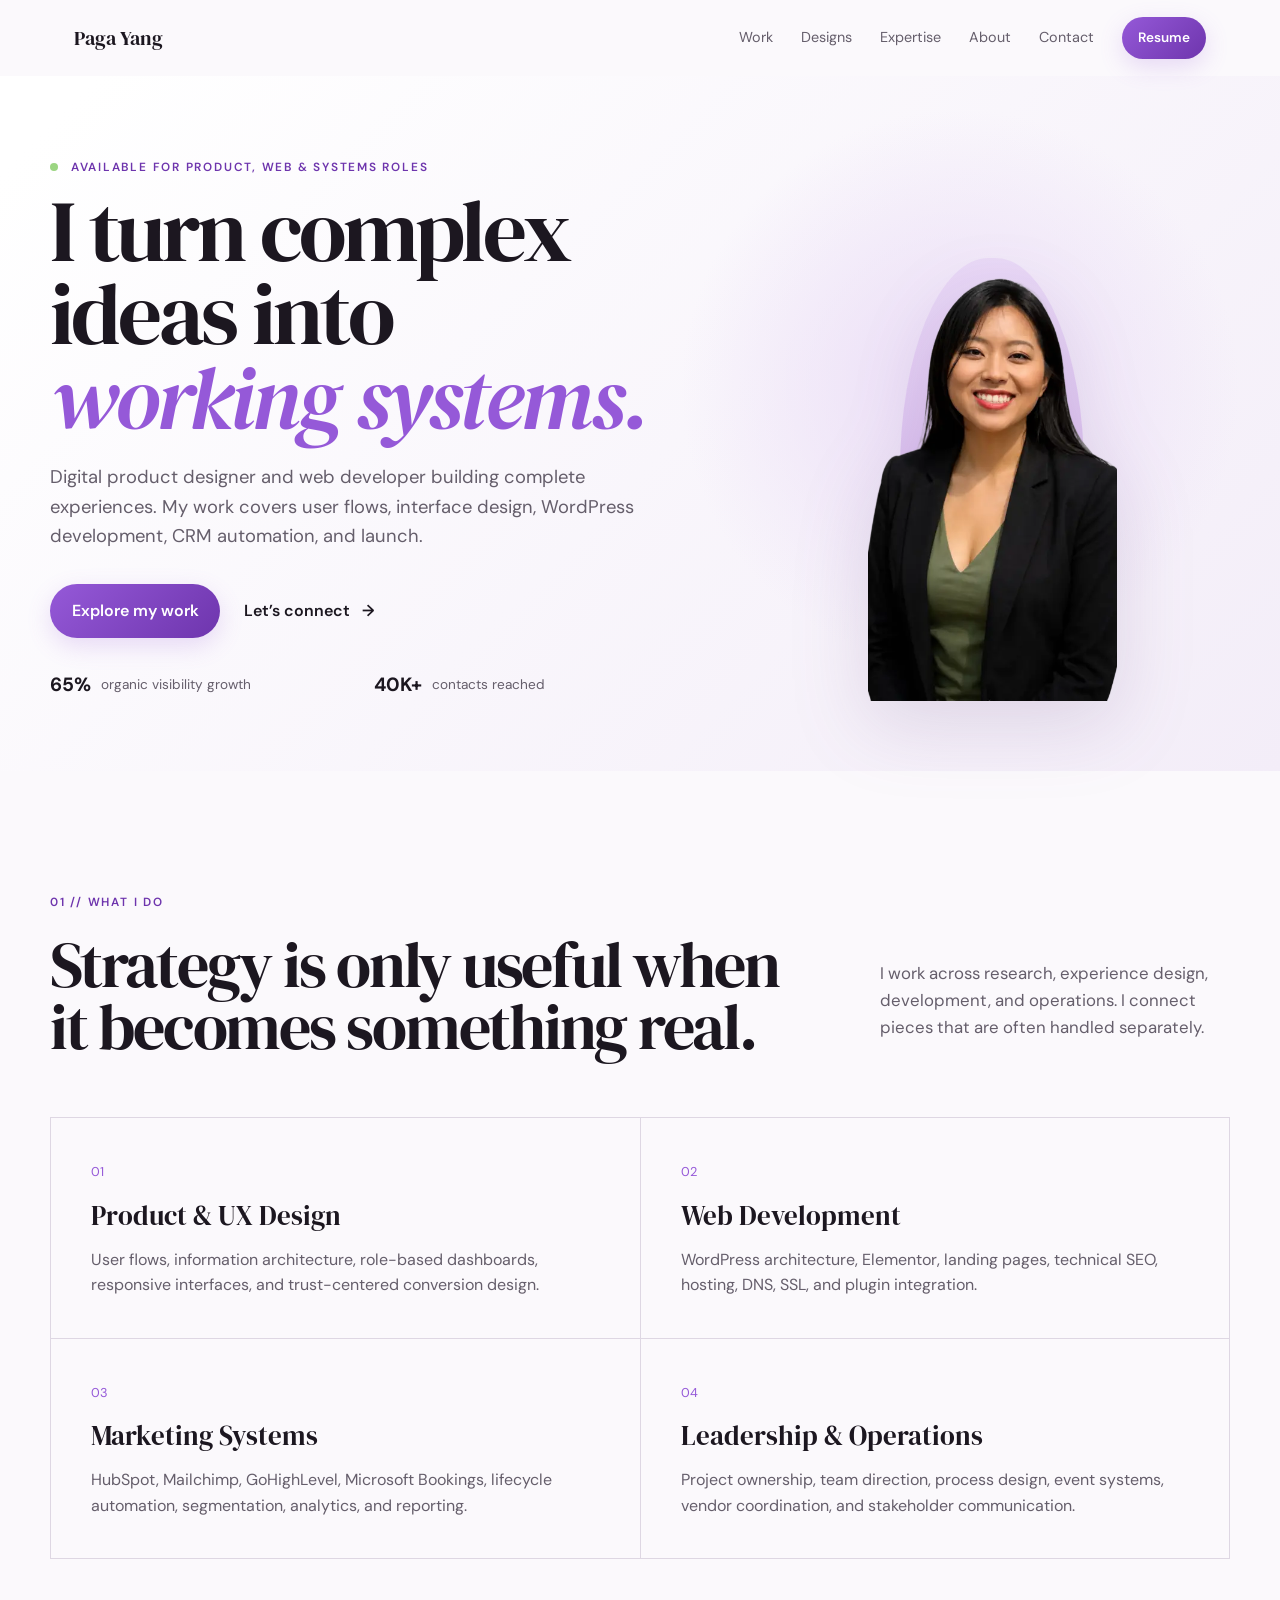
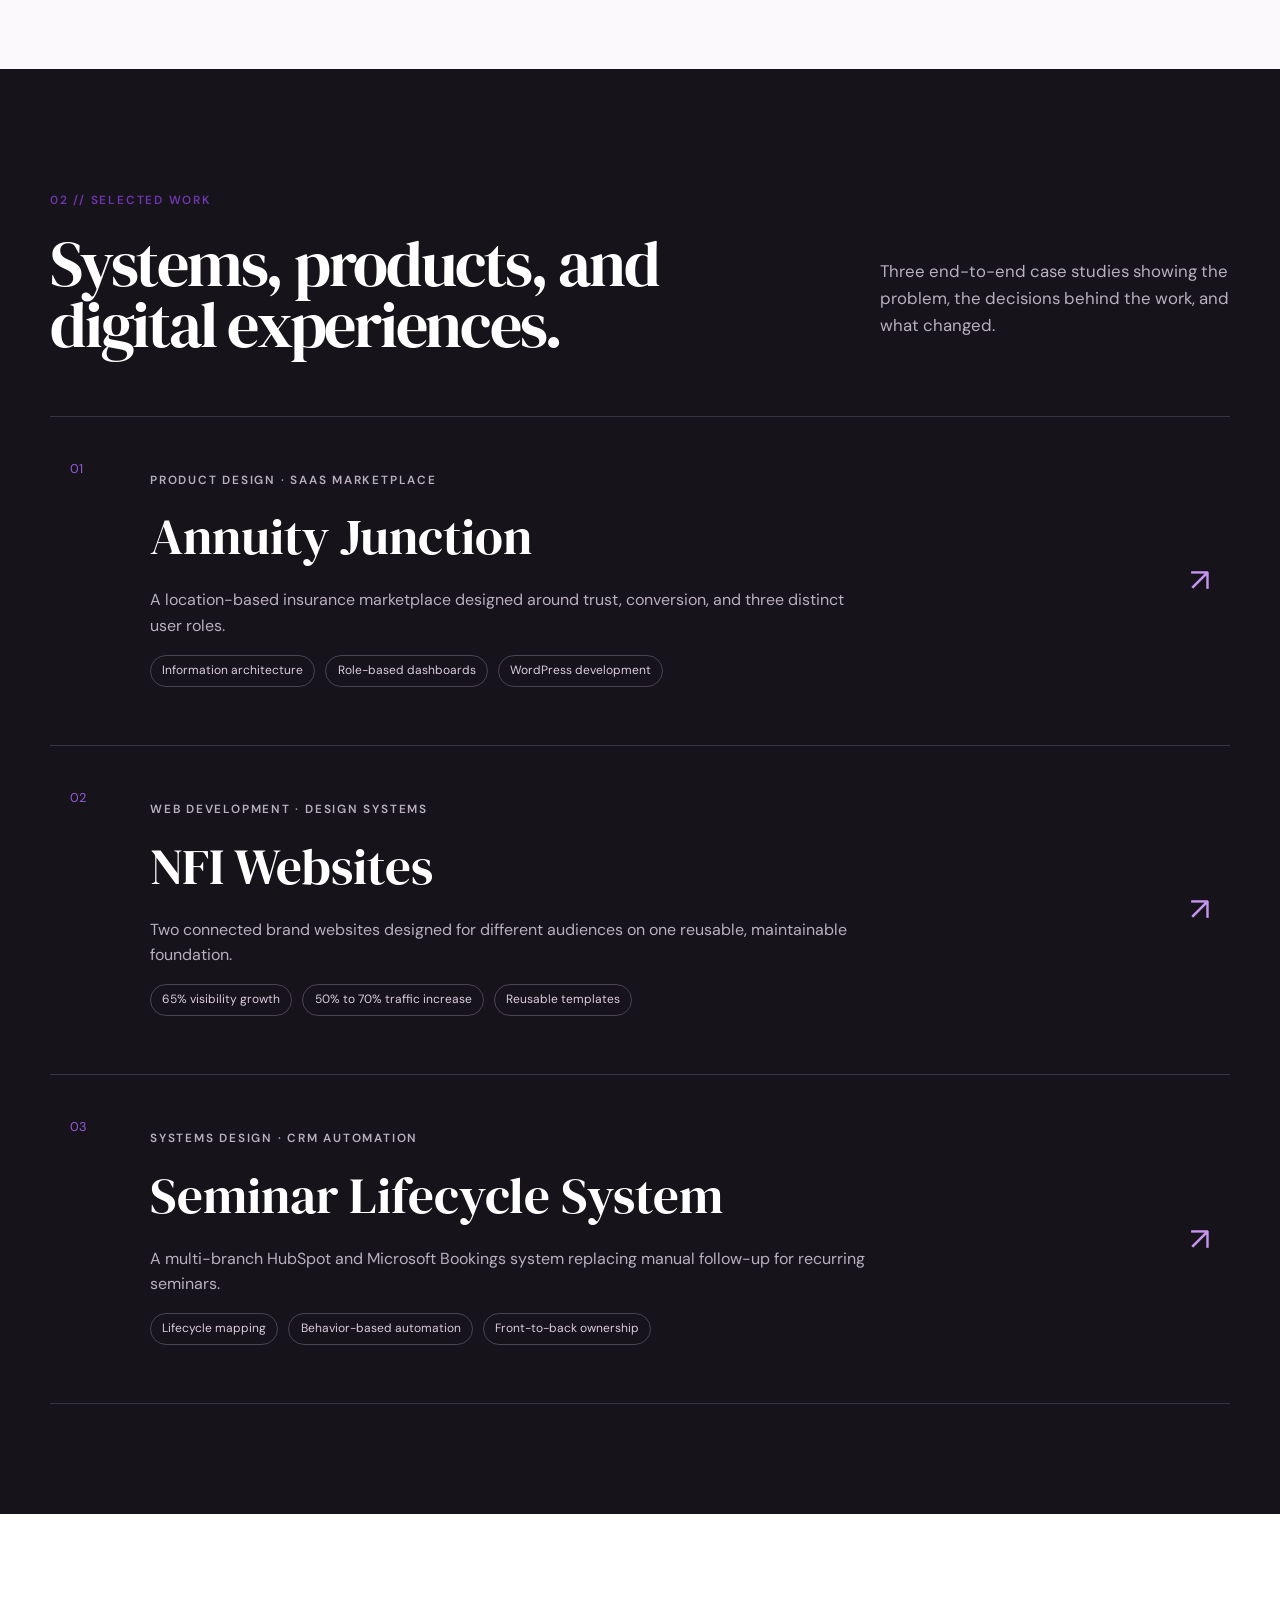
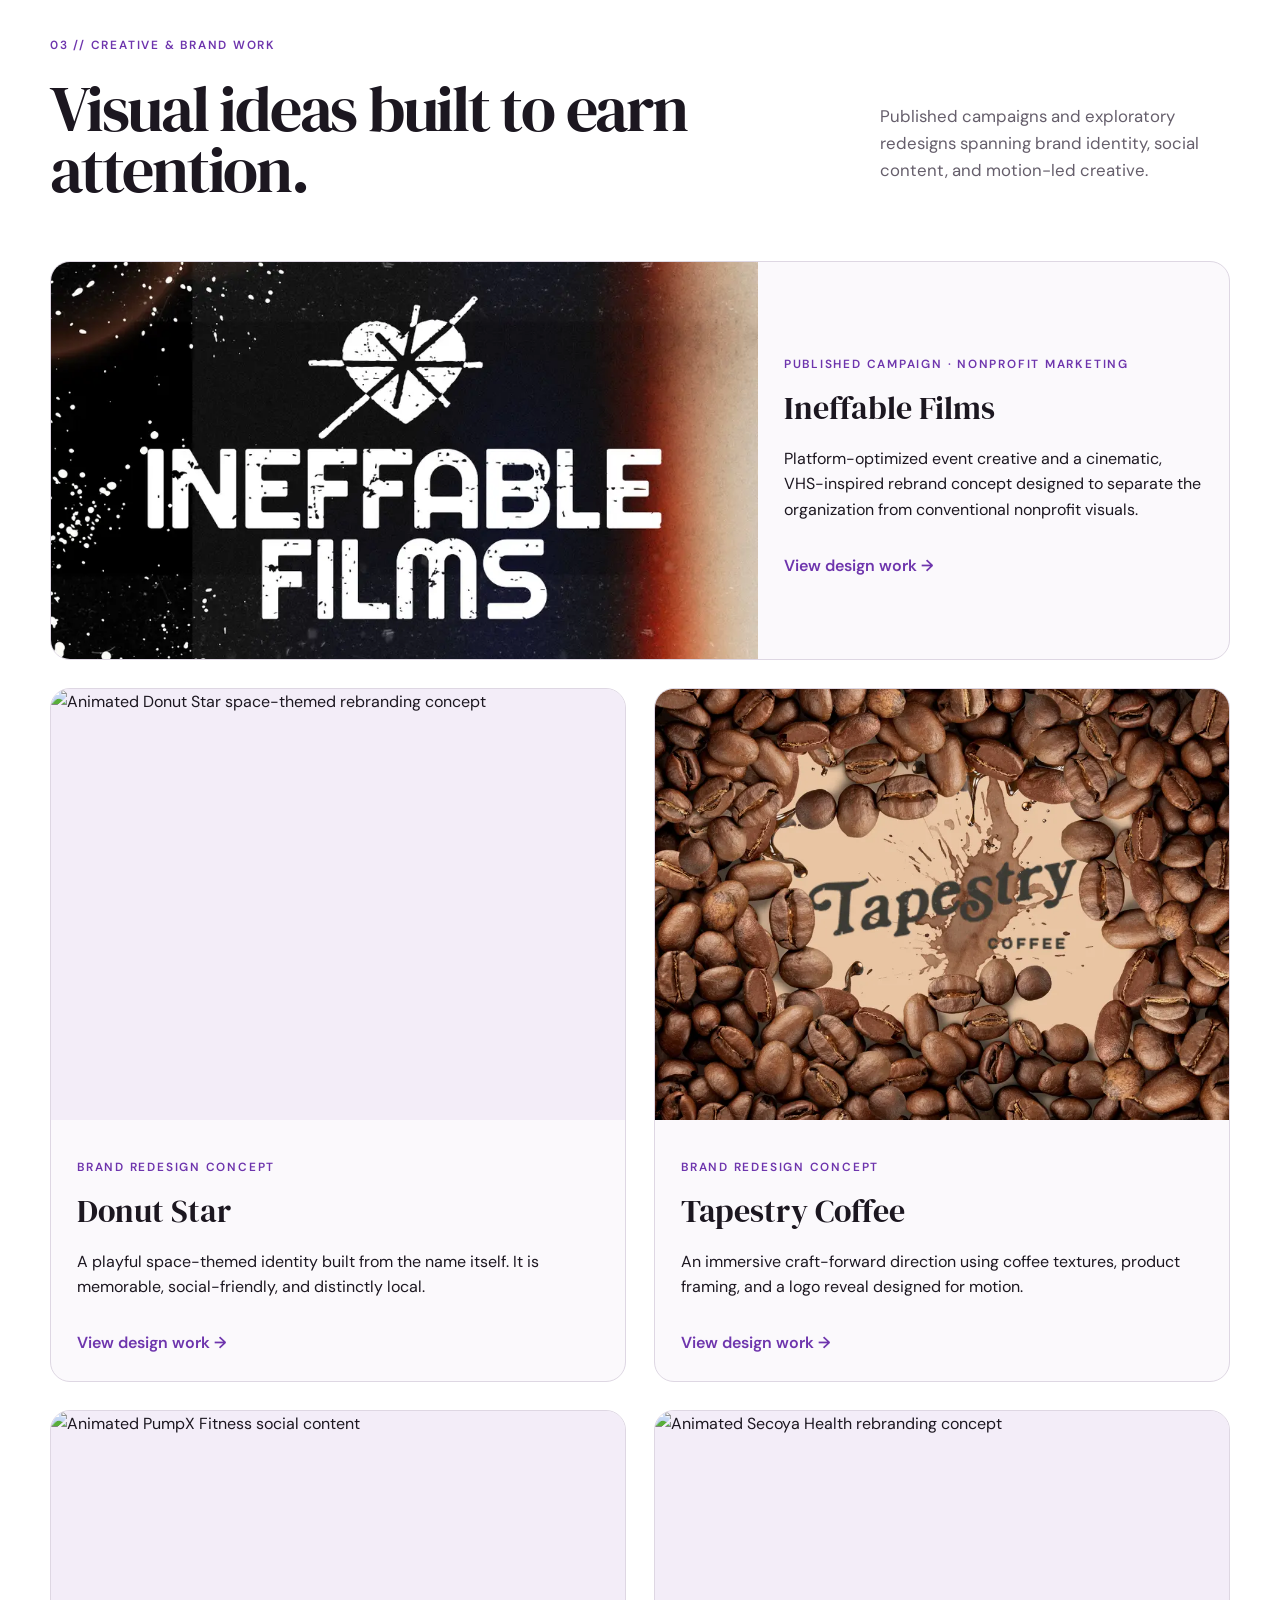
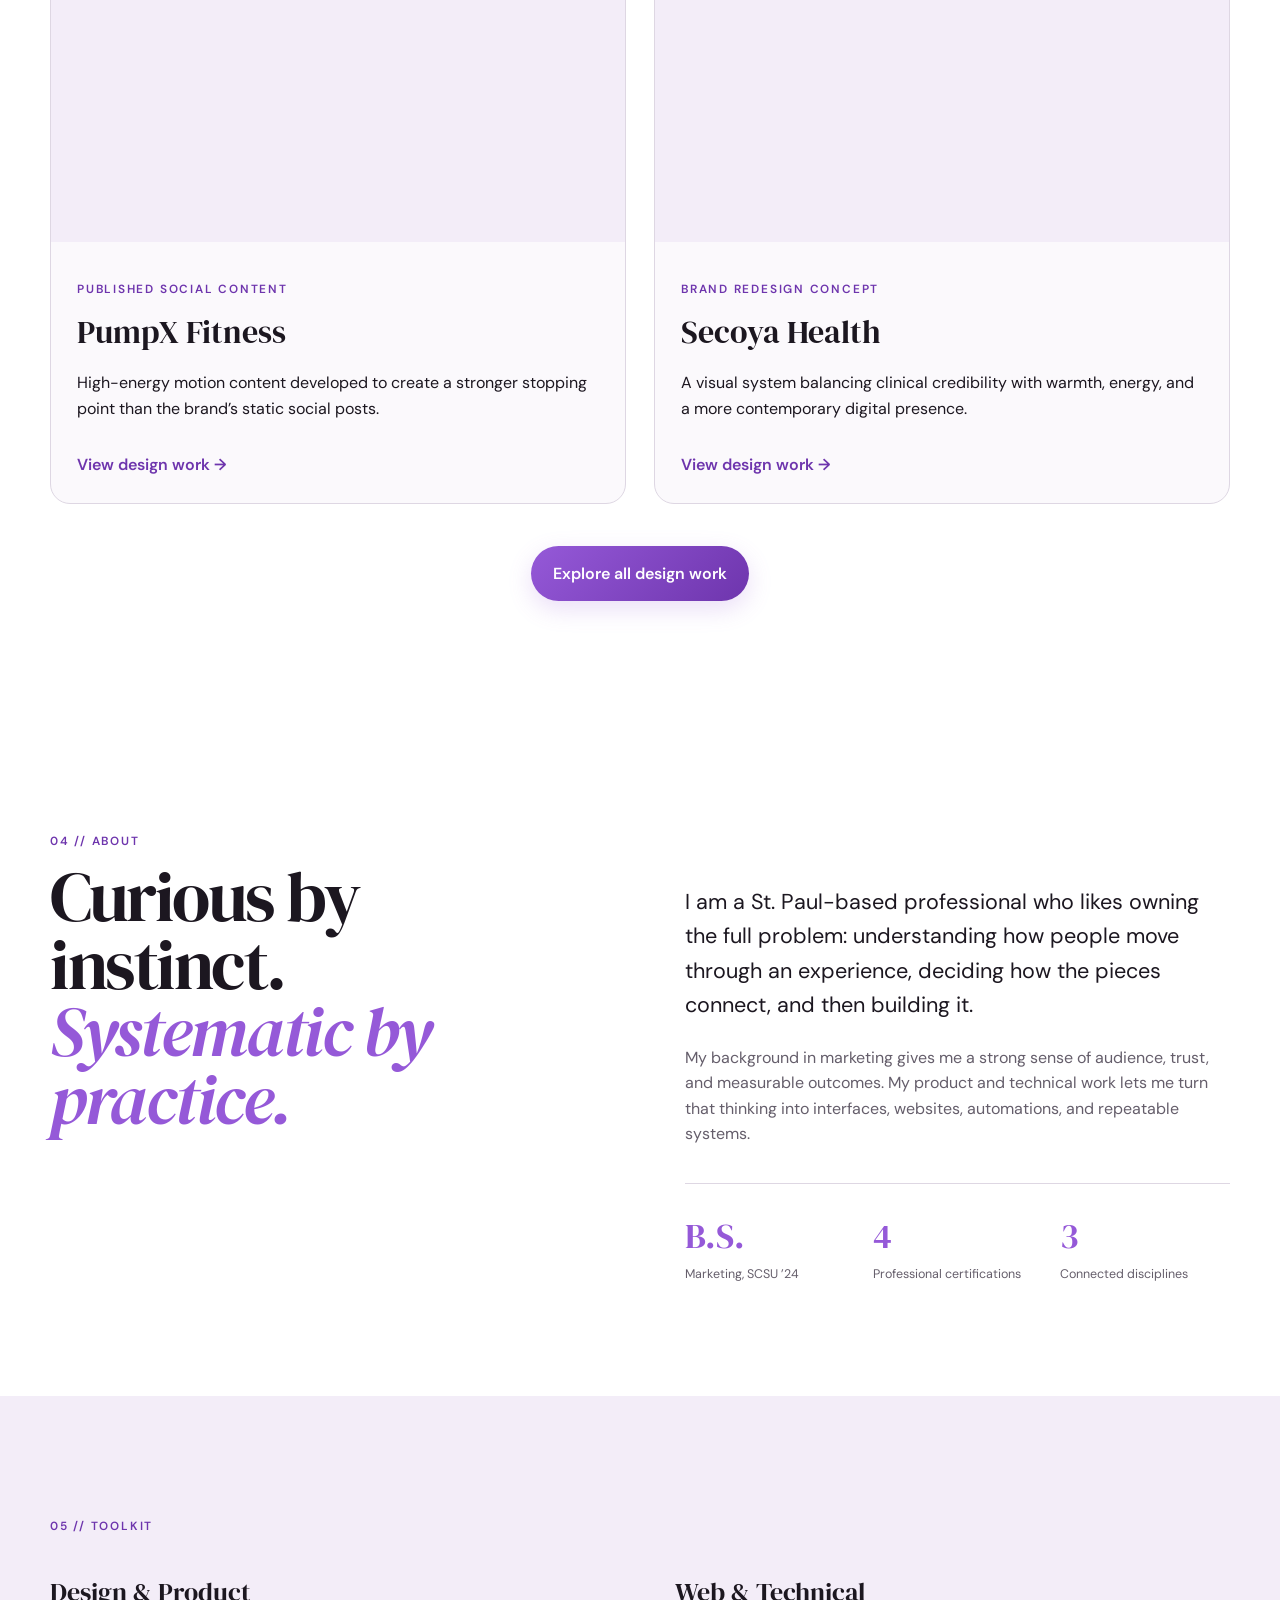
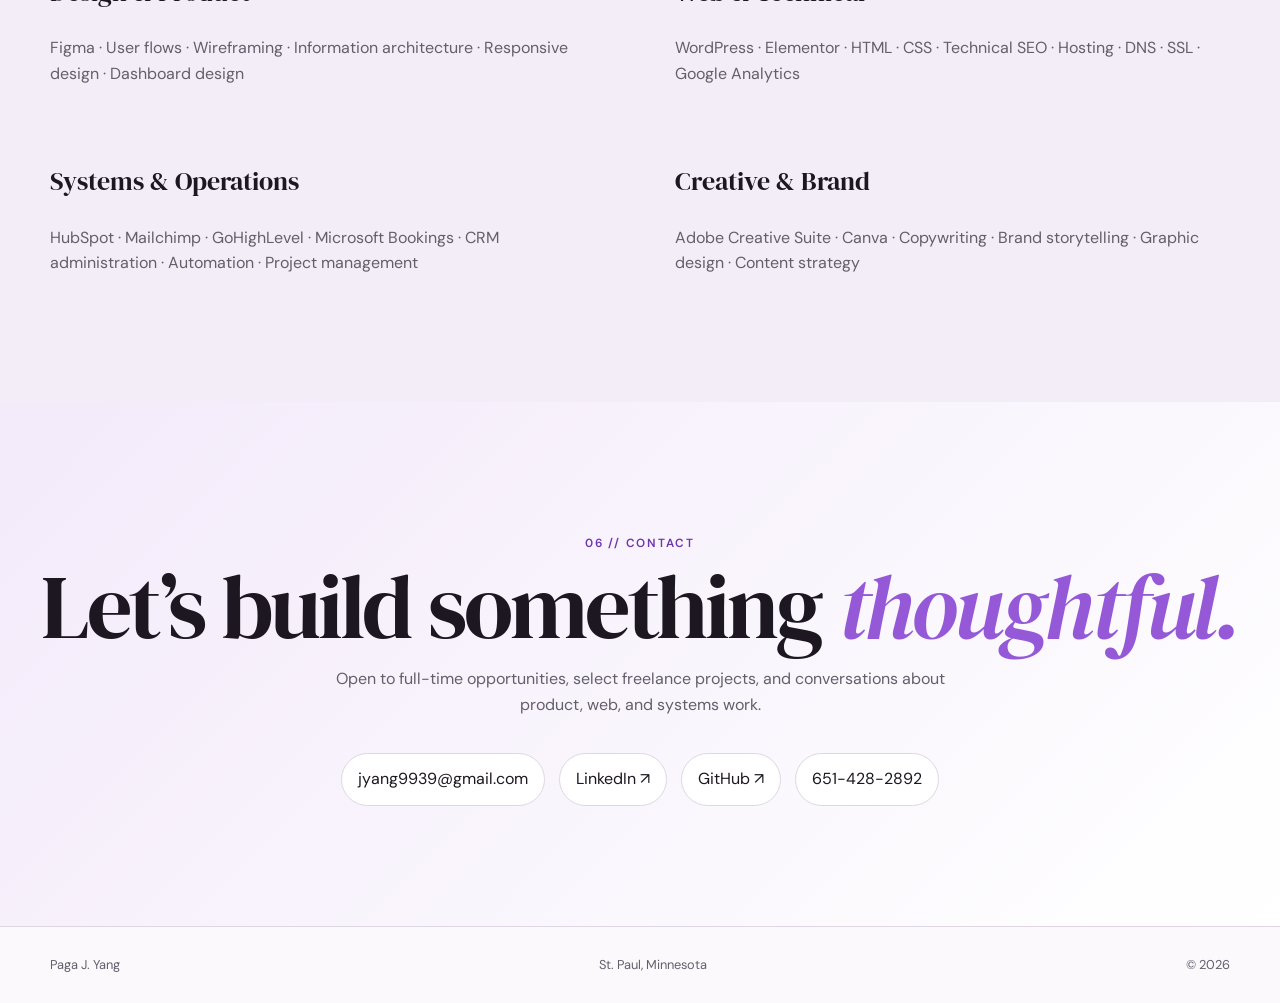
==== index.html @ 163960b2 "Add files via upload" ====
<!doctype html>
<html lang="en">
<head>
  <meta charset="utf-8">
  <meta name="viewport" content="width=device-width, initial-scale=1">
  <meta name="description" content="Paga Yang is a digital product designer and web developer building thoughtful interfaces, connected systems, and measurable digital experiences.">
  <title>Paga Yang | Digital Product Designer & Web Developer</title>
  <link rel="stylesheet" href="styles.css">
</head>
<body>
  <a class="skip-link" href="#main">Skip to content</a>
  <header class="site-header">
    <a class="wordmark" href="#top" aria-label="Paga Yang home">Paga Yang</a>
    <button class="menu-button" aria-expanded="false" aria-controls="site-nav">Menu</button>
    <nav id="site-nav" aria-label="Primary navigation">
      <a href="#work">Work</a><a href="designs.html">Designs</a><a href="#expertise">Expertise</a><a href="#about">About</a><a href="#contact">Contact</a>
    </nav>
    <a class="button button-small header-cta" href="assets/Paga_Yang_Resume.docx" download>Resume</a>
  </header>

  <main id="main">
    <section class="hero" id="top">
      <div class="hero-copy reveal">
        <p class="eyebrow"><span></span> Available for product, web & systems roles</p>
        <h1>I turn complex ideas into <em>working systems.</em></h1>
        <p class="hero-lede">Digital product designer and web developer building complete experiences. My work covers user flows, interface design, WordPress development, CRM automation, and launch.</p>
        <div class="actions"><a class="button" href="#work">Explore my work</a><a class="text-link" href="#contact">Let’s connect <span>→</span></a></div>
        <div class="metric-row"><strong>65%</strong><span>organic visibility growth</span><strong>40K+</strong><span>contacts reached</span></div>
      </div>
      <div class="portrait-wrap reveal">
        <div class="portrait-halo"></div>
        <img src="assets/paga-yang.webp" alt="Paga Yang" width="900" height="900">
      </div>
    </section>

    <section class="section intro" id="expertise">
      <p class="section-number">01 // What I do</p>
      <div class="section-heading"><h2>Strategy is only useful when it becomes something real.</h2><p>I work across research, experience design, development, and operations. I connect pieces that are often handled separately.</p></div>
      <div class="expertise-grid">
        <article><span>01</span><h3>Product & UX Design</h3><p>User flows, information architecture, role-based dashboards, responsive interfaces, and trust-centered conversion design.</p></article>
        <article><span>02</span><h3>Web Development</h3><p>WordPress architecture, Elementor, landing pages, technical SEO, hosting, DNS, SSL, and plugin integration.</p></article>
        <article><span>03</span><h3>Marketing Systems</h3><p>HubSpot, Mailchimp, GoHighLevel, Microsoft Bookings, lifecycle automation, segmentation, analytics, and reporting.</p></article>
        <article><span>04</span><h3>Leadership & Operations</h3><p>Project ownership, team direction, process design, event systems, vendor coordination, and stakeholder communication.</p></article>
      </div>
    </section>

    <section class="section work-section" id="work">
      <p class="section-number">02 // Selected work</p>
      <div class="section-heading"><h2>Systems, products, and digital experiences.</h2><p>Three end-to-end case studies showing the problem, the decisions behind the work, and what changed.</p></div>
      <div class="project-list">
        <a class="project-card featured" href="case-studies/annuity-junction.html">
          <div class="project-index">01</div><div><p class="kicker">Product design · SaaS marketplace</p><h3>Annuity Junction</h3><p>A location-based insurance marketplace designed around trust, conversion, and three distinct user roles.</p><ul><li>Information architecture</li><li>Role-based dashboards</li><li>WordPress development</li></ul></div><span class="project-arrow">↗</span>
        </a>
        <a class="project-card" href="case-studies/nfi-websites.html">
          <div class="project-index">02</div><div><p class="kicker">Web development · Design systems</p><h3>NFI Websites</h3><p>Two connected brand websites designed for different audiences on one reusable, maintainable foundation.</p><ul><li>65% visibility growth</li><li>50% to 70% traffic increase</li><li>Reusable templates</li></ul></div><span class="project-arrow">↗</span>
        </a>
        <a class="project-card" href="case-studies/seminar-automation.html">
          <div class="project-index">03</div><div><p class="kicker">Systems design · CRM automation</p><h3>Seminar Lifecycle System</h3><p>A multi-branch HubSpot and Microsoft Bookings system replacing manual follow-up for recurring seminars.</p><ul><li>Lifecycle mapping</li><li>Behavior-based automation</li><li>Front-to-back ownership</li></ul></div><span class="project-arrow">↗</span>
        </a>
      </div>
    </section>

    <section class="section creative-section" id="creative-work">
      <p class="section-number">03 // Creative & brand work</p>
      <div class="section-heading"><h2>Visual ideas built to earn attention.</h2><p>Published campaigns and exploratory redesigns spanning brand identity, social content, and motion-led creative.</p></div>
      <div class="creative-grid">
        <article class="creative-card creative-wide"><img src="assets/ineffable-films.webp" alt="Ineffable Films campaign design" loading="lazy"><div><p class="kicker">Published campaign · Nonprofit marketing</p><h3>Ineffable Films</h3><p>Platform-optimized event creative and a cinematic, VHS-inspired rebrand concept designed to separate the organization from conventional nonprofit visuals.</p><a class="card-link" href="designs.html#ineffable-films">View design work →</a></div></article>
        <article class="creative-card"><img src="assets/donut-star.gif" alt="Animated Donut Star space-themed rebranding concept" loading="lazy"><div><p class="kicker">Brand redesign concept</p><h3>Donut Star</h3><p>A playful space-themed identity built from the name itself. It is memorable, social-friendly, and distinctly local.</p><a class="card-link" href="designs.html#donut-star">View design work →</a></div></article>
        <article class="creative-card"><img src="assets/tapestry-coffee.webp" alt="Tapestry Coffee rebranding concept" loading="lazy"><div><p class="kicker">Brand redesign concept</p><h3>Tapestry Coffee</h3><p>An immersive craft-forward direction using coffee textures, product framing, and a logo reveal designed for motion.</p><a class="card-link" href="designs.html#tapestry-coffee">View design work →</a></div></article>
        <article class="creative-card"><img src="assets/pumpx.gif" alt="Animated PumpX Fitness social content" loading="lazy"><div><p class="kicker">Published social content</p><h3>PumpX Fitness</h3><p>High-energy motion content developed to create a stronger stopping point than the brand’s static social posts.</p><a class="card-link" href="designs.html#pumpx">View design work →</a></div></article>
        <article class="creative-card"><img src="assets/secoya-health.gif" alt="Animated Secoya Health rebranding concept" loading="lazy"><div><p class="kicker">Brand redesign concept</p><h3>Secoya Health</h3><p>A visual system balancing clinical credibility with warmth, energy, and a more contemporary digital presence.</p><a class="card-link" href="designs.html#secoya-health">View design work →</a></div></article>
      </div>
      <div class="section-action"><a class="button" href="designs.html">Explore all design work</a></div>
    </section>

    <section class="section about" id="about">
      <p class="section-number">04 // About</p>
      <div class="about-grid"><h2>Curious by instinct.<br><em>Systematic by practice.</em></h2><div><p class="large-copy">I am a St. Paul-based professional who likes owning the full problem: understanding how people move through an experience, deciding how the pieces connect, and then building it.</p><p>My background in marketing gives me a strong sense of audience, trust, and measurable outcomes. My product and technical work lets me turn that thinking into interfaces, websites, automations, and repeatable systems.</p><div class="stats"><div><strong>B.S.</strong><span>Marketing, SCSU ’24</span></div><div><strong>4</strong><span>Professional certifications</span></div><div><strong>3</strong><span>Connected disciplines</span></div></div></div></div>
    </section>

    <section class="section capabilities">
      <p class="section-number">05 // Toolkit</p>
      <div class="skill-columns">
        <div><h3>Design & Product</h3><p>Figma · User flows · Wireframing · Information architecture · Responsive design · Dashboard design</p></div>
        <div><h3>Web & Technical</h3><p>WordPress · Elementor · HTML · CSS · Technical SEO · Hosting · DNS · SSL · Google Analytics</p></div>
        <div><h3>Systems & Operations</h3><p>HubSpot · Mailchimp · GoHighLevel · Microsoft Bookings · CRM administration · Automation · Project management</p></div>
        <div><h3>Creative & Brand</h3><p>Adobe Creative Suite · Canva · Copywriting · Brand storytelling · Graphic design · Content strategy</p></div>
      </div>
    </section>

    <section class="contact" id="contact">
      <p class="section-number">06 // Contact</p>
      <h2>Let’s build something <em>thoughtful.</em></h2>
      <p>Open to full-time opportunities, select freelance projects, and conversations about product, web, and systems work.</p>
      <div class="contact-links"><a href="mailto:jyang9939@gmail.com">jyang9939@gmail.com</a><a href="https://linkedin.com/in/paga-yang" target="_blank" rel="noreferrer">LinkedIn ↗</a><a href="https://github.com/bobobbie" target="_blank" rel="noreferrer">GitHub ↗</a><a href="tel:6514282892">651-428-2892</a></div>
    </section>
  </main>
  <footer><span>Paga J. Yang</span><span>St. Paul, Minnesota</span><span>© <span id="year"></span></span></footer>
  <script src="script.js"></script>
</body>
</html>
---- styles.css ----
@import url('https://fonts.googleapis.com/css2?family=DM+Sans:wght@400;500;600&family=DM+Serif+Display:ital@0;1&display=swap');
:root{--ink:#1c1720;--muted:#655e6b;--paper:#fbf9fc;--lav:#f3edf8;--purple:#9559d8;--deep:#6e35ad;--line:#ded7e3;--white:#fff;--max:1180px}
*{box-sizing:border-box}html{scroll-behavior:smooth}body{margin:0;background:var(--paper);color:var(--ink);font-family:"DM Sans",sans-serif;line-height:1.6}a{color:inherit}img{max-width:100%;display:block}.skip-link{position:absolute;left:-9999px}.skip-link:focus{left:1rem;top:1rem;z-index:20;background:#fff;padding:.75rem}.site-header{height:76px;max-width:var(--max);margin:auto;padding:0 24px;display:flex;align-items:center;gap:28px}.wordmark{font-family:"DM Serif Display",serif;font-size:1.25rem;text-decoration:none;margin-right:auto}.site-header nav{display:flex;gap:28px}.site-header nav a{text-decoration:none;font-size:.9rem;color:var(--muted)}.site-header nav a:hover{color:var(--purple)}.menu-button{display:none;background:none;border:1px solid var(--line);padding:.55rem .75rem;border-radius:999px}.button{display:inline-flex;align-items:center;justify-content:center;background:linear-gradient(135deg,var(--purple),var(--deep));color:#fff;padding:.9rem 1.35rem;border-radius:999px;text-decoration:none;font-weight:600;box-shadow:0 8px 24px #9559d833}.button-small{padding:.65rem 1rem;font-size:.85rem}.hero{min-height:690px;background:radial-gradient(circle at 75% 45%,#eadcf6 0,transparent 27%),linear-gradient(135deg,#fff 5%,var(--lav));display:grid;grid-template-columns:1.15fr .85fr;align-items:center;gap:60px;padding:70px max(24px,calc((100vw - var(--max))/2))}.eyebrow,.section-number,.kicker{text-transform:uppercase;letter-spacing:.15em;font-size:.74rem;font-weight:600;color:var(--deep)}.eyebrow span{display:inline-block;width:8px;height:8px;background:#9bd582;border-radius:50%;margin-right:8px}.hero h1,.section h2,.contact h2{font:400 clamp(3.4rem,6.8vw,6.8rem)/.96 "DM Serif Display",serif;letter-spacing:-.035em;margin:.5rem 0 1.5rem}.hero h1 em,.about h2 em,.contact h2 em{color:var(--purple);font-weight:400}.hero-lede{font-size:1.15rem;max-width:660px;color:var(--muted)}.actions{display:flex;align-items:center;gap:24px;margin:2rem 0}.text-link{text-decoration:none;font-weight:600}.text-link span{margin-left:.5rem}.metric-row{display:grid;grid-template-columns:auto 1fr auto 1fr;align-items:center;gap:10px;color:var(--muted);font-size:.85rem}.metric-row strong{font-size:1.2rem;color:var(--ink)}.portrait-wrap{position:relative;align-self:end;display:flex;justify-content:center;max-width:460px;margin:0 auto}.portrait-wrap img{position:relative;z-index:2;max-height:540px;width:auto;object-fit:contain;filter:drop-shadow(0 22px 38px #5d3c7628)}.portrait-halo{position:absolute;width:74%;height:82%;bottom:0;border-radius:48% 48% 18px 18px;background:linear-gradient(#e9d9f6,#cda9ea)}.section{padding:110px max(24px,calc((100vw - var(--max))/2))}.section-heading{display:grid;grid-template-columns:1.5fr .7fr;gap:80px;align-items:end;margin-bottom:60px}.section-heading h2{font-size:clamp(2.8rem,5vw,5rem);margin:.7rem 0 0}.section-heading p{color:var(--muted);font-size:1.05rem}.expertise-grid{display:grid;grid-template-columns:repeat(2,1fr);gap:1px;background:var(--line);border:1px solid var(--line)}.expertise-grid article{background:var(--paper);padding:40px}.expertise-grid article span,.project-index{color:var(--purple);font-size:.8rem}.expertise-grid h3{font:400 1.7rem "DM Serif Display",serif;margin:.8rem 0}.expertise-grid p{color:var(--muted);margin:0}.work-section{background:#17131a;color:#fff}.work-section .section-heading p,.work-section .project-card p{color:#b8b0bd}.project-list{border-top:1px solid #3a333e}.project-card{display:grid;grid-template-columns:55px 1fr 60px;gap:25px;padding:42px 20px;border-bottom:1px solid #3a333e;text-decoration:none;transition:.25s}.project-card:hover{background:#251e29;transform:translateX(6px)}.project-card h3{font:400 clamp(2rem,4vw,3.8rem) "DM Serif Display",serif;margin:.3rem 0}.project-card p{max-width:720px}.project-card ul{display:flex;gap:10px;flex-wrap:wrap;list-style:none;padding:0}.project-card li{border:1px solid #4b424f;border-radius:99px;padding:.35rem .7rem;font-size:.75rem;color:#d8cedd}.project-arrow{font-size:2rem;align-self:center;justify-self:end;color:#c595f1}.about{background:#fff}.about-grid{display:grid;grid-template-columns:1fr 1fr;gap:90px}.about h2{font-size:clamp(3rem,5.5vw,5.3rem);margin:0}.large-copy{font-size:1.35rem;color:var(--ink)}.about-grid>div>p:not(.large-copy){color:var(--muted)}.stats{display:grid;grid-template-columns:repeat(3,1fr);border-top:1px solid var(--line);margin-top:36px;padding-top:28px;gap:18px}.stats strong{display:block;font:400 2.2rem "DM Serif Display",serif;color:var(--purple)}.stats span{font-size:.78rem;color:var(--muted)}.capabilities{background:var(--lav)}.skill-columns{display:grid;grid-template-columns:repeat(2,1fr);gap:35px 70px}.skill-columns h3{font:400 1.6rem "DM Serif Display",serif}.skill-columns p{color:var(--muted)}.contact{text-align:center;padding:120px 24px;background:linear-gradient(135deg,#f3eafa,#fff)}.contact h2{font-size:clamp(3.2rem,7vw,6.5rem);margin:.5rem auto 1rem}.contact>p:not(.section-number){max-width:620px;margin:0 auto;color:var(--muted)}.contact-links{display:flex;flex-wrap:wrap;justify-content:center;gap:14px;margin-top:35px}.contact-links a{border:1px solid var(--line);background:#fff;border-radius:99px;padding:.8rem 1rem;text-decoration:none}.contact-links a:hover{border-color:var(--purple);color:var(--deep)}footer{display:flex;justify-content:space-between;padding:28px max(24px,calc((100vw - var(--max))/2));font-size:.8rem;color:var(--muted);border-top:1px solid var(--line)}
.case-header{padding:24px max(24px,calc((100vw - 900px)/2));border-bottom:1px solid var(--line)}.back-link{text-decoration:none;color:var(--deep);font-weight:600}.case-hero{padding:90px max(24px,calc((100vw - 900px)/2)) 70px;background:linear-gradient(135deg,#fff,var(--lav))}.case-hero h1{font:400 clamp(3.5rem,8vw,7rem)/.96 "DM Serif Display",serif;margin:1rem 0}.case-summary{font-size:1.3rem;color:var(--muted);max-width:780px}.case-meta{display:flex;flex-wrap:wrap;gap:10px;margin-top:30px}.case-meta span{background:#fff;border:1px solid var(--line);border-radius:99px;padding:.45rem .8rem;font-size:.8rem}.case-body{max-width:900px;margin:auto;padding:80px 24px}.case-body section{display:grid;grid-template-columns:220px 1fr;gap:50px;padding:50px 0;border-bottom:1px solid var(--line)}.case-body h2{font:400 2rem "DM Serif Display",serif;margin:0}.case-body h3{font:400 1.5rem "DM Serif Display",serif}.case-body p{margin-top:0;color:#4d4651}.case-callout{background:#1d1720;color:#fff;padding:40px;border-radius:18px;margin:40px 0}.case-callout strong{font:400 2rem "DM Serif Display",serif;color:#d7aaf7}.next-case{display:flex;justify-content:space-between;align-items:center;text-decoration:none;padding:45px max(24px,calc((100vw - 900px)/2));background:var(--lav)}.next-case strong{font:400 1.8rem "DM Serif Display",serif}
.live-sites{display:flex;align-items:center;flex-wrap:wrap;gap:22px;margin-top:32px}.live-site-link{font-weight:600;color:var(--deep);text-decoration:none}.live-site-link:hover{text-decoration:underline}
.workflow-figure{margin:50px 0;border:1px solid var(--line);border-radius:18px;overflow:hidden;background:#090909}.workflow-figure a{display:block}.workflow-figure img{width:100%;max-height:760px;object-fit:contain;margin:auto}.workflow-figure figcaption{background:#fff;padding:20px 24px;color:var(--muted);font-size:.92rem}.workflow-figure figcaption strong{color:var(--ink)}.workflow-featured img{max-height:none}.workflow-gallery{display:grid;grid-template-columns:1.4fr .6fr;gap:28px;align-items:start}.workflow-gallery .workflow-figure{margin:20px 0}.workflow-narrow img{max-height:760px;width:auto}
.creative-section{background:#fff}.creative-grid{display:grid;grid-template-columns:repeat(2,1fr);gap:28px}.creative-card{overflow:hidden;border:1px solid var(--line);border-radius:20px;background:var(--paper);transition:transform .25s,box-shadow .25s}.creative-card:hover{transform:translateY(-5px);box-shadow:0 20px 45px #44334f17}.creative-card img{width:100%;aspect-ratio:4/3;object-fit:cover;background:var(--lav)}.creative-card>div{padding:26px}.creative-card h3{font:400 2rem "DM Serif Display",serif;margin:.35rem 0}.creative-card p:last-child{color:var(--muted);margin-bottom:0}.creative-wide{grid-column:1/-1;display:grid;grid-template-columns:1.2fr .8fr;align-items:center}.creative-wide img{height:100%;aspect-ratio:16/9}
.card-link{display:inline-block;margin-top:14px;color:var(--deep);font-weight:600;text-decoration:none}.card-link:hover{text-decoration:underline}.section-action{text-align:center;margin-top:42px}
.design-hero{padding:100px max(24px,calc((100vw - var(--max))/2));background:linear-gradient(135deg,#fff,var(--lav))}.design-hero h1{font:400 clamp(4.5rem,10vw,9rem)/.9 "DM Serif Display",serif;margin:.7rem 0 1.3rem}.design-hero>p:last-child{max-width:650px;font-size:1.2rem;color:var(--muted)}.design-showcase{max-width:var(--max);margin:auto;padding:100px 24px;display:grid;grid-template-columns:1.1fr .9fr;gap:80px;align-items:center;border-bottom:1px solid var(--line);scroll-margin-top:30px}.design-reverse .design-visual{order:2}.design-visual{background:var(--lav);border-radius:22px;overflow:hidden}.design-visual img{width:100%;max-height:720px;object-fit:contain}.design-copy h2{font:400 clamp(3rem,5vw,5rem)/1 "DM Serif Display",serif;margin:.5rem 0 1.5rem}.design-copy>p:not(.kicker){color:var(--muted);font-size:1.05rem}.design-copy ul{display:flex;flex-wrap:wrap;gap:8px;list-style:none;padding:0;margin-top:24px}.design-copy li{border:1px solid var(--line);border-radius:99px;padding:.4rem .75rem;font-size:.78rem}.design-cta{text-align:center;padding:110px 24px;background:var(--lav)}.design-cta h2{font:400 clamp(2.8rem,6vw,5.5rem)/1 "DM Serif Display",serif;max-width:900px;margin:1rem auto 2rem}
.reveal{animation:rise .7s ease both}@keyframes rise{from{opacity:0;transform:translateY(18px)}to{opacity:1;transform:none}}@media(prefers-reduced-motion:reduce){html{scroll-behavior:auto}.reveal{animation:none}}
@media(max-width:800px){.site-header{height:auto;min-height:68px;flex-wrap:wrap;padding:14px 20px}.menu-button{display:block}.site-header nav{display:none;order:4;width:100%;flex-direction:column;gap:0}.site-header nav.open{display:flex}.site-header nav a{padding:.7rem 0;border-top:1px solid var(--line)}.header-cta{display:none}.hero{grid-template-columns:1fr;padding-top:60px}.hero h1{font-size:3.7rem}.portrait-wrap{max-height:420px}.portrait-wrap img{max-height:420px}.section-heading,.about-grid,.case-body section,.design-showcase{grid-template-columns:1fr;gap:20px}.design-showcase{padding-top:70px;padding-bottom:70px}.design-reverse .design-visual{order:0}.expertise-grid,.skill-columns,.creative-grid,.workflow-gallery{grid-template-columns:1fr}.creative-wide{grid-column:auto;display:block}.section{padding-top:80px;padding-bottom:80px}.project-card{grid-template-columns:35px 1fr}.project-arrow{display:none}.metric-row{grid-template-columns:auto 1fr}.stats{grid-template-columns:1fr}.case-hero{padding-top:60px}.contact-links{flex-direction:column;align-items:stretch;max-width:420px;margin-left:auto;margin-right:auto}footer{flex-direction:column;gap:6px}}
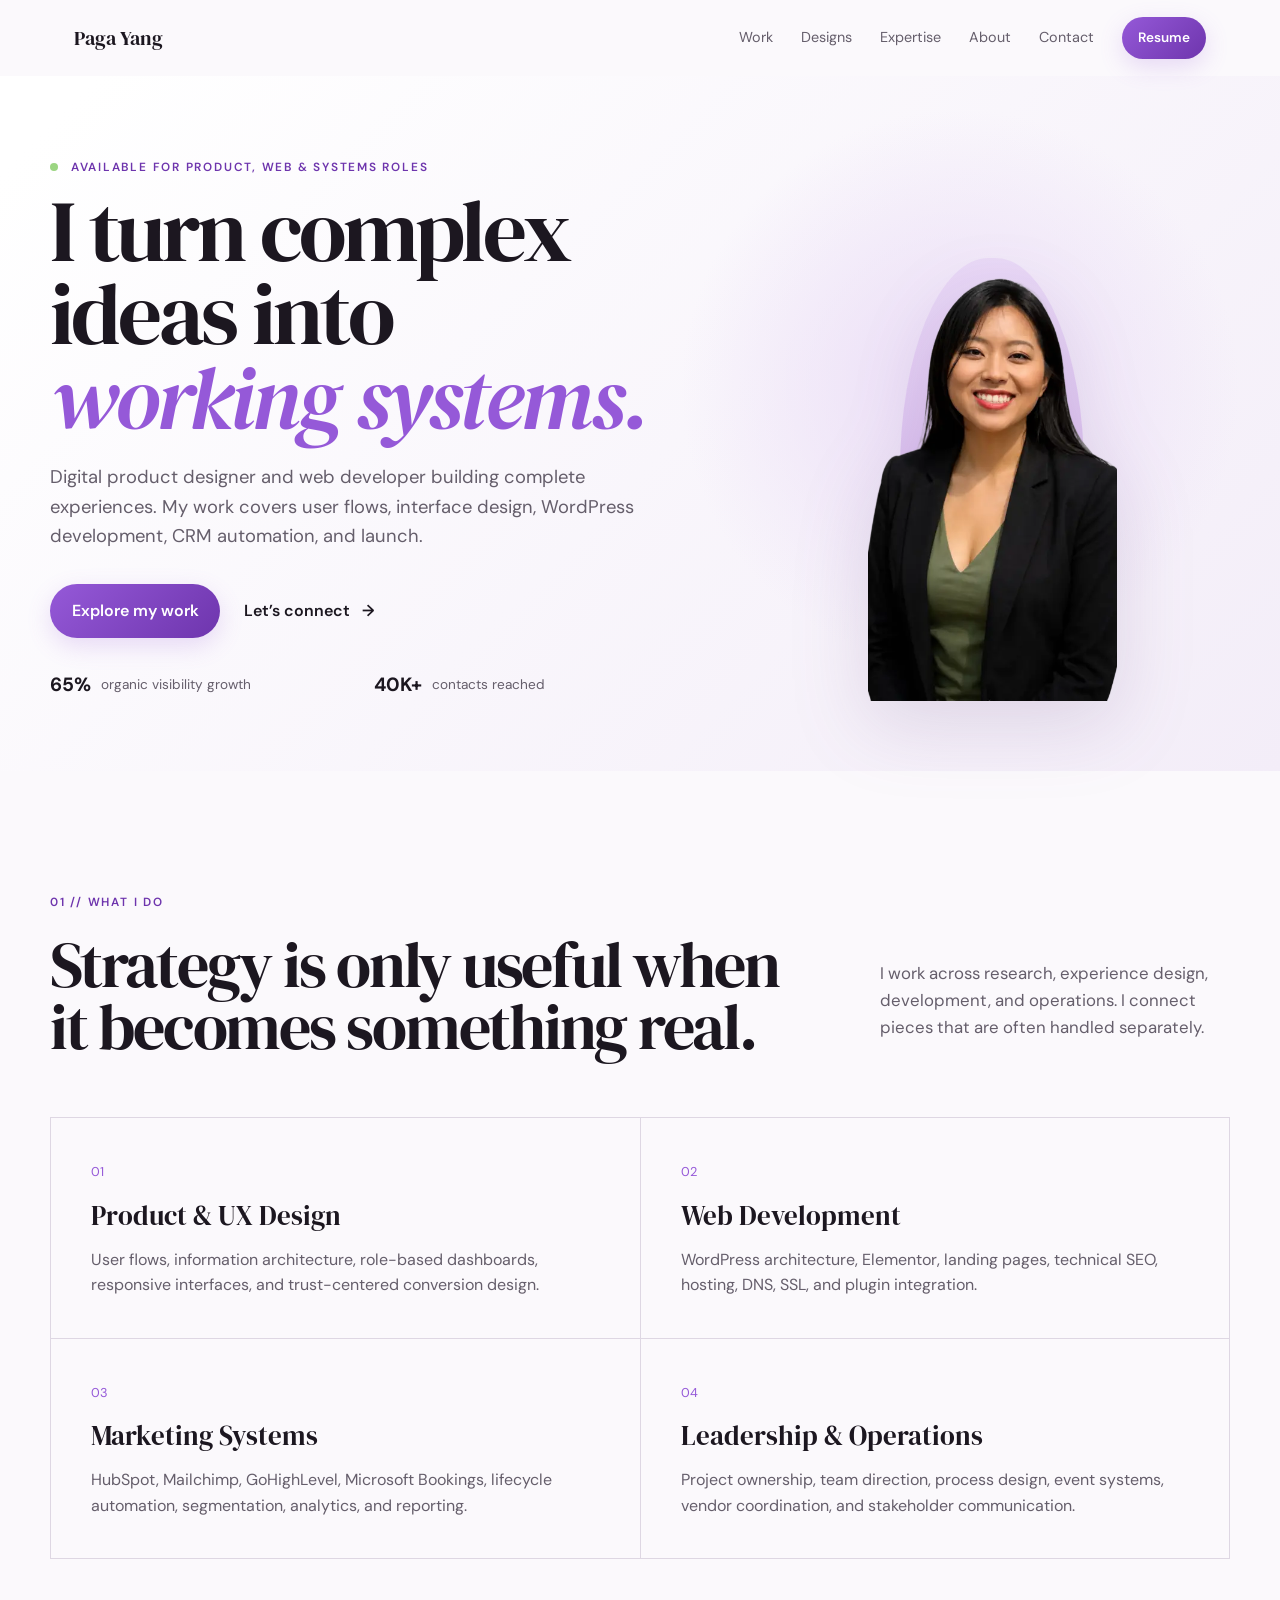
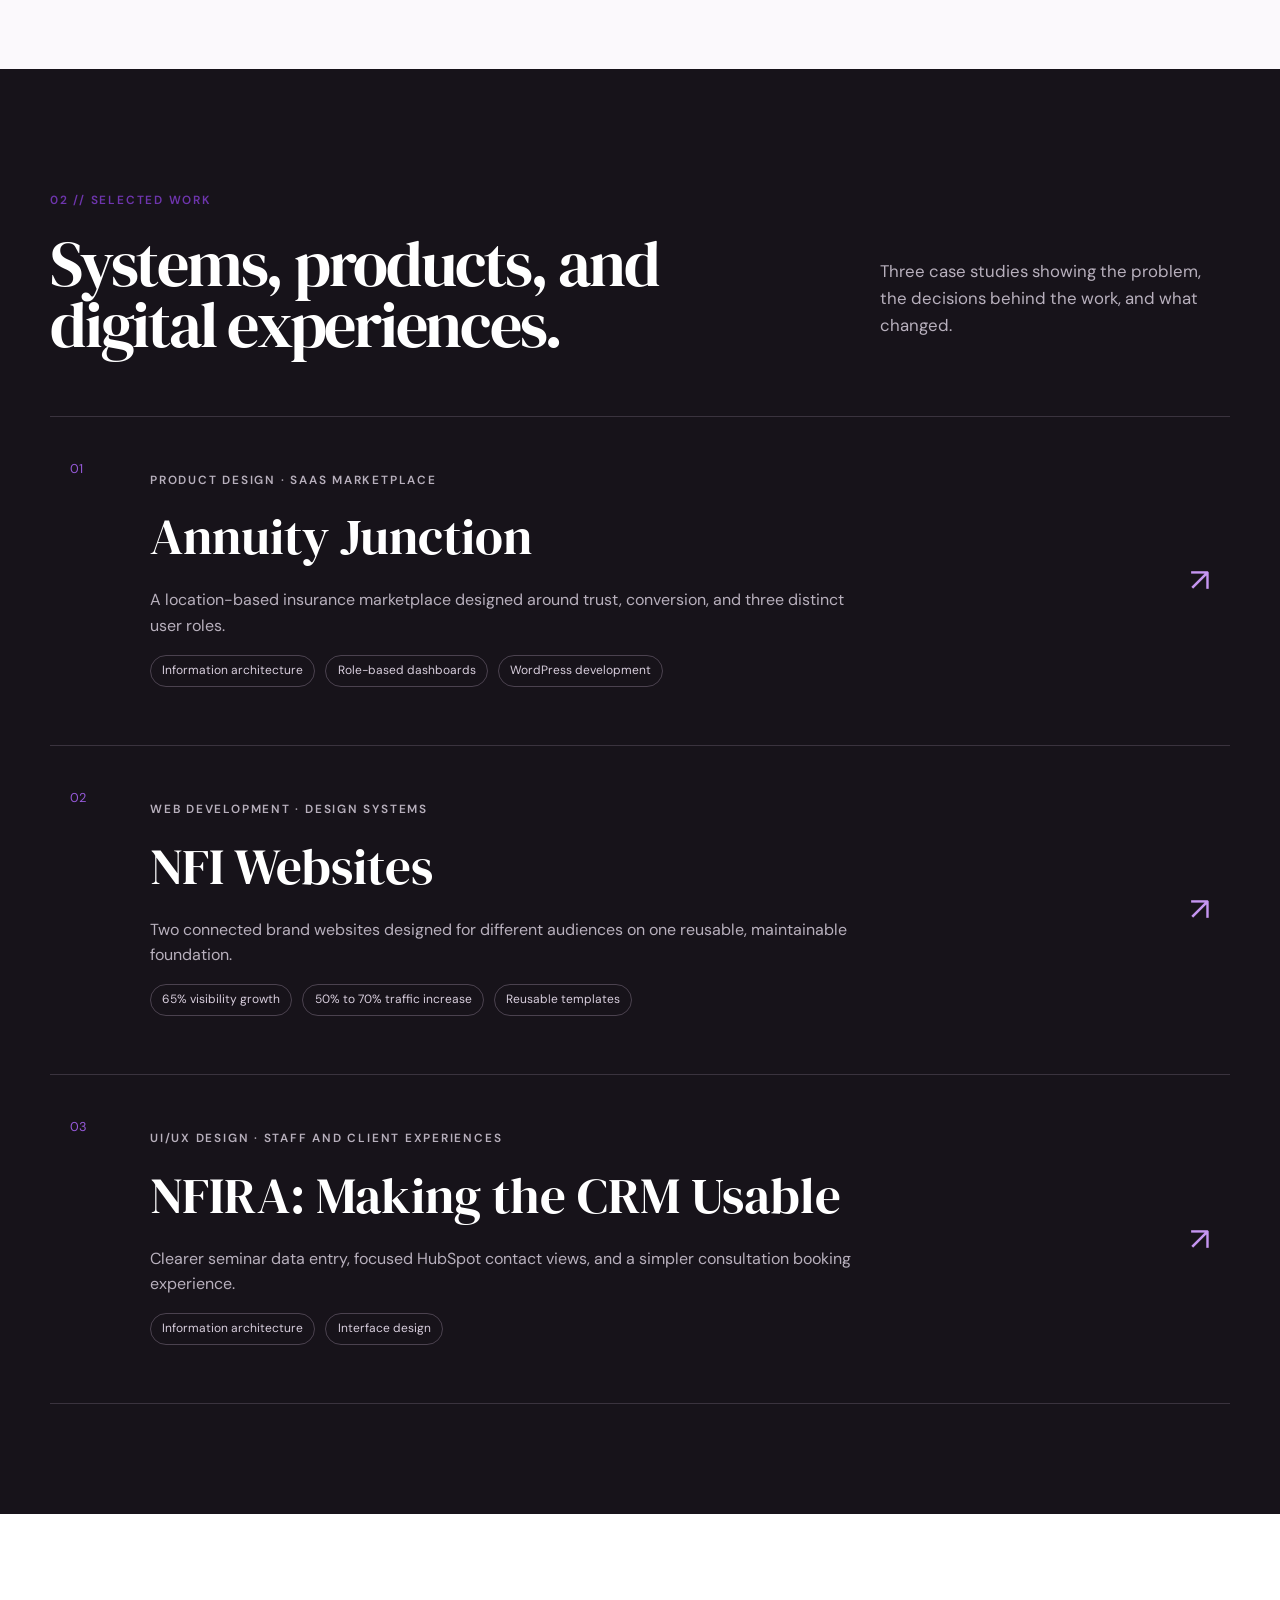
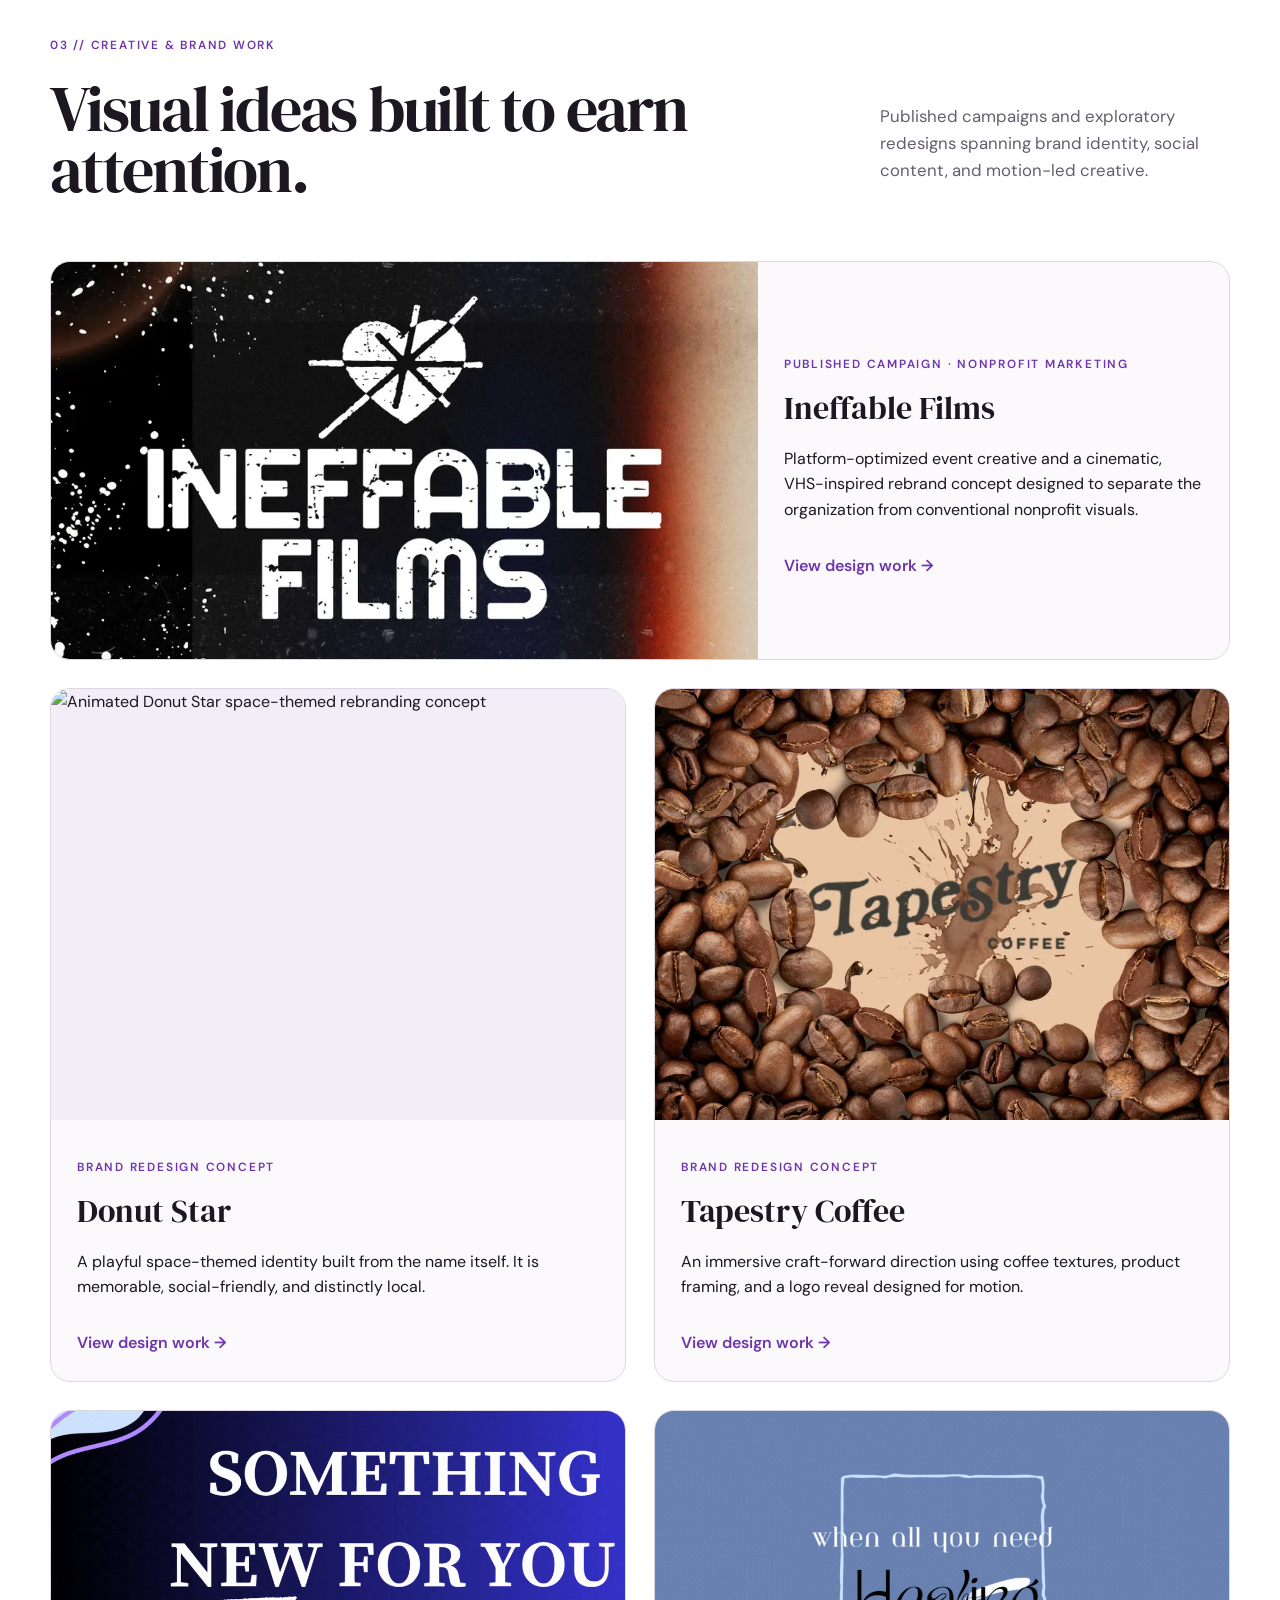
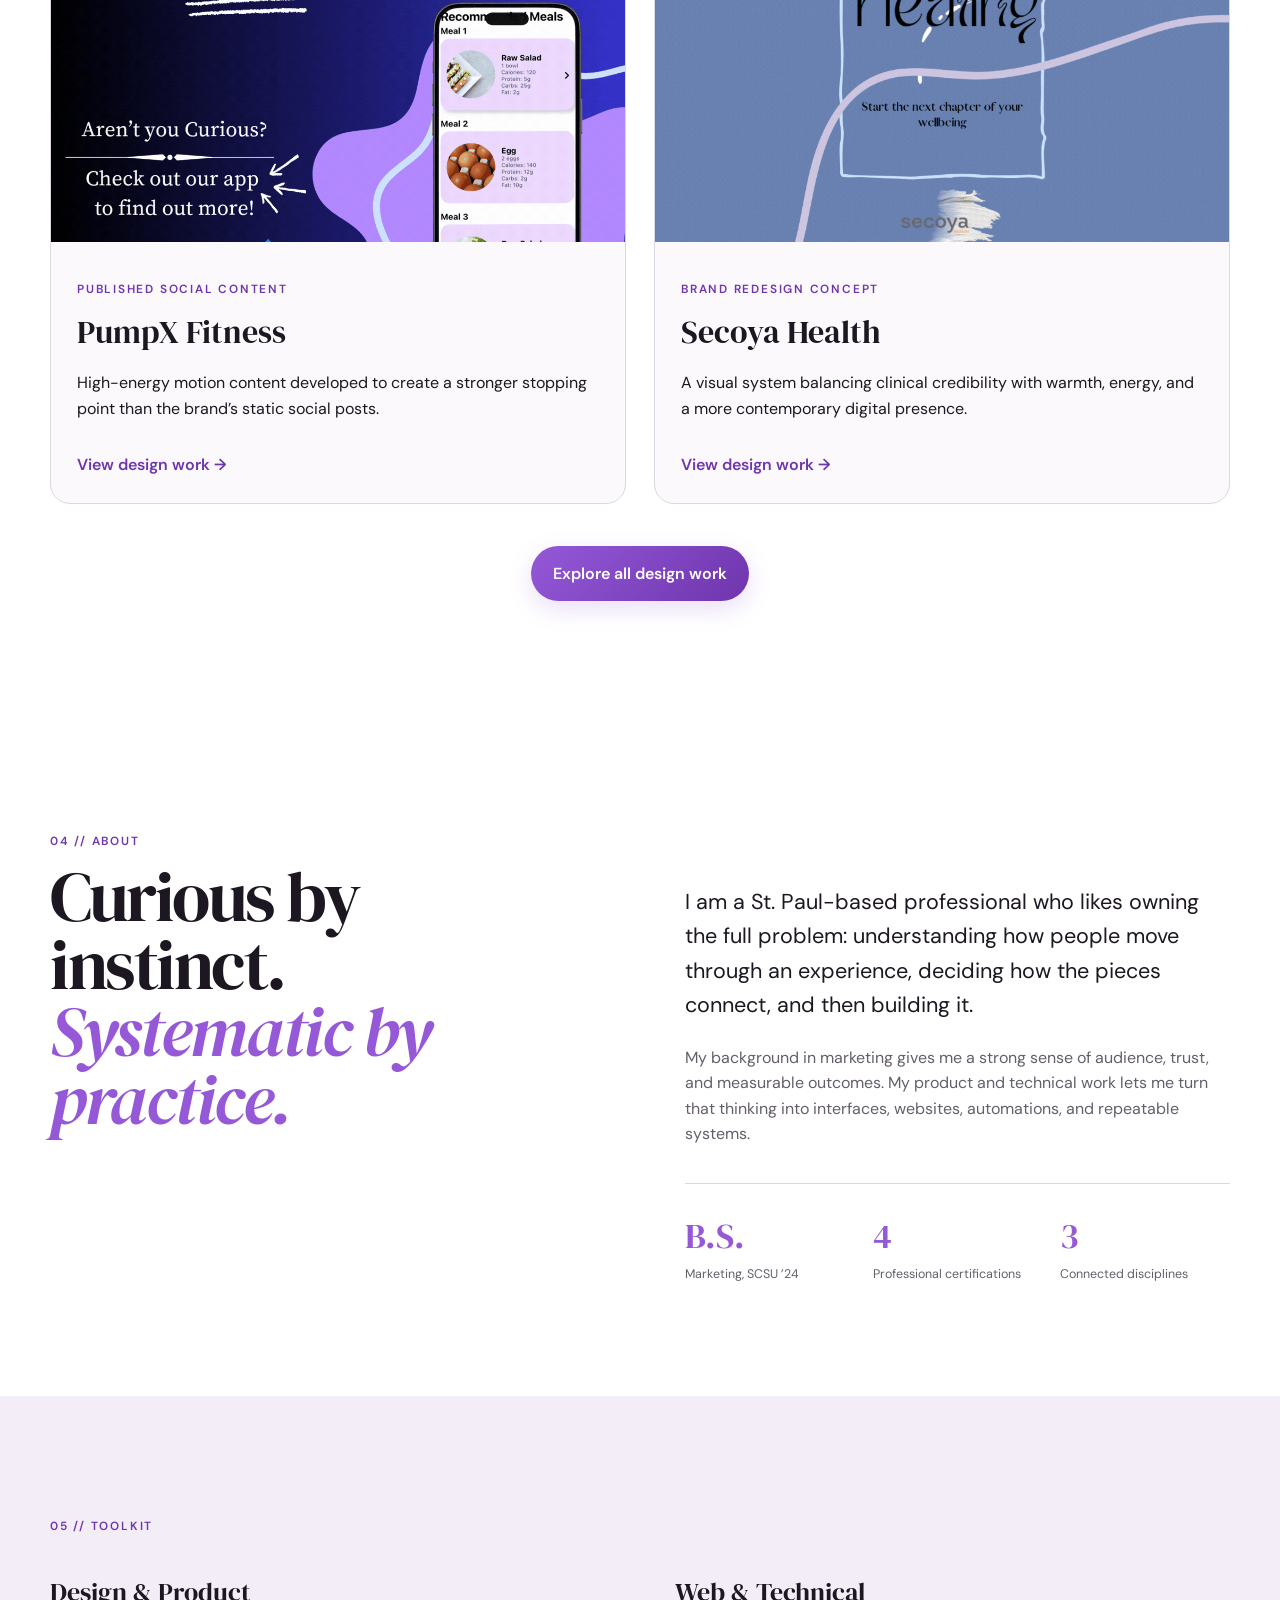
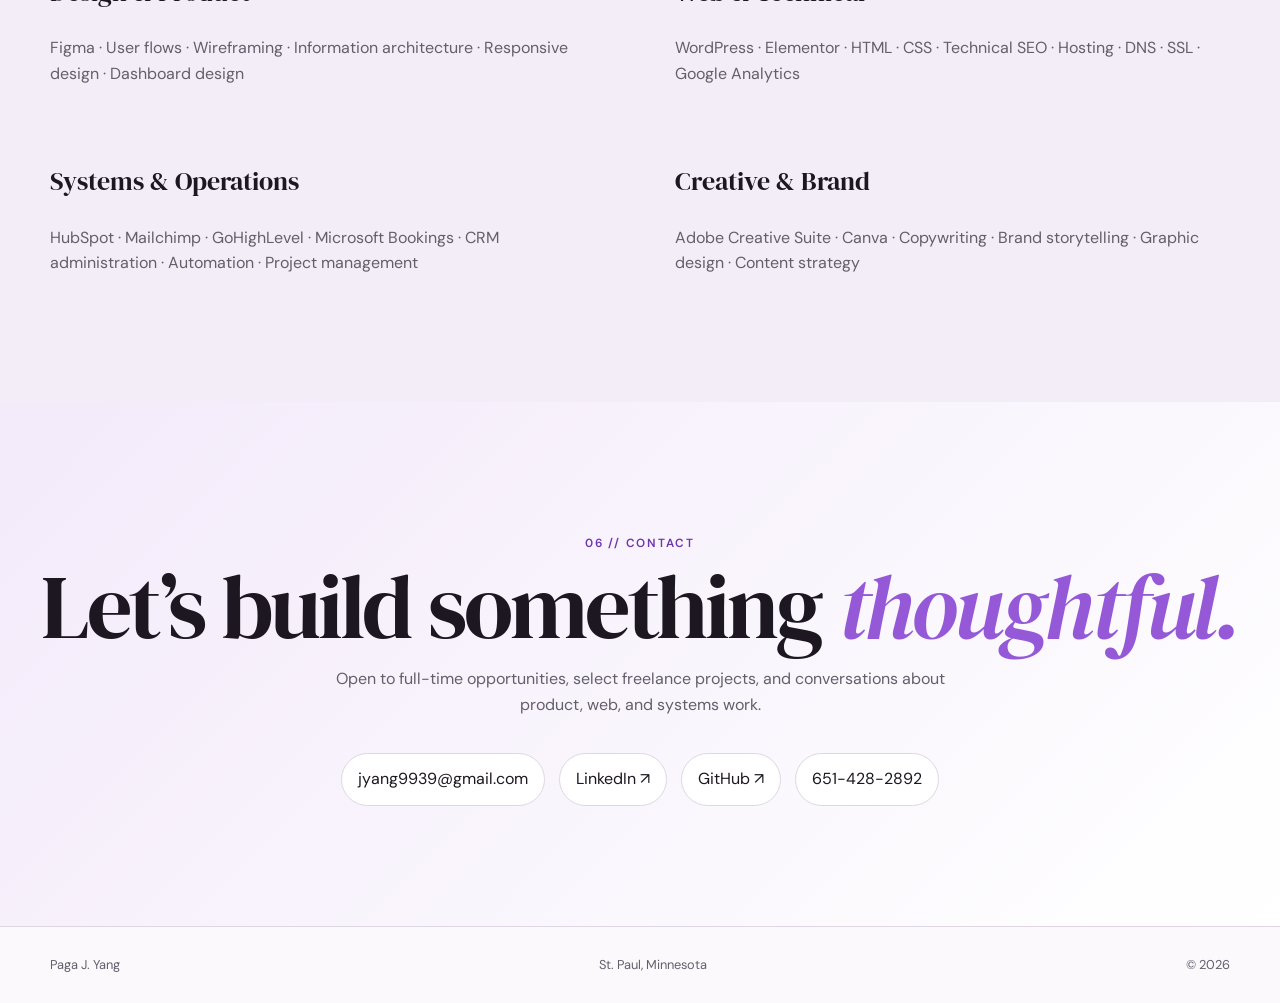
==== commit 2077a1a4: "Add files via upload" ====
--- a/index.html
+++ b/index.html
@@ -46,7 +46,7 @@
 
     <section class="section work-section" id="work">
       <p class="section-number">02 // Selected work</p>
-      <div class="section-heading"><h2>Systems, products, and digital experiences.</h2><p>Three end-to-end case studies showing the problem, the decisions behind the work, and what changed.</p></div>
+      <div class="section-heading"><h2>Systems, products, and digital experiences.</h2><p>Three case studies showing the problem, the decisions behind the work, and what changed.</p></div>
       <div class="project-list">
         <a class="project-card featured" href="case-studies/annuity-junction.html">
           <div class="project-index">01</div><div><p class="kicker">Product design · SaaS marketplace</p><h3>Annuity Junction</h3><p>A location-based insurance marketplace designed around trust, conversion, and three distinct user roles.</p><ul><li>Information architecture</li><li>Role-based dashboards</li><li>WordPress development</li></ul></div><span class="project-arrow">↗</span>
@@ -54,8 +54,8 @@
         <a class="project-card" href="case-studies/nfi-websites.html">
           <div class="project-index">02</div><div><p class="kicker">Web development · Design systems</p><h3>NFI Websites</h3><p>Two connected brand websites designed for different audiences on one reusable, maintainable foundation.</p><ul><li>65% visibility growth</li><li>50% to 70% traffic increase</li><li>Reusable templates</li></ul></div><span class="project-arrow">↗</span>
         </a>
-        <a class="project-card" href="case-studies/seminar-automation.html">
-          <div class="project-index">03</div><div><p class="kicker">Systems design · CRM automation</p><h3>Seminar Lifecycle System</h3><p>A multi-branch HubSpot and Microsoft Bookings system replacing manual follow-up for recurring seminars.</p><ul><li>Lifecycle mapping</li><li>Behavior-based automation</li><li>Front-to-back ownership</li></ul></div><span class="project-arrow">↗</span>
+        <a class="project-card" href="case-studies/nfira-ui-ux.html">
+          <div class="project-index">03</div><div><p class="kicker">UI/UX design · Staff and client experiences</p><h3>NFIRA: Making the CRM Usable</h3><p>Clearer seminar data entry, focused HubSpot contact views, and a simpler consultation booking experience.</p><ul><li>Information architecture</li><li>Interface design</li></ul></div><span class="project-arrow">↗</span>
         </a>
       </div>
     </section>
--- a/styles.css
+++ b/styles.css
@@ -9,3 +9,6 @@
 .design-hero{padding:100px max(24px,calc((100vw - var(--max))/2));background:linear-gradient(135deg,#fff,var(--lav))}.design-hero h1{font:400 clamp(4.5rem,10vw,9rem)/.9 "DM Serif Display",serif;margin:.7rem 0 1.3rem}.design-hero>p:last-child{max-width:650px;font-size:1.2rem;color:var(--muted)}.design-showcase{max-width:var(--max);margin:auto;padding:100px 24px;display:grid;grid-template-columns:1.1fr .9fr;gap:80px;align-items:center;border-bottom:1px solid var(--line);scroll-margin-top:30px}.design-reverse .design-visual{order:2}.design-visual{background:var(--lav);border-radius:22px;overflow:hidden}.design-visual img{width:100%;max-height:720px;object-fit:contain}.design-copy h2{font:400 clamp(3rem,5vw,5rem)/1 "DM Serif Display",serif;margin:.5rem 0 1.5rem}.design-copy>p:not(.kicker){color:var(--muted);font-size:1.05rem}.design-copy ul{display:flex;flex-wrap:wrap;gap:8px;list-style:none;padding:0;margin-top:24px}.design-copy li{border:1px solid var(--line);border-radius:99px;padding:.4rem .75rem;font-size:.78rem}.design-cta{text-align:center;padding:110px 24px;background:var(--lav)}.design-cta h2{font:400 clamp(2.8rem,6vw,5.5rem)/1 "DM Serif Display",serif;max-width:900px;margin:1rem auto 2rem}
 .reveal{animation:rise .7s ease both}@keyframes rise{from{opacity:0;transform:translateY(18px)}to{opacity:1;transform:none}}@media(prefers-reduced-motion:reduce){html{scroll-behavior:auto}.reveal{animation:none}}
 @media(max-width:800px){.site-header{height:auto;min-height:68px;flex-wrap:wrap;padding:14px 20px}.menu-button{display:block}.site-header nav{display:none;order:4;width:100%;flex-direction:column;gap:0}.site-header nav.open{display:flex}.site-header nav a{padding:.7rem 0;border-top:1px solid var(--line)}.header-cta{display:none}.hero{grid-template-columns:1fr;padding-top:60px}.hero h1{font-size:3.7rem}.portrait-wrap{max-height:420px}.portrait-wrap img{max-height:420px}.section-heading,.about-grid,.case-body section,.design-showcase{grid-template-columns:1fr;gap:20px}.design-showcase{padding-top:70px;padding-bottom:70px}.design-reverse .design-visual{order:0}.expertise-grid,.skill-columns,.creative-grid,.workflow-gallery{grid-template-columns:1fr}.creative-wide{grid-column:auto;display:block}.section{padding-top:80px;padding-bottom:80px}.project-card{grid-template-columns:35px 1fr}.project-arrow{display:none}.metric-row{grid-template-columns:auto 1fr}.stats{grid-template-columns:1fr}.case-hero{padding-top:60px}.contact-links{flex-direction:column;align-items:stretch;max-width:420px;margin-left:auto;margin-right:auto}footer{flex-direction:column;gap:6px}}
+
+/* NFIRA UI/UX case study */
+.ui-context,.ui-note{color:var(--muted);font-size:.9rem}.ui-context{margin-top:20px}.ui-note{padding-bottom:24px;border-bottom:1px solid var(--line)}.ui-figure{margin:36px 0;border:1px solid var(--line);border-radius:16px;overflow:hidden;background:#fff}.ui-figure a{display:block;padding:16px;background:var(--lav)}.ui-figure img{width:100%;height:auto;object-fit:contain}.ui-figure figcaption{padding:16px 20px;font-size:.88rem;color:var(--muted)}.ui-gallery{display:grid;grid-template-columns:repeat(2,minmax(0,1fr));gap:24px;align-items:start}.ui-gallery .ui-figure{margin:24px 0}.ui-phone{max-width:420px;margin-left:auto;margin-right:auto}.ui-case .case-callout strong{font-size:1.7rem}.ui-case a:focus-visible{outline:3px solid var(--deep);outline-offset:4px}@media(max-width:600px){.ui-gallery{grid-template-columns:1fr;gap:0}.ui-case .case-callout{padding:28px}.ui-figure a{padding:8px}}
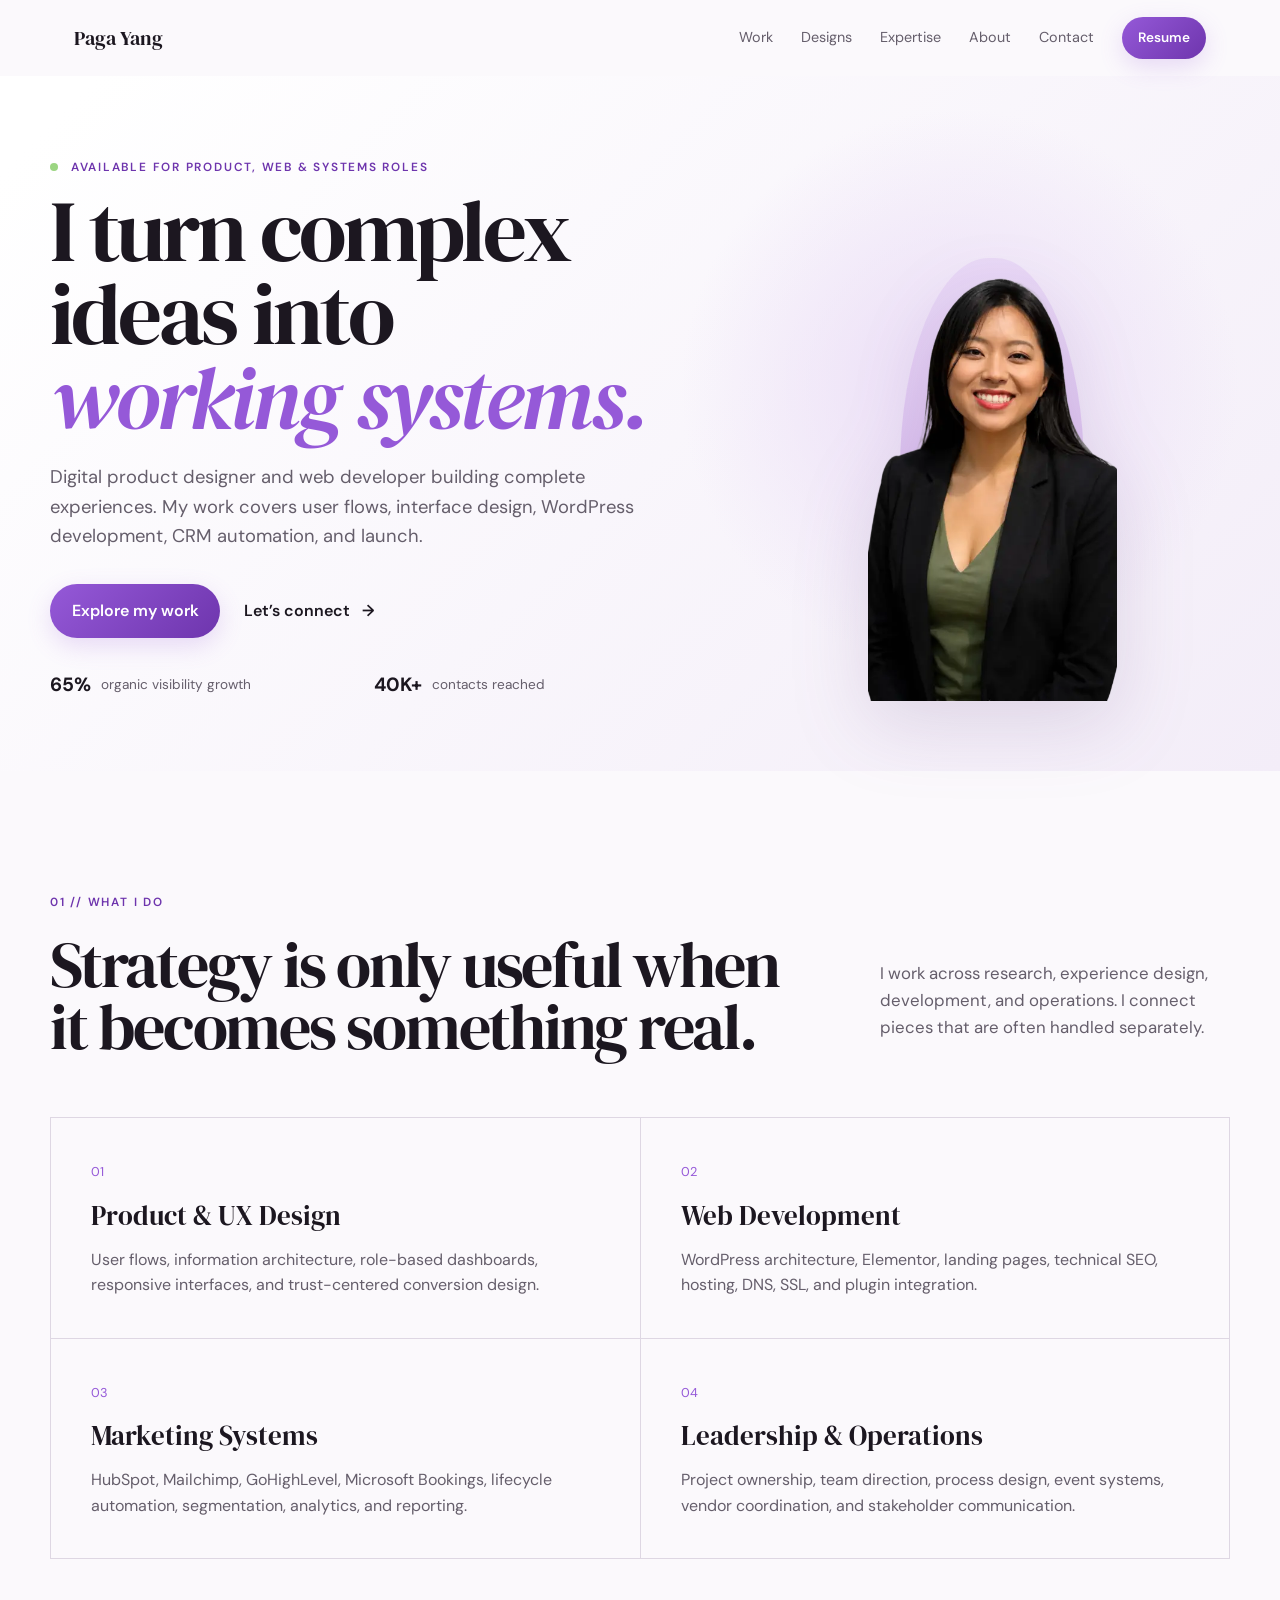
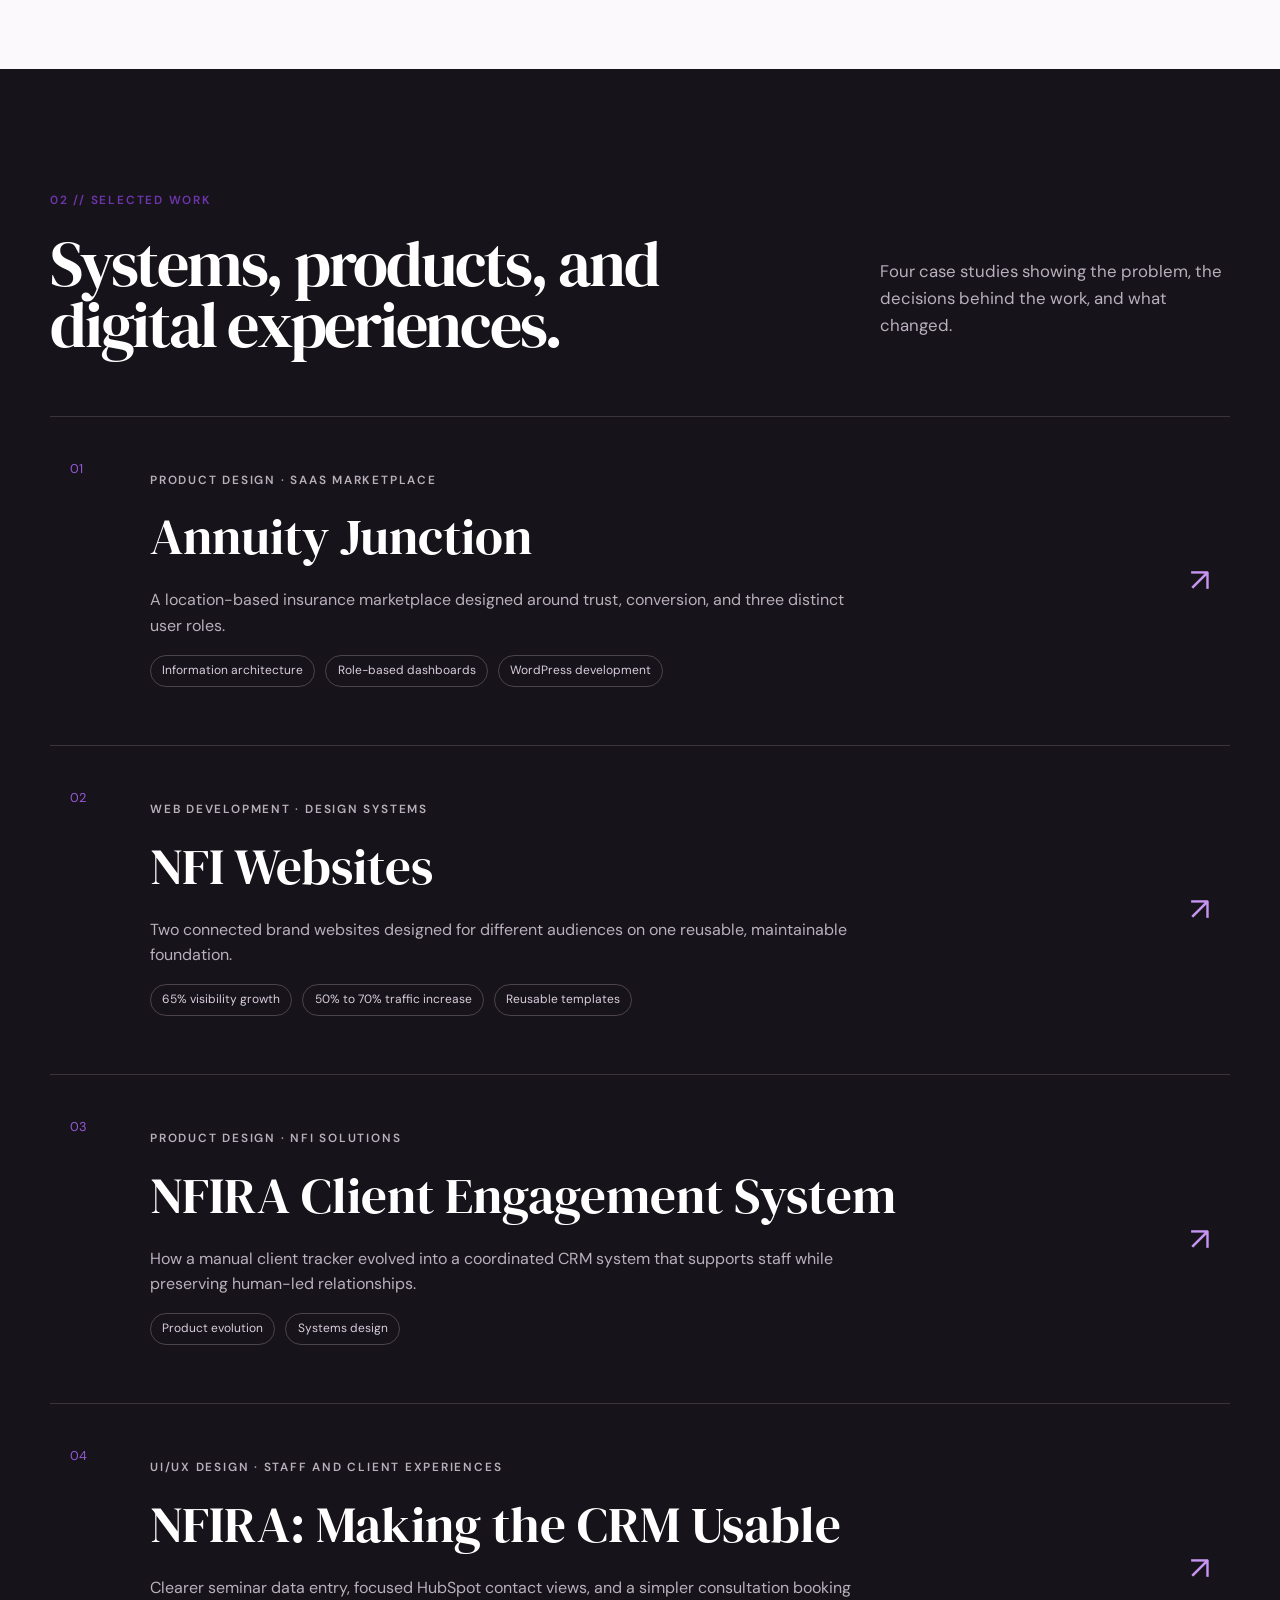
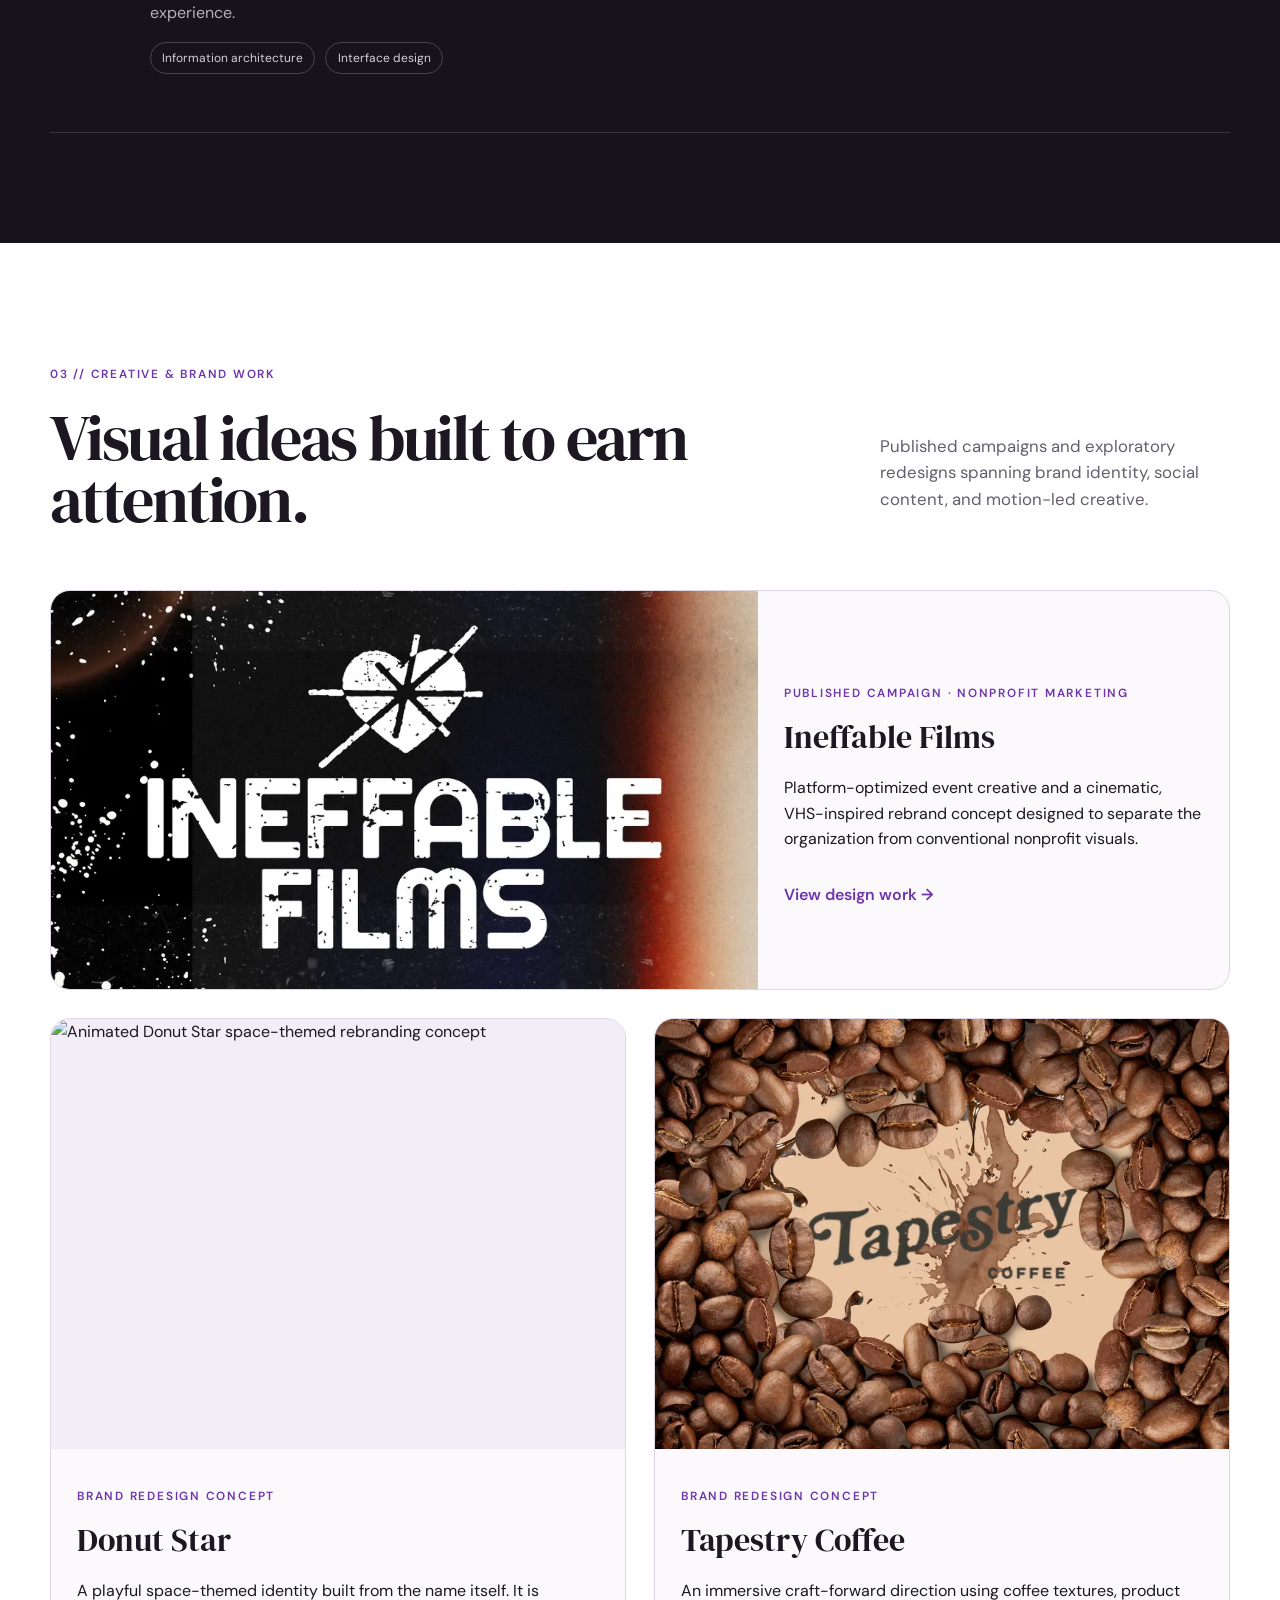
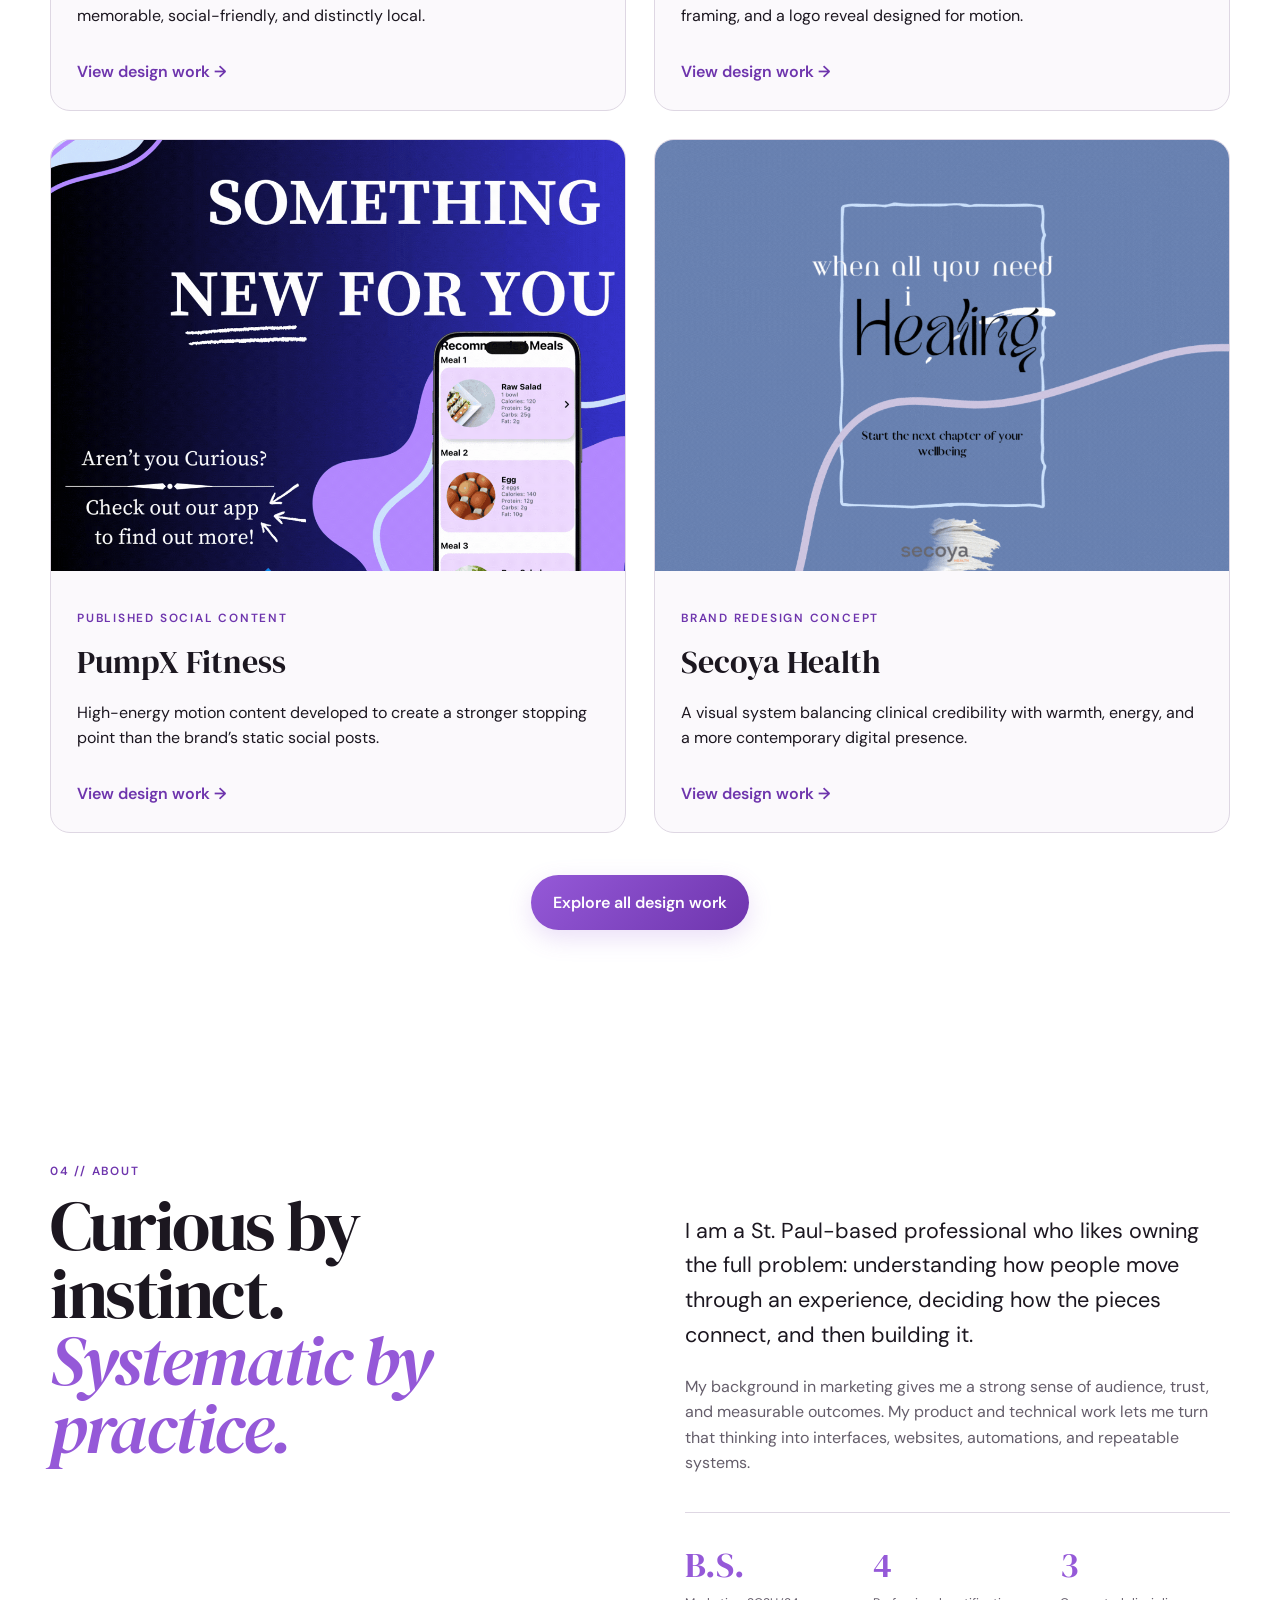
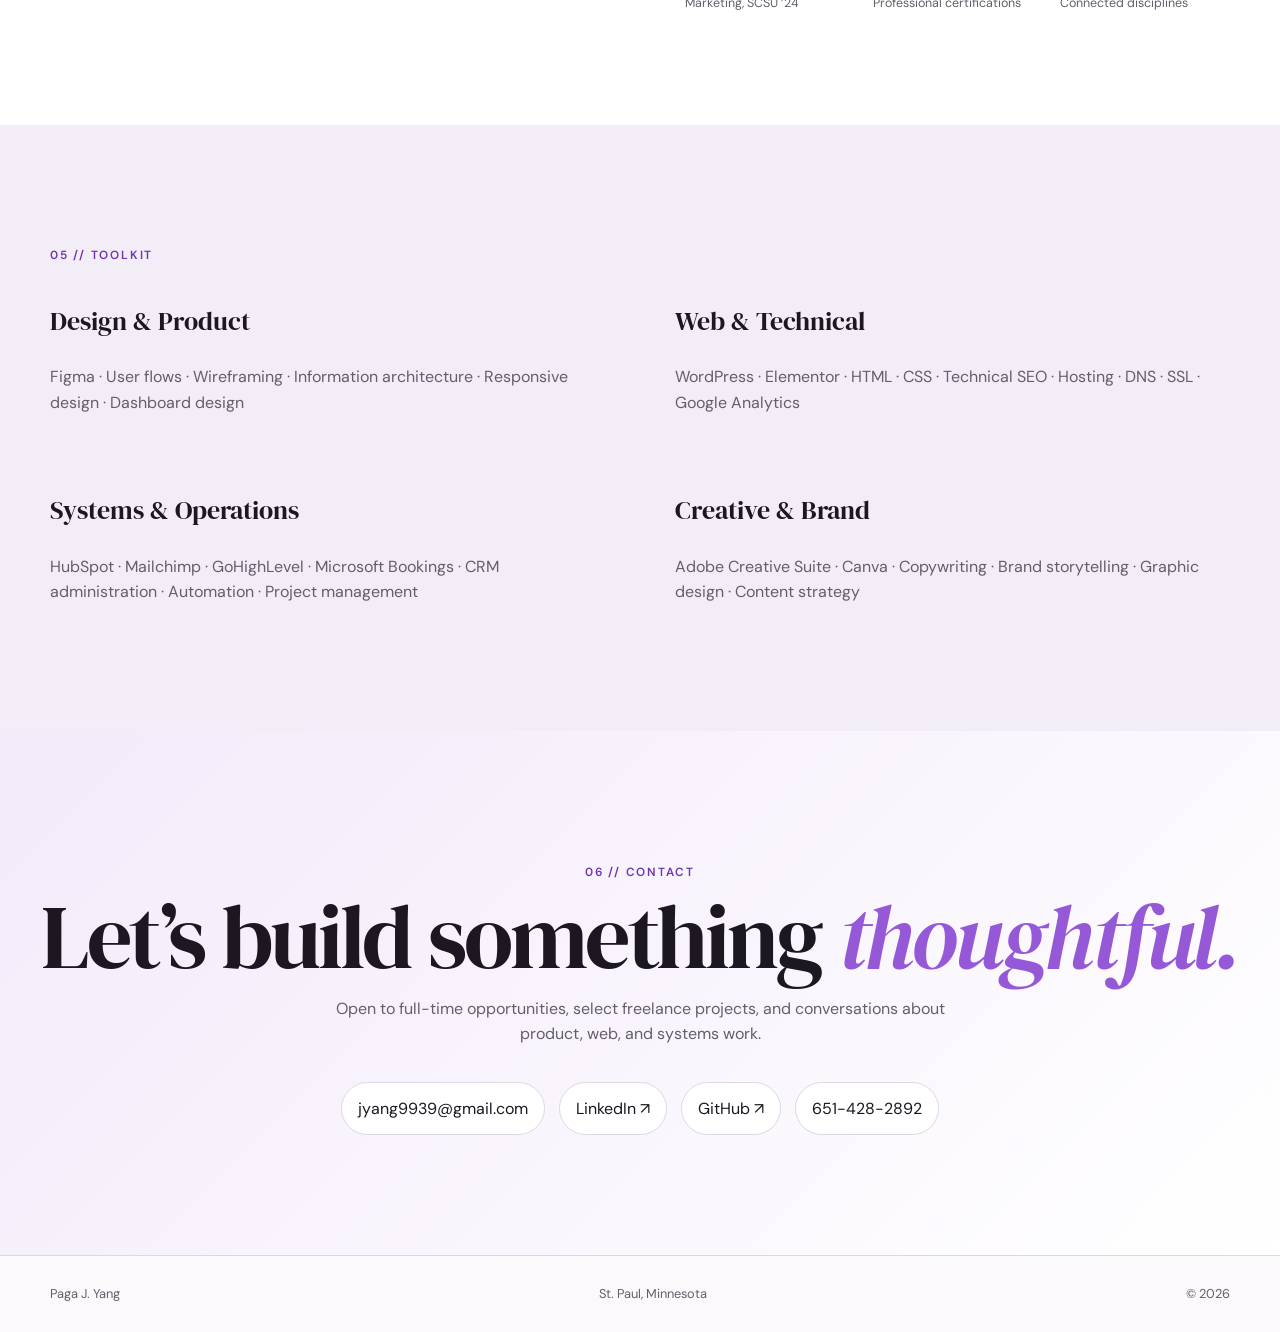
==== commit bd4ef873: "Add files via upload" ====
--- a/index.html
+++ b/index.html
@@ -46,7 +46,7 @@
 
     <section class="section work-section" id="work">
       <p class="section-number">02 // Selected work</p>
-      <div class="section-heading"><h2>Systems, products, and digital experiences.</h2><p>Three case studies showing the problem, the decisions behind the work, and what changed.</p></div>
+      <div class="section-heading"><h2>Systems, products, and digital experiences.</h2><p>Four case studies showing the problem, the decisions behind the work, and what changed.</p></div>
       <div class="project-list">
         <a class="project-card featured" href="case-studies/annuity-junction.html">
           <div class="project-index">01</div><div><p class="kicker">Product design · SaaS marketplace</p><h3>Annuity Junction</h3><p>A location-based insurance marketplace designed around trust, conversion, and three distinct user roles.</p><ul><li>Information architecture</li><li>Role-based dashboards</li><li>WordPress development</li></ul></div><span class="project-arrow">↗</span>
@@ -54,8 +54,9 @@
         <a class="project-card" href="case-studies/nfi-websites.html">
           <div class="project-index">02</div><div><p class="kicker">Web development · Design systems</p><h3>NFI Websites</h3><p>Two connected brand websites designed for different audiences on one reusable, maintainable foundation.</p><ul><li>65% visibility growth</li><li>50% to 70% traffic increase</li><li>Reusable templates</li></ul></div><span class="project-arrow">↗</span>
         </a>
+        <a class="project-card" href="case-studies/nfira-product-design.html"><div class="project-index">03</div><div><p class="kicker">Product design · NFI Solutions</p><h3>NFIRA Client Engagement System</h3><p>How a manual client tracker evolved into a coordinated CRM system that supports staff while preserving human-led relationships.</p><ul><li>Product evolution</li><li>Systems design</li></ul></div><span class="project-arrow">↗</span></a>
         <a class="project-card" href="case-studies/nfira-ui-ux.html">
-          <div class="project-index">03</div><div><p class="kicker">UI/UX design · Staff and client experiences</p><h3>NFIRA: Making the CRM Usable</h3><p>Clearer seminar data entry, focused HubSpot contact views, and a simpler consultation booking experience.</p><ul><li>Information architecture</li><li>Interface design</li></ul></div><span class="project-arrow">↗</span>
+          <div class="project-index">04</div><div><p class="kicker">UI/UX design · Staff and client experiences</p><h3>NFIRA: Making the CRM Usable</h3><p>Clearer seminar data entry, focused HubSpot contact views, and a simpler consultation booking experience.</p><ul><li>Information architecture</li><li>Interface design</li></ul></div><span class="project-arrow">↗</span>
         </a>
       </div>
     </section>
--- a/styles.css
+++ b/styles.css
@@ -12,3 +12,5 @@
 
 /* NFIRA UI/UX case study */
 .ui-context,.ui-note{color:var(--muted);font-size:.9rem}.ui-context{margin-top:20px}.ui-note{padding-bottom:24px;border-bottom:1px solid var(--line)}.ui-figure{margin:36px 0;border:1px solid var(--line);border-radius:16px;overflow:hidden;background:#fff}.ui-figure a{display:block;padding:16px;background:var(--lav)}.ui-figure img{width:100%;height:auto;object-fit:contain}.ui-figure figcaption{padding:16px 20px;font-size:.88rem;color:var(--muted)}.ui-gallery{display:grid;grid-template-columns:repeat(2,minmax(0,1fr));gap:24px;align-items:start}.ui-gallery .ui-figure{margin:24px 0}.ui-phone{max-width:420px;margin-left:auto;margin-right:auto}.ui-case .case-callout strong{font-size:1.7rem}.ui-case a:focus-visible{outline:3px solid var(--deep);outline-offset:4px}@media(max-width:600px){.ui-gallery{grid-template-columns:1fr;gap:0}.ui-case .case-callout{padding:28px}.ui-figure a{padding:8px}}
+
+.product-detail{margin:28px 0;padding:18px;border:1px solid var(--line);border-radius:14px}.product-detail summary{cursor:pointer;color:var(--deep);font-weight:600}.product-detail summary:focus-visible{outline:3px solid var(--deep);outline-offset:4px}
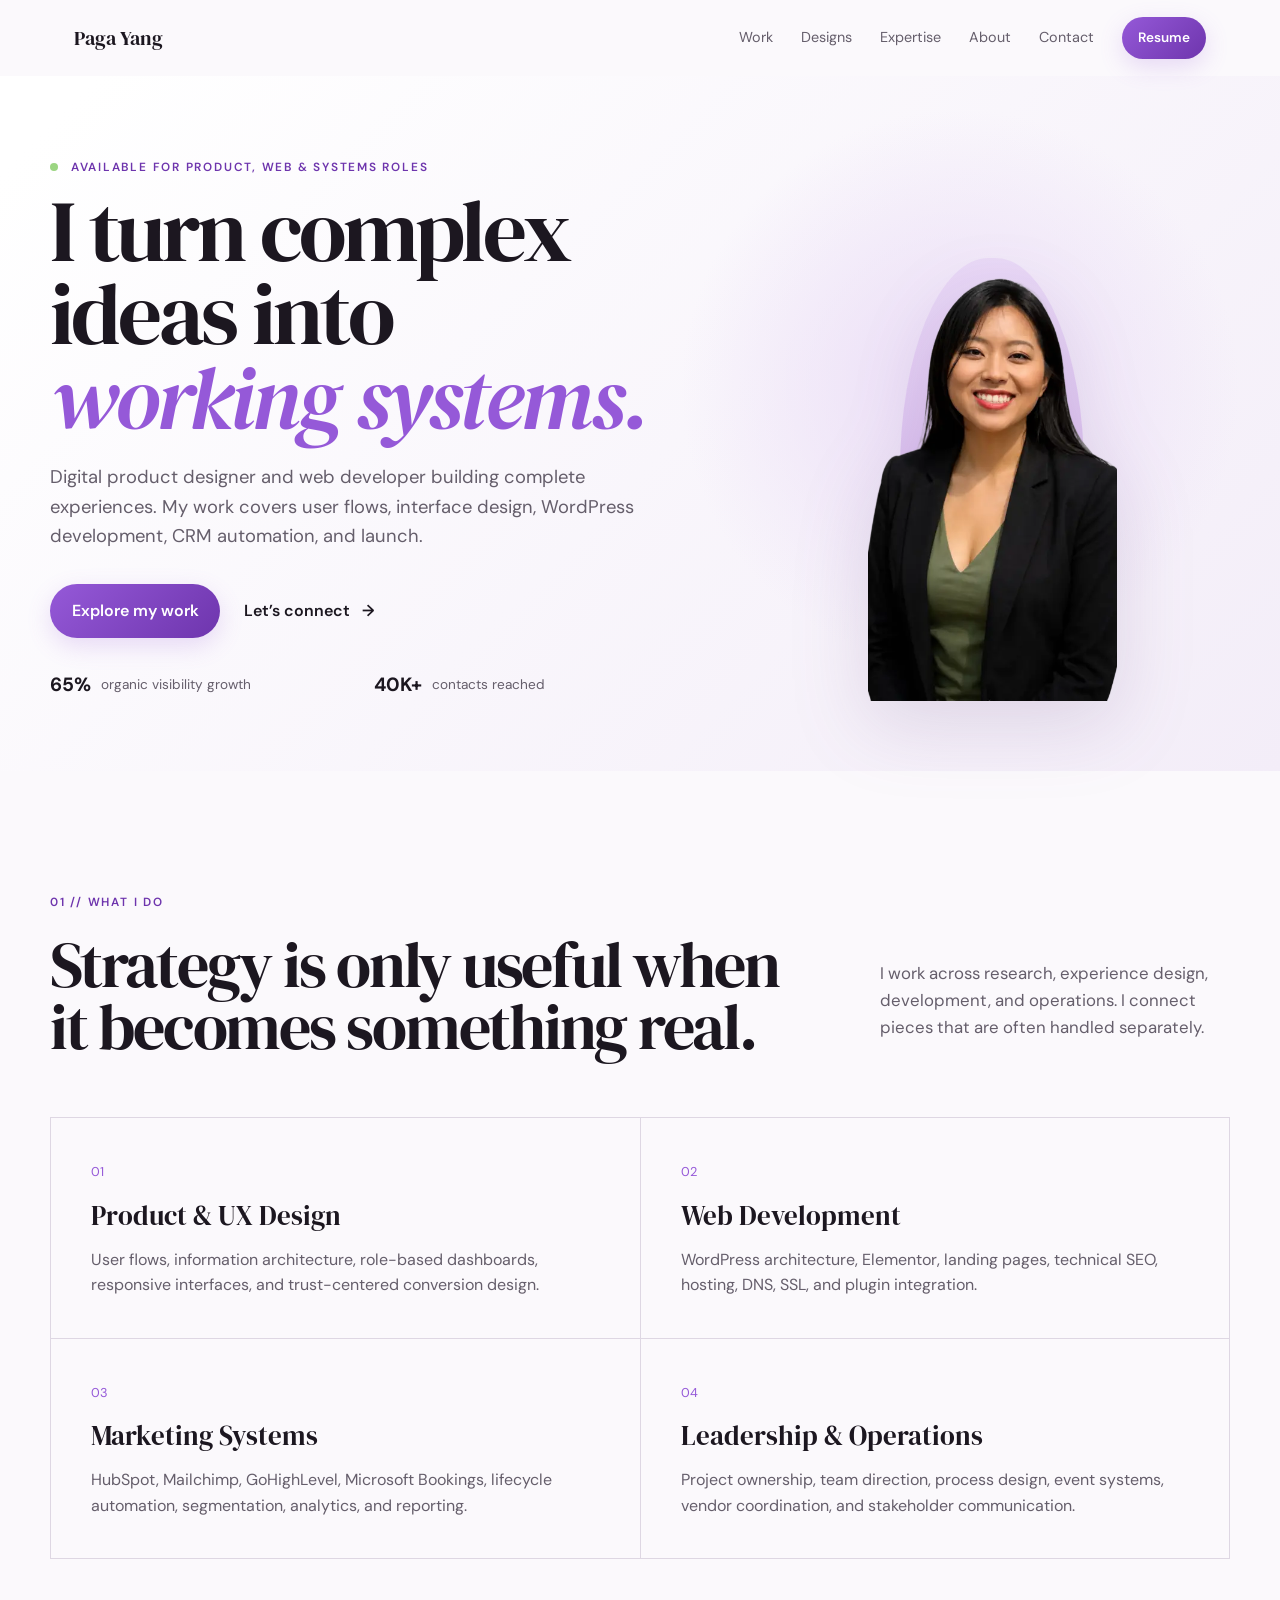
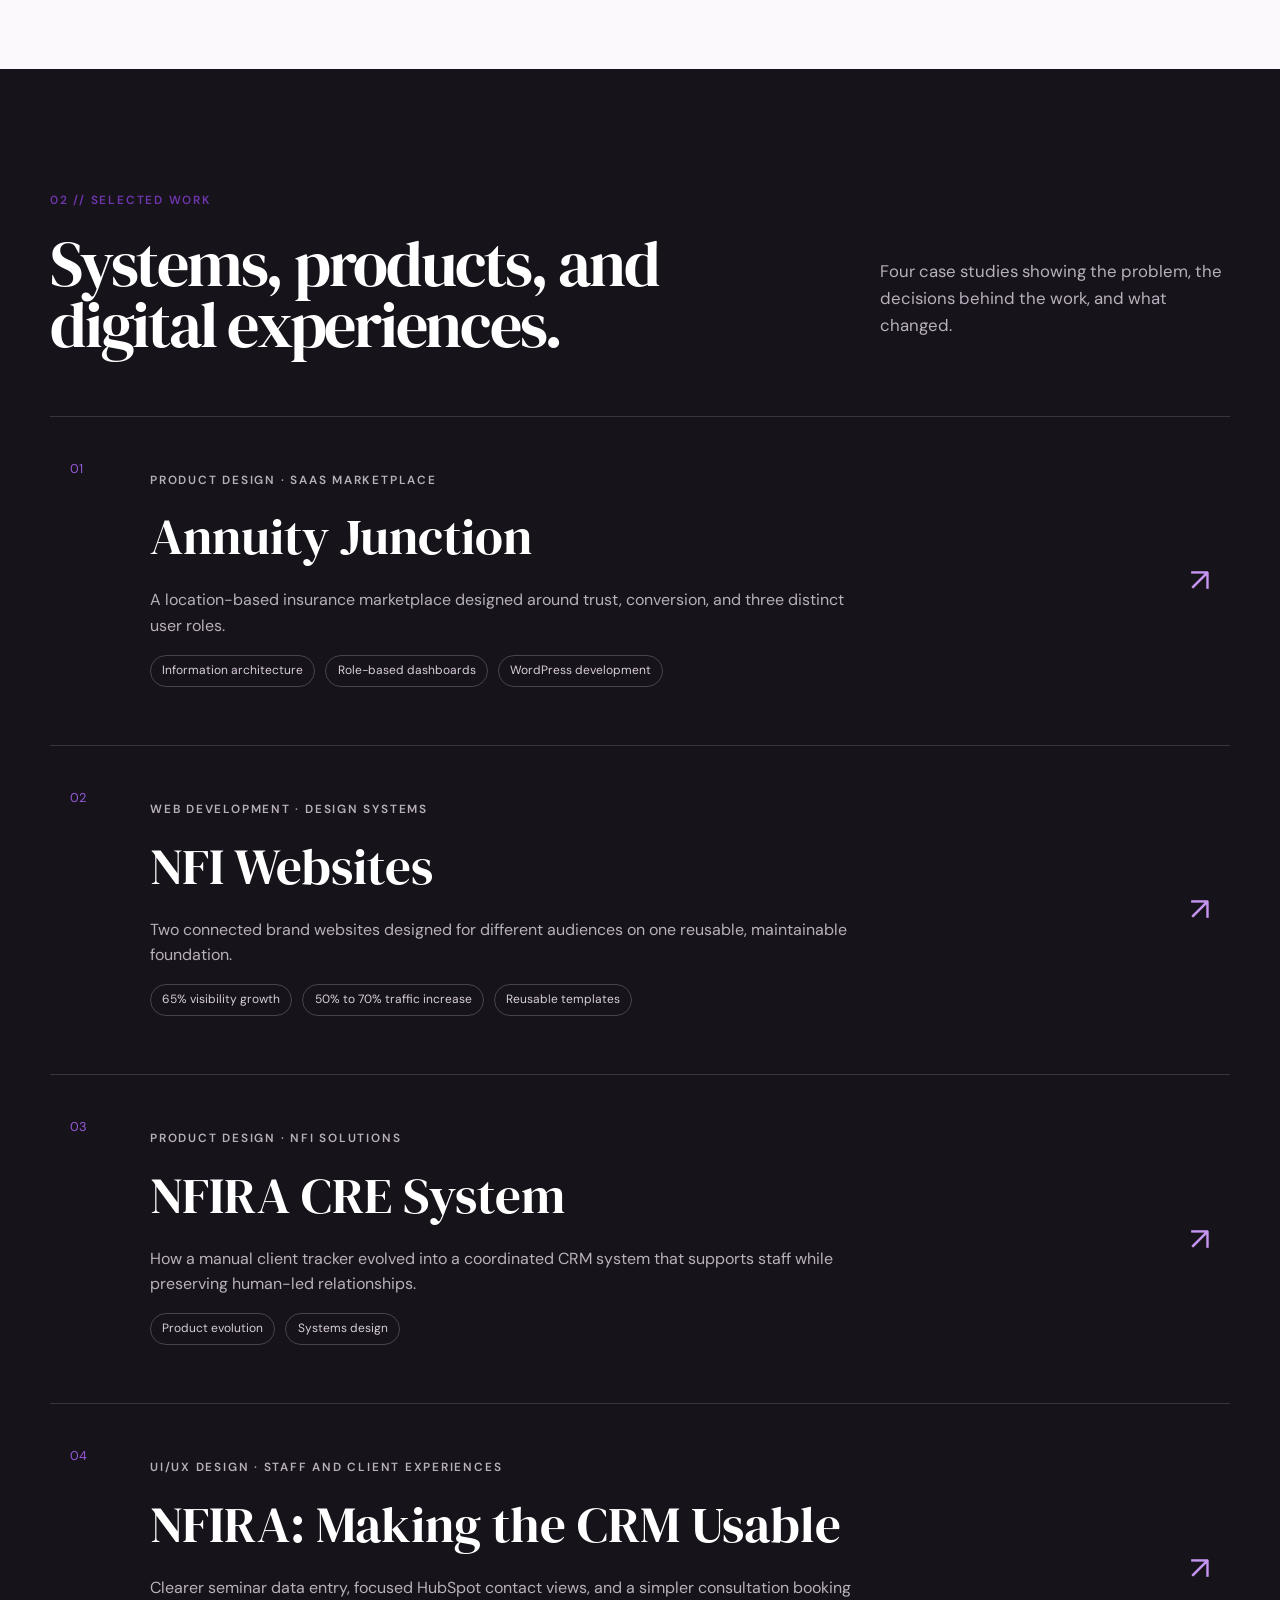
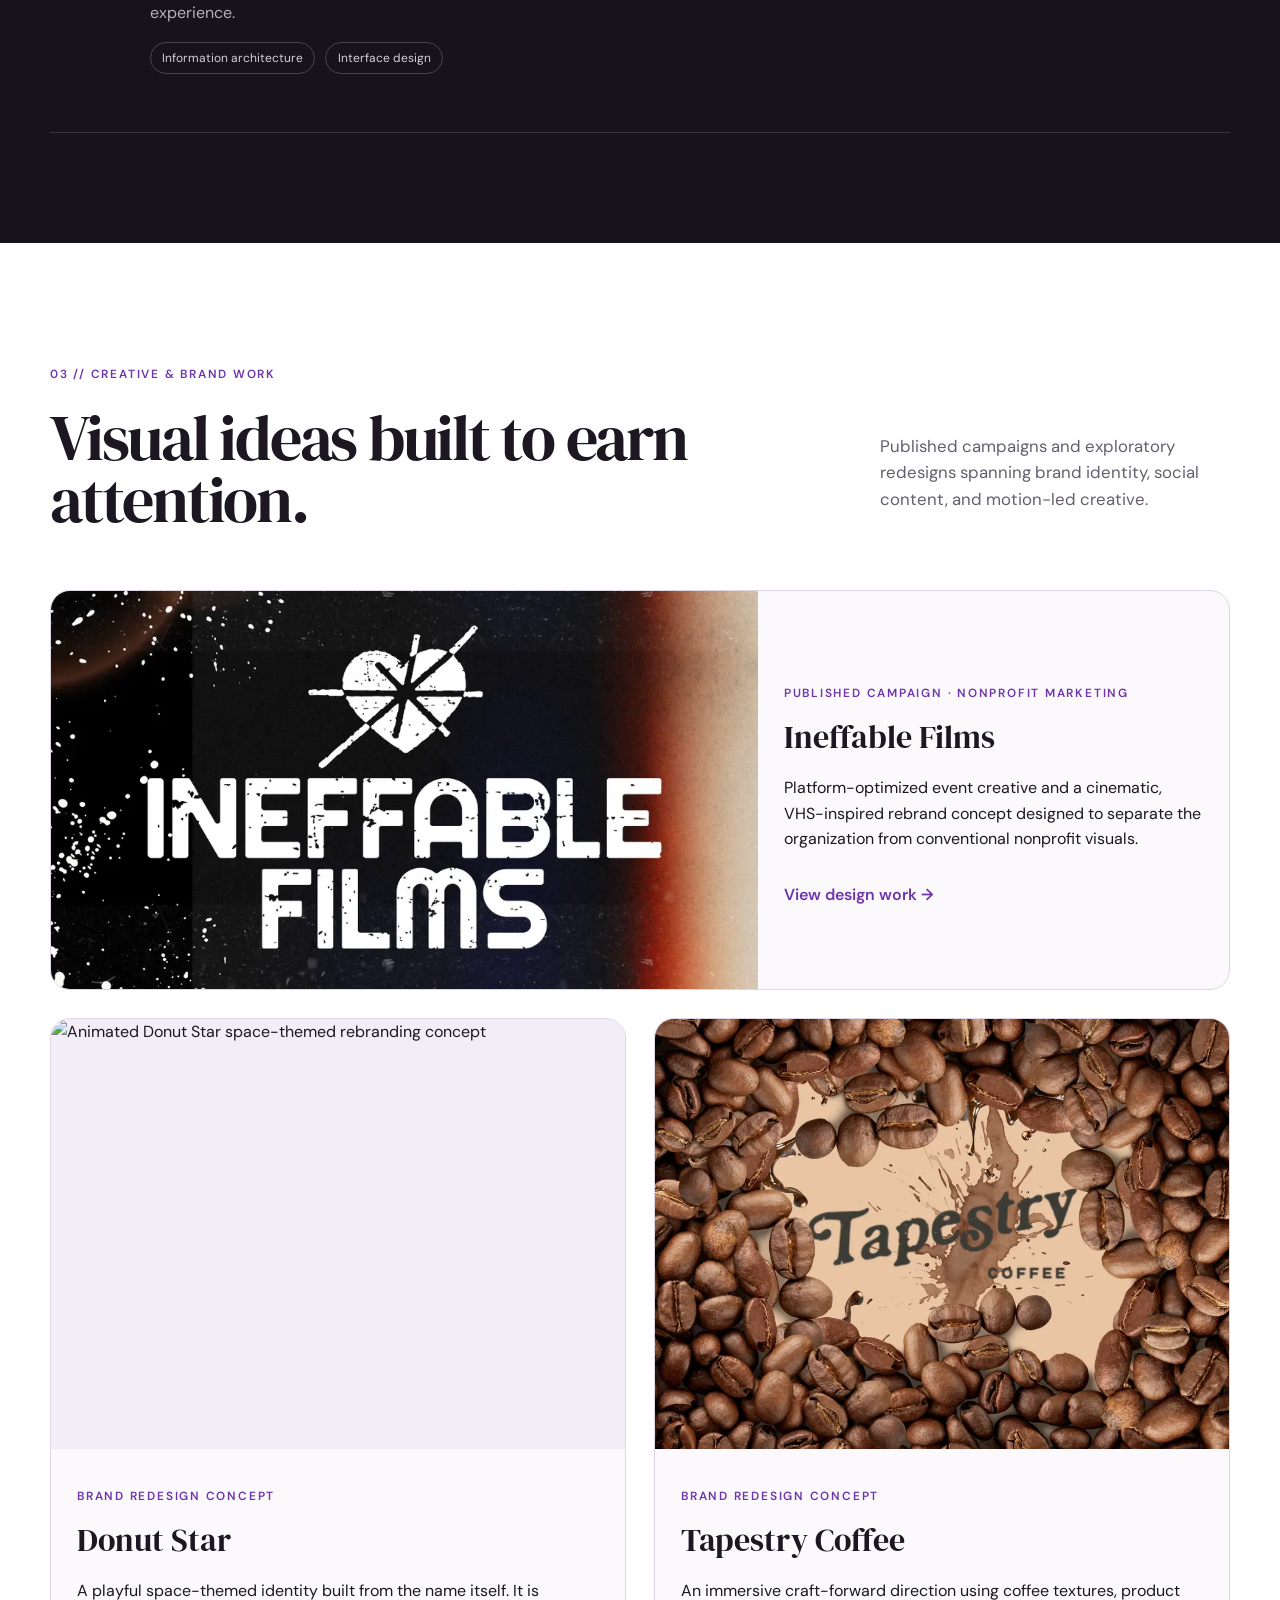
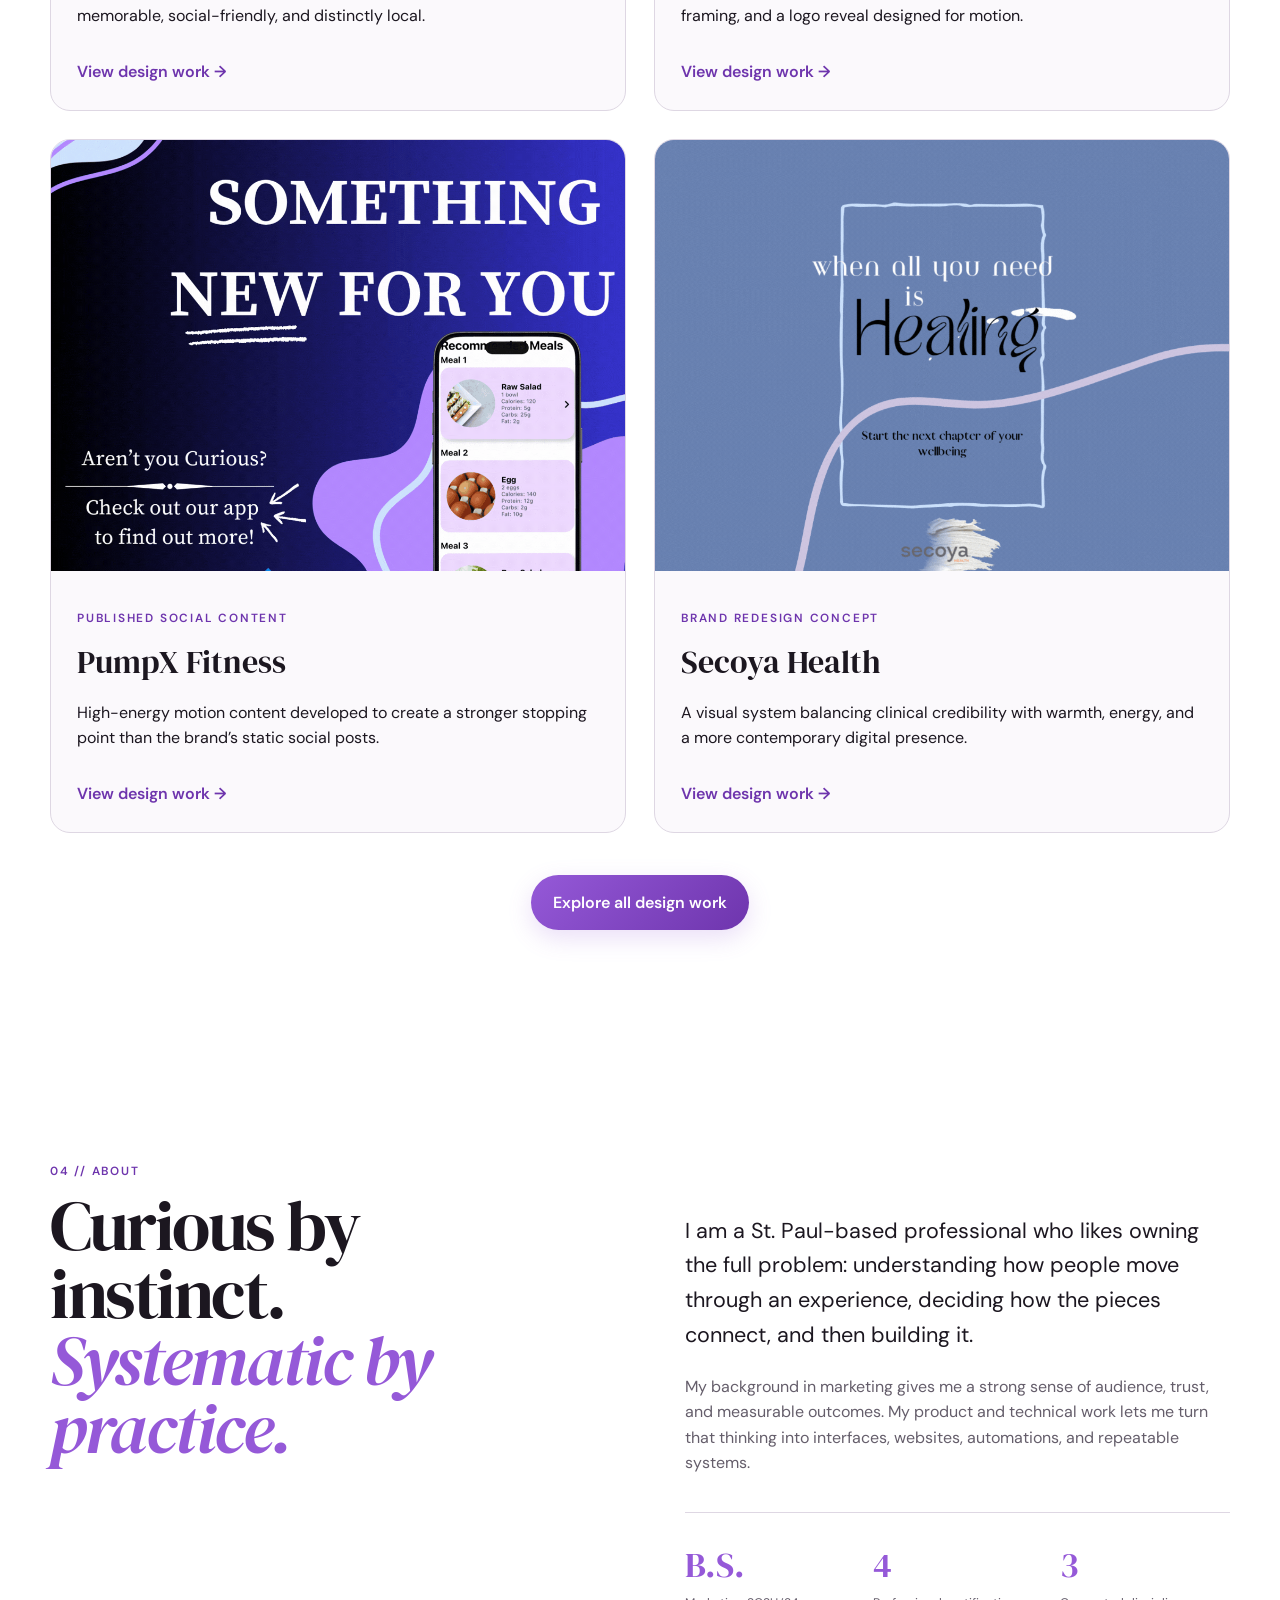
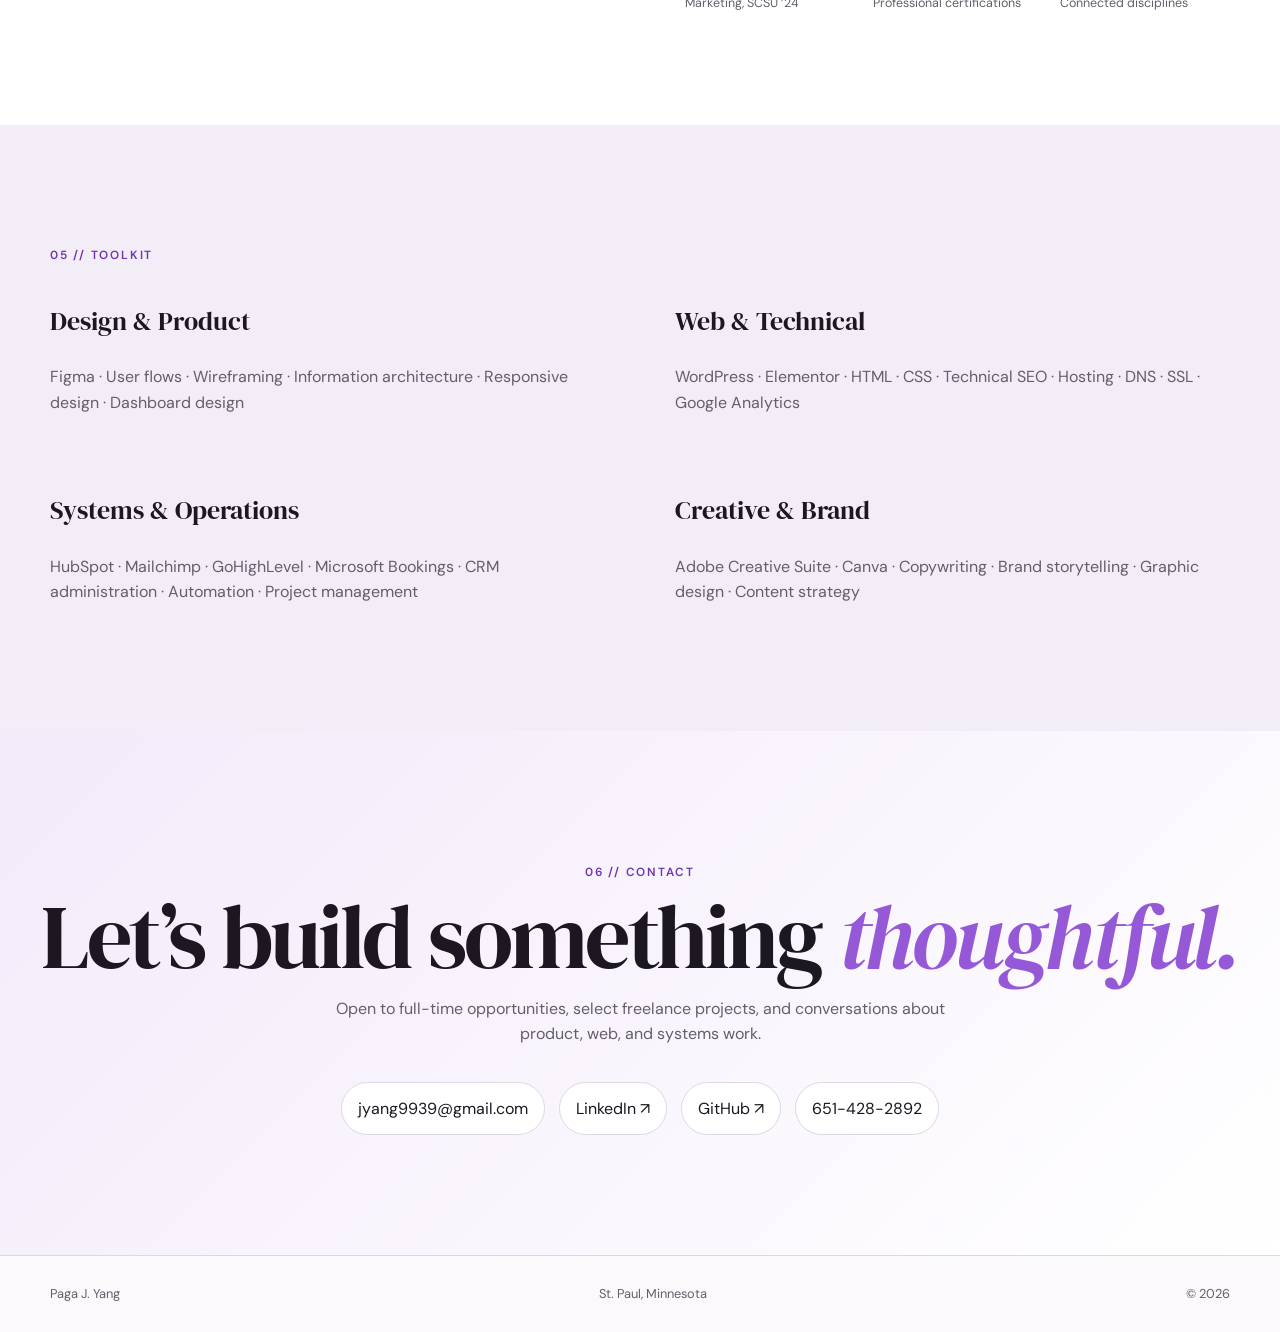
==== commit c9d18ef5: "Add files via upload" ====
--- a/index.html
+++ b/index.html
@@ -54,7 +54,7 @@
         <a class="project-card" href="case-studies/nfi-websites.html">
           <div class="project-index">02</div><div><p class="kicker">Web development · Design systems</p><h3>NFI Websites</h3><p>Two connected brand websites designed for different audiences on one reusable, maintainable foundation.</p><ul><li>65% visibility growth</li><li>50% to 70% traffic increase</li><li>Reusable templates</li></ul></div><span class="project-arrow">↗</span>
         </a>
-        <a class="project-card" href="case-studies/nfira-product-design.html"><div class="project-index">03</div><div><p class="kicker">Product design · NFI Solutions</p><h3>NFIRA Client Engagement System</h3><p>How a manual client tracker evolved into a coordinated CRM system that supports staff while preserving human-led relationships.</p><ul><li>Product evolution</li><li>Systems design</li></ul></div><span class="project-arrow">↗</span></a>
+        <a class="project-card" href="case-studies/nfira-product-design.html"><div class="project-index">03</div><div><p class="kicker">Product design · NFI Solutions</p><h3>NFIRA CRE System</h3><p>How a manual client tracker evolved into a coordinated CRM system that supports staff while preserving human-led relationships.</p><ul><li>Product evolution</li><li>Systems design</li></ul></div><span class="project-arrow">↗</span></a>
         <a class="project-card" href="case-studies/nfira-ui-ux.html">
           <div class="project-index">04</div><div><p class="kicker">UI/UX design · Staff and client experiences</p><h3>NFIRA: Making the CRM Usable</h3><p>Clearer seminar data entry, focused HubSpot contact views, and a simpler consultation booking experience.</p><ul><li>Information architecture</li><li>Interface design</li></ul></div><span class="project-arrow">↗</span>
         </a>
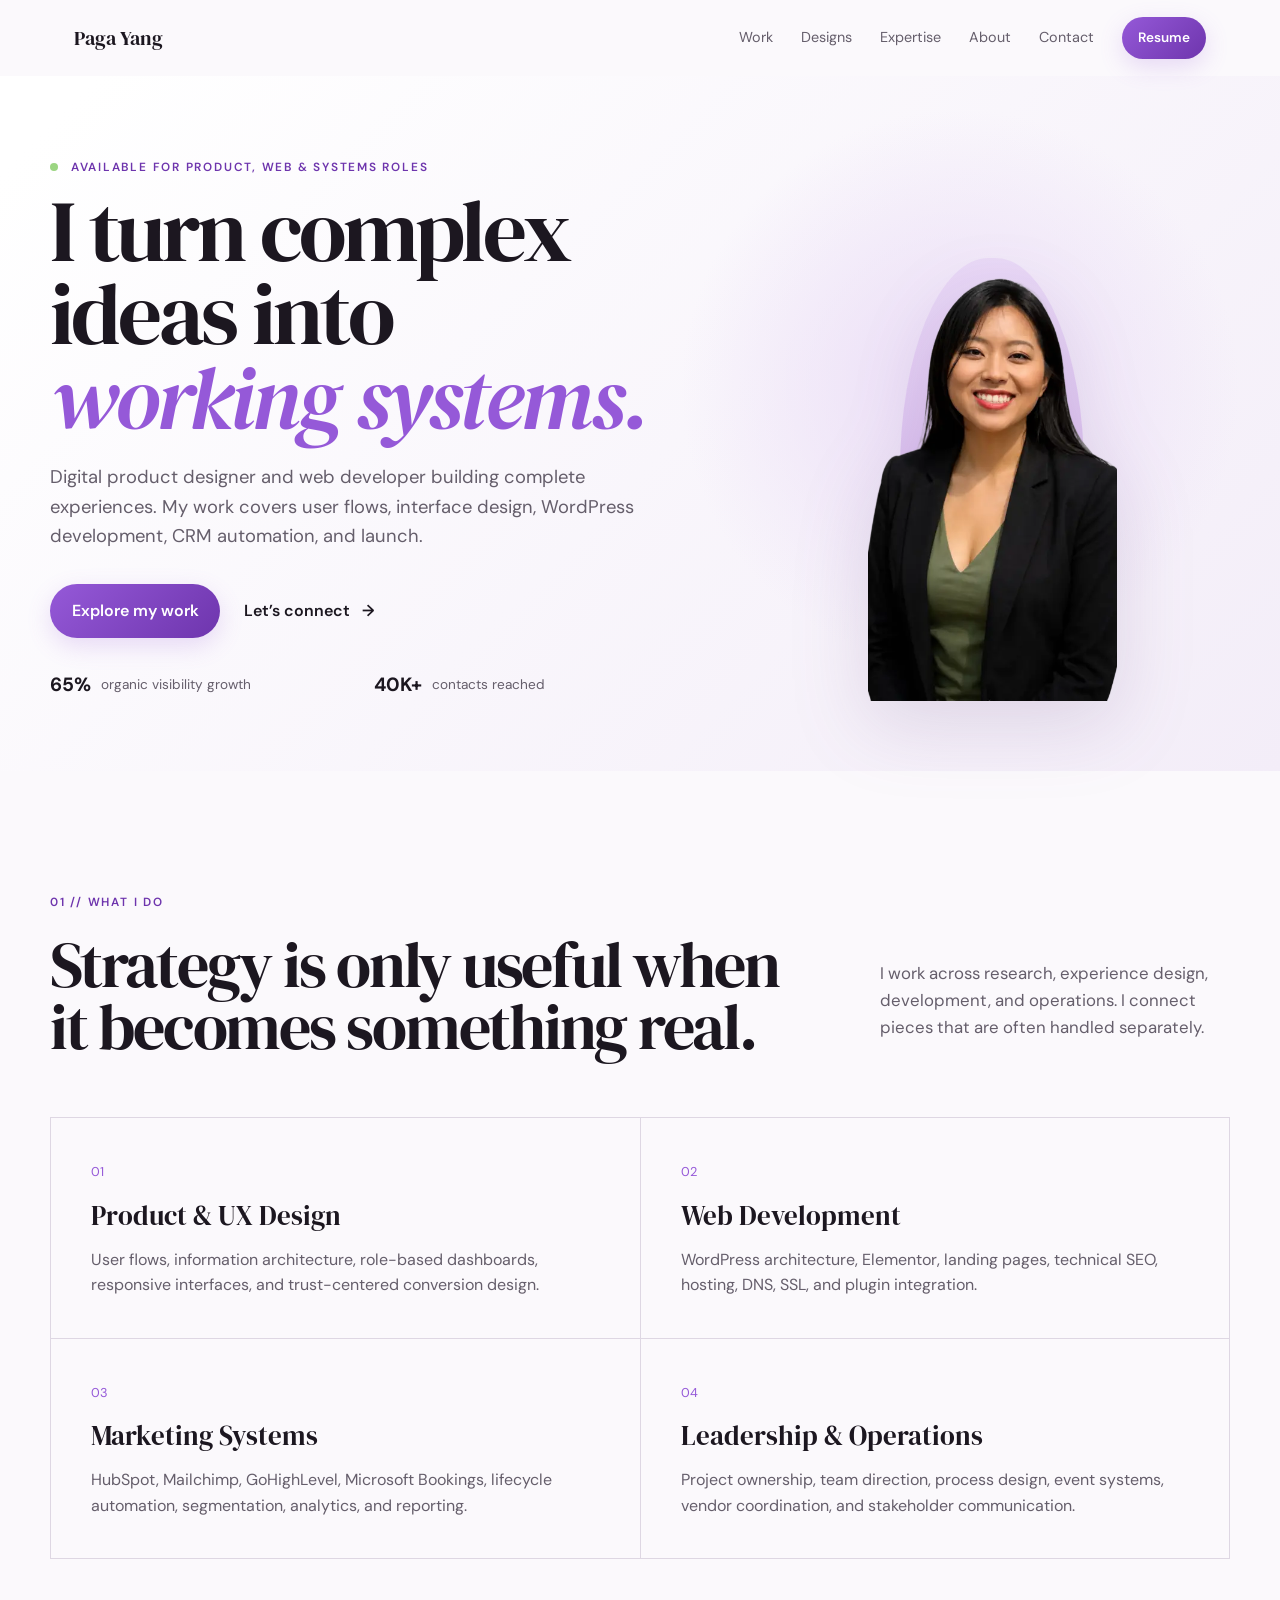
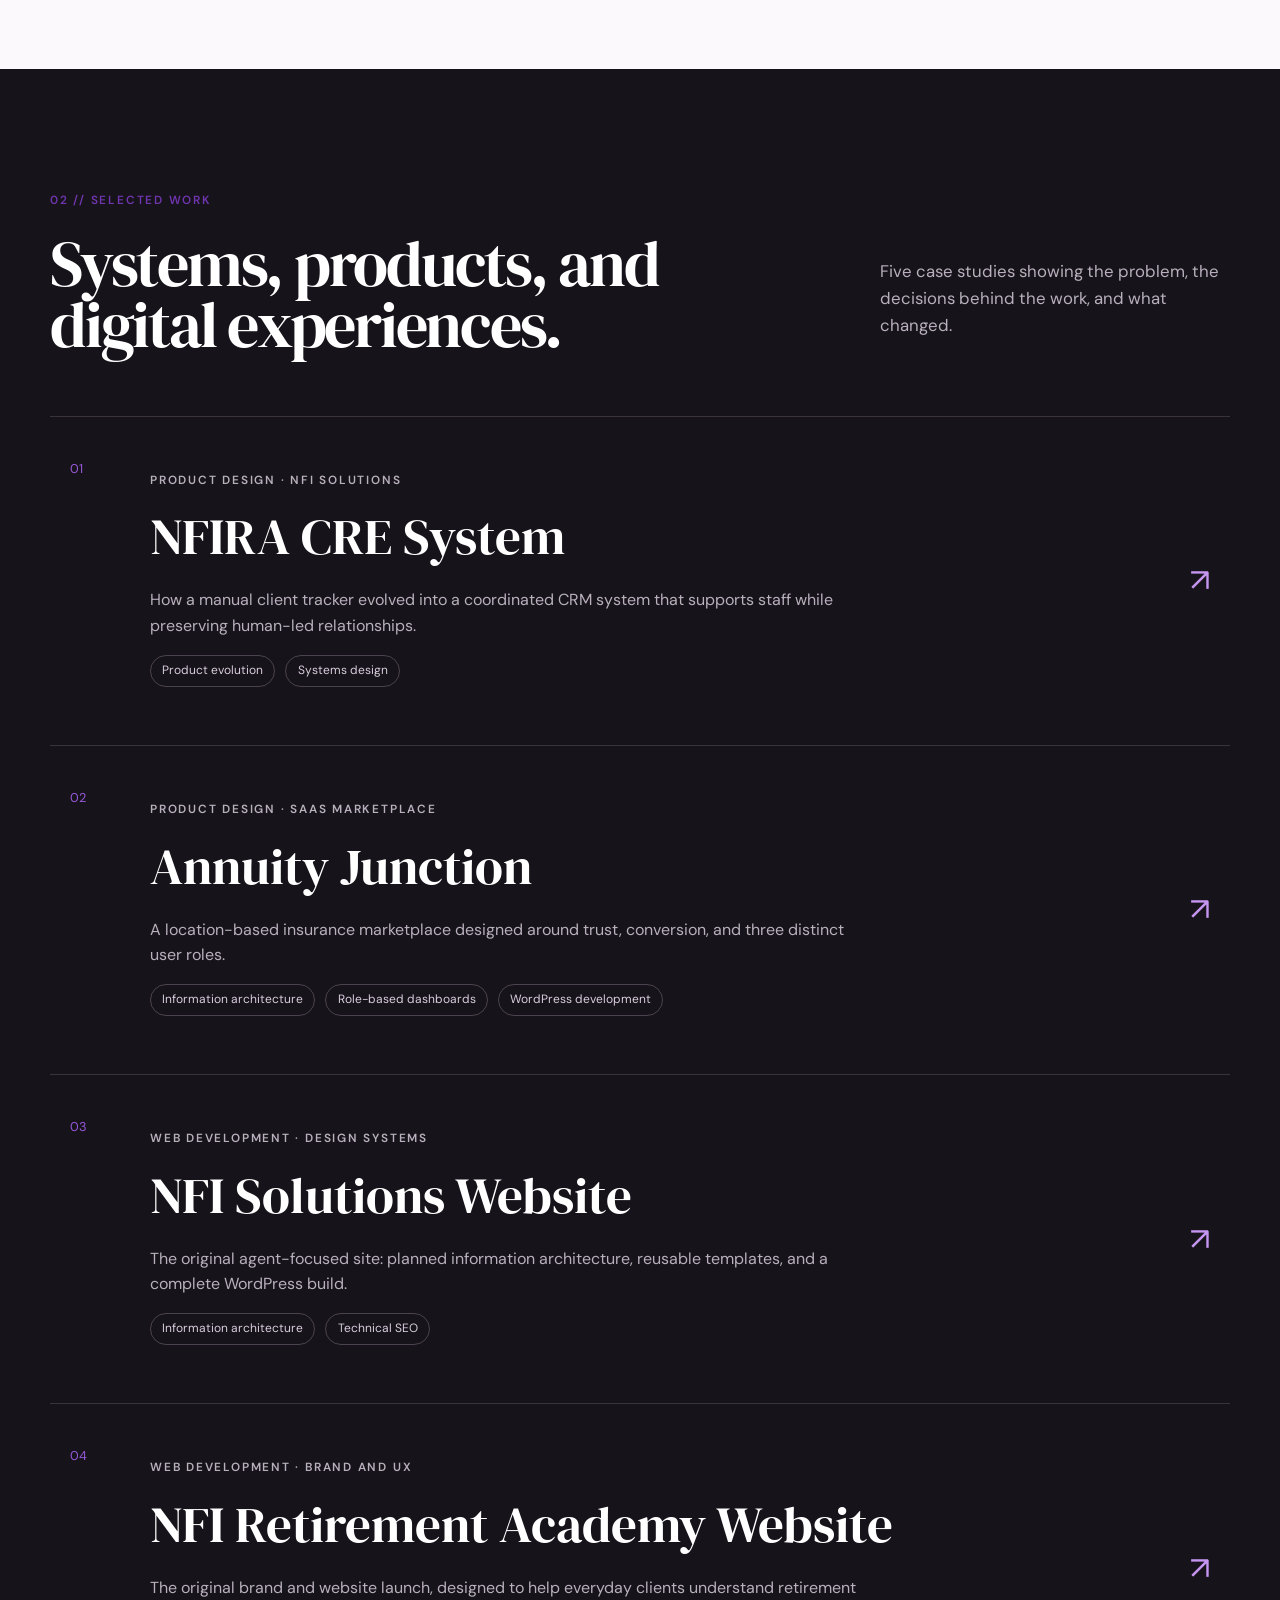
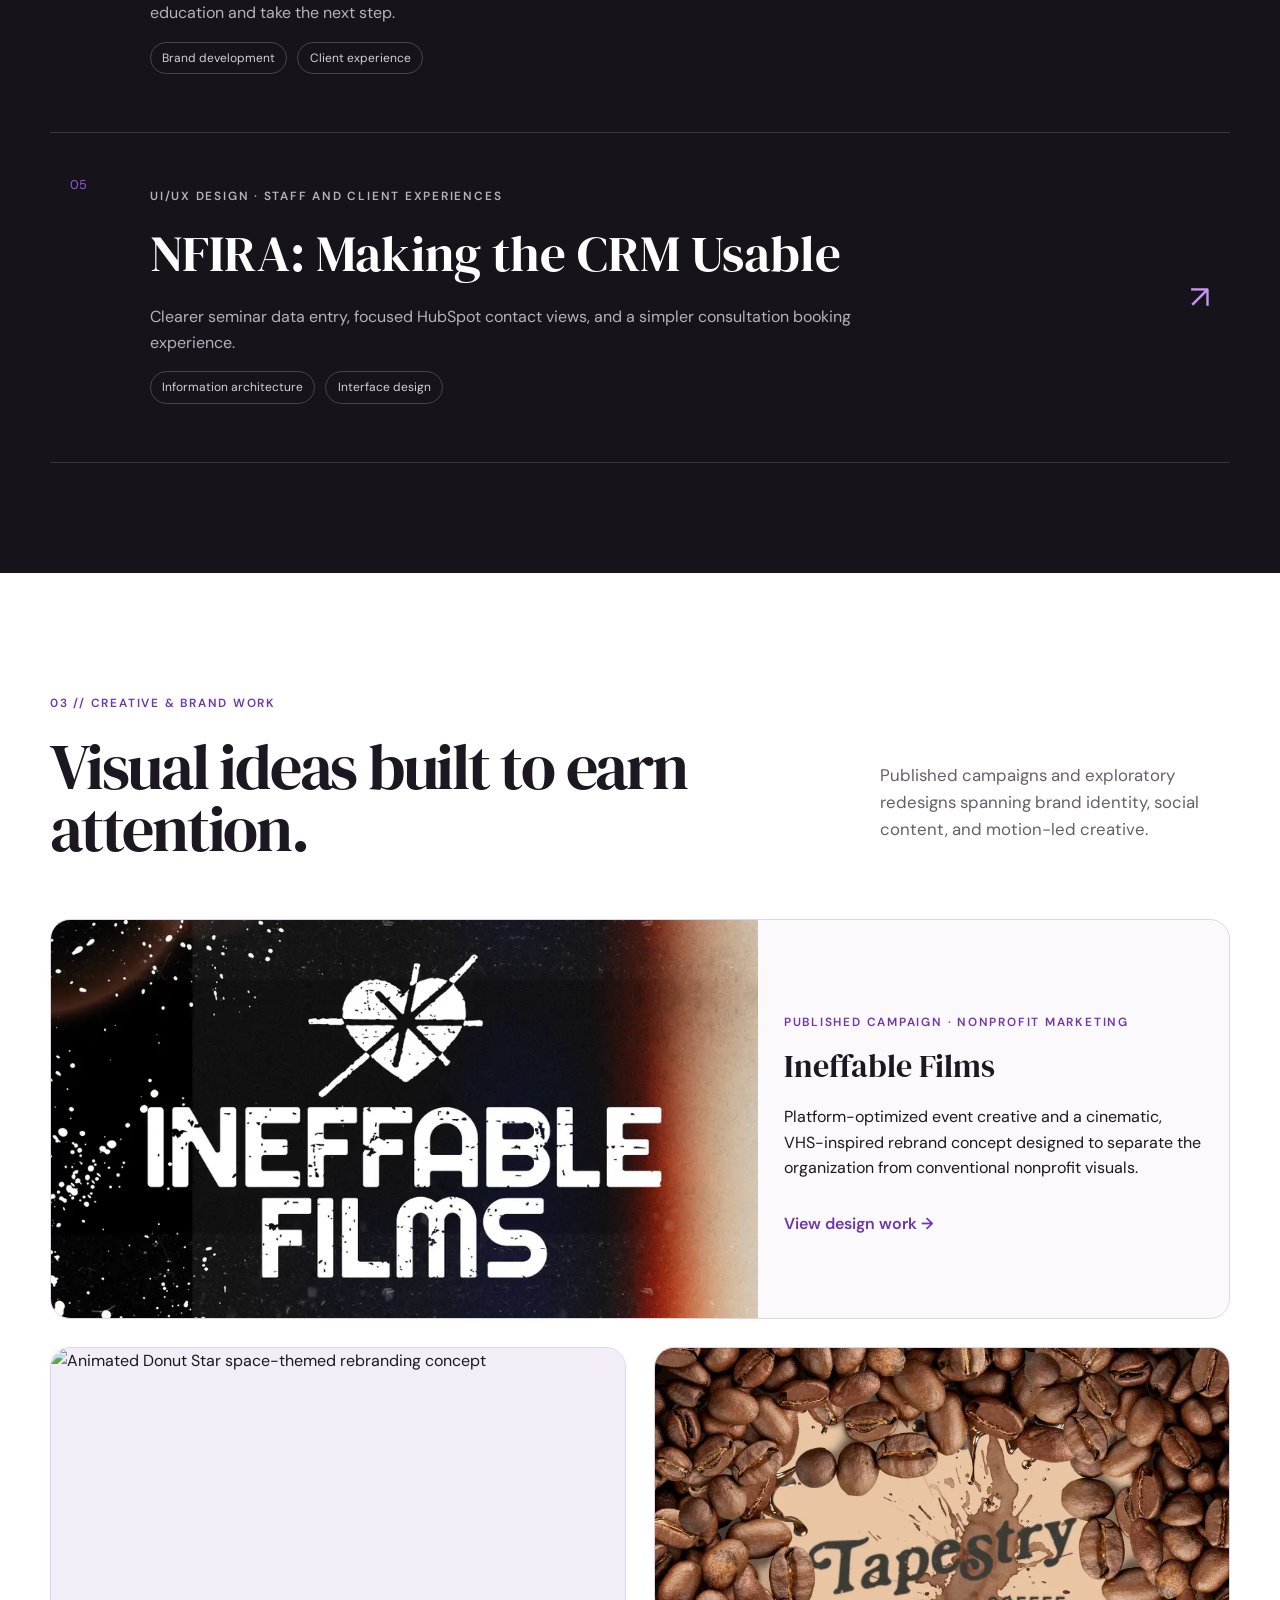
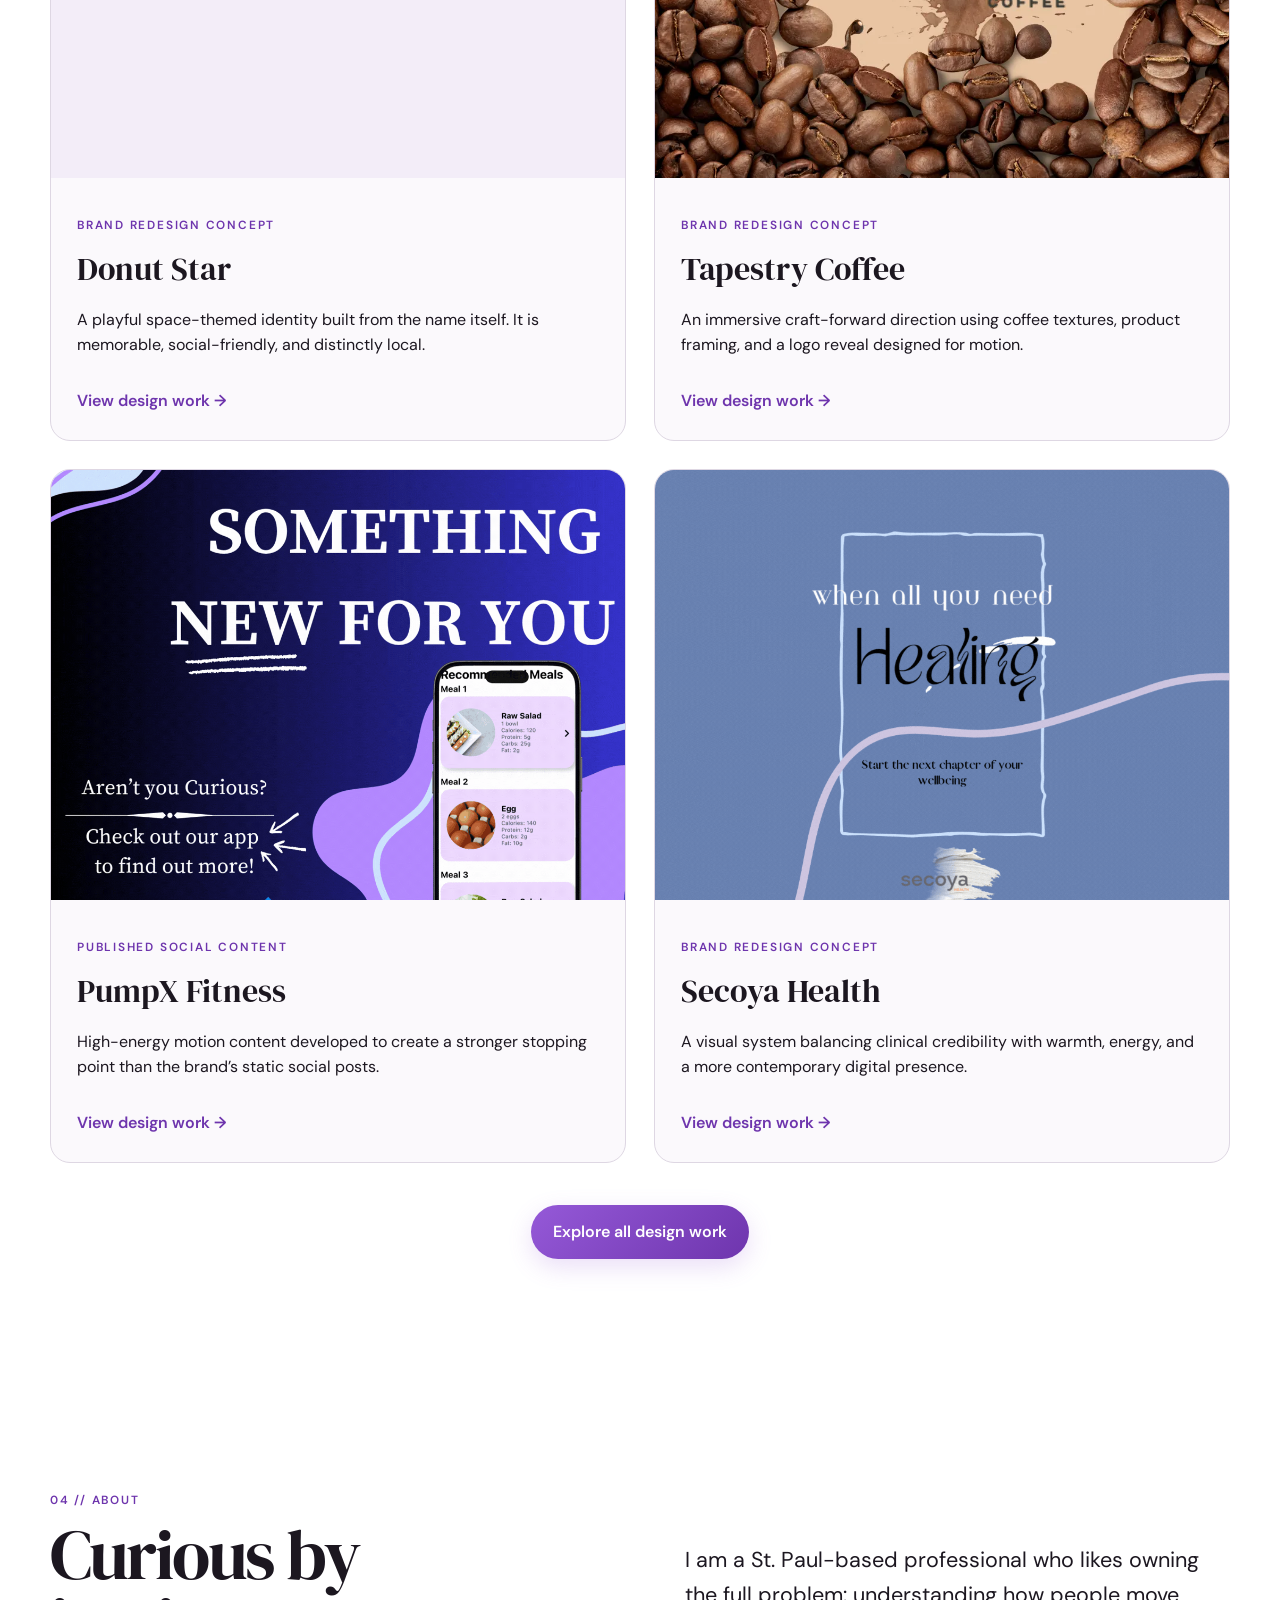
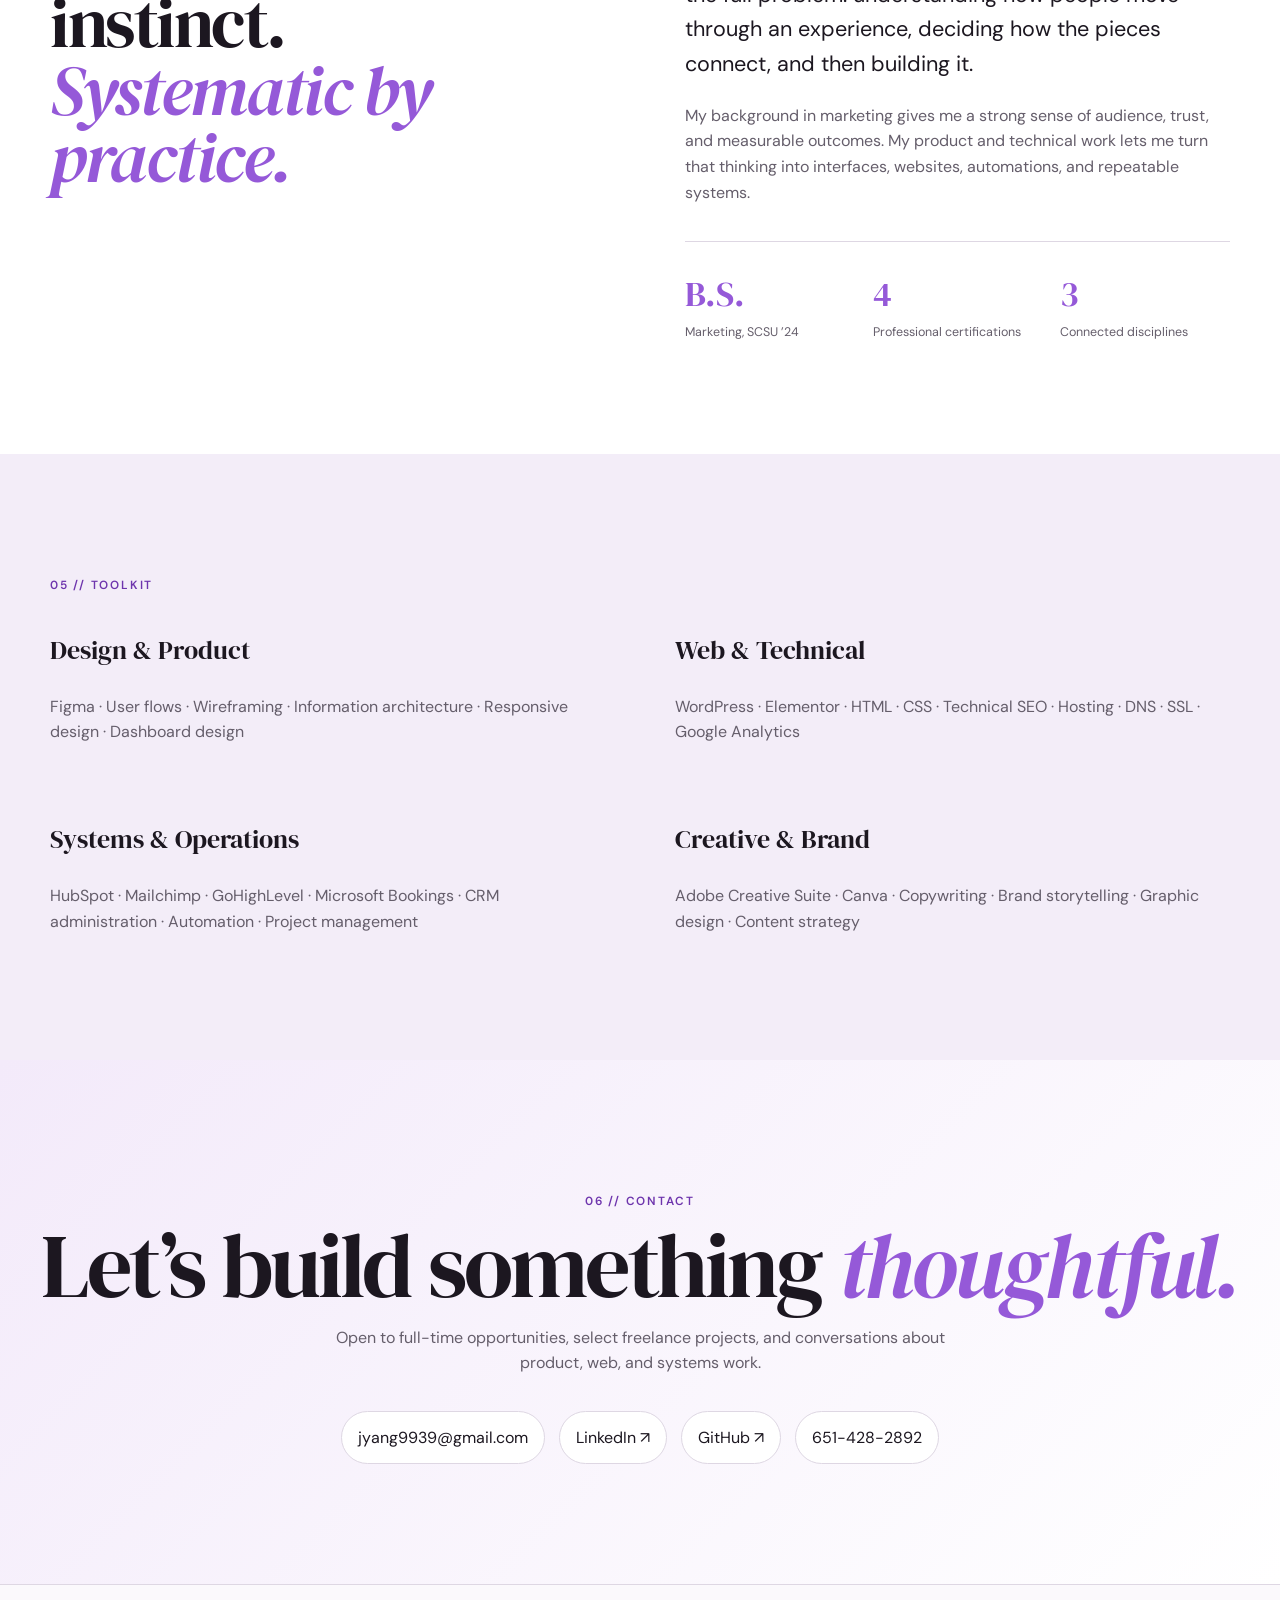
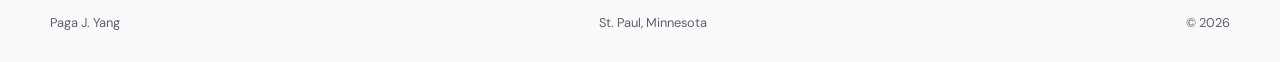
==== commit 682cad32: "Add files via upload" ====
--- a/index.html
+++ b/index.html
@@ -46,17 +46,18 @@
 
     <section class="section work-section" id="work">
       <p class="section-number">02 // Selected work</p>
-      <div class="section-heading"><h2>Systems, products, and digital experiences.</h2><p>Four case studies showing the problem, the decisions behind the work, and what changed.</p></div>
+      <div class="section-heading"><h2>Systems, products, and digital experiences.</h2><p>Five case studies showing the problem, the decisions behind the work, and what changed.</p></div>
       <div class="project-list">
-        <a class="project-card featured" href="case-studies/annuity-junction.html">
-          <div class="project-index">01</div><div><p class="kicker">Product design · SaaS marketplace</p><h3>Annuity Junction</h3><p>A location-based insurance marketplace designed around trust, conversion, and three distinct user roles.</p><ul><li>Information architecture</li><li>Role-based dashboards</li><li>WordPress development</li></ul></div><span class="project-arrow">↗</span>
+        <a class="project-card featured" href="case-studies/nfira-product-design.html"><div class="project-index">01</div><div><p class="kicker">Product design · NFI Solutions</p><h3>NFIRA CRE System</h3><p>How a manual client tracker evolved into a coordinated CRM system that supports staff while preserving human-led relationships.</p><ul><li>Product evolution</li><li>Systems design</li></ul></div><span class="project-arrow">↗</span></a>
+        <a class="project-card" href="case-studies/annuity-junction.html">
+          <div class="project-index">02</div><div><p class="kicker">Product design · SaaS marketplace</p><h3>Annuity Junction</h3><p>A location-based insurance marketplace designed around trust, conversion, and three distinct user roles.</p><ul><li>Information architecture</li><li>Role-based dashboards</li><li>WordPress development</li></ul></div><span class="project-arrow">↗</span>
         </a>
         <a class="project-card" href="case-studies/nfi-websites.html">
-          <div class="project-index">02</div><div><p class="kicker">Web development · Design systems</p><h3>NFI Websites</h3><p>Two connected brand websites designed for different audiences on one reusable, maintainable foundation.</p><ul><li>65% visibility growth</li><li>50% to 70% traffic increase</li><li>Reusable templates</li></ul></div><span class="project-arrow">↗</span>
+          <div class="project-index">03</div><div><p class="kicker">Web development · Design systems</p><h3>NFI Solutions Website</h3><p>The original agent-focused site: planned information architecture, reusable templates, and a complete WordPress build.</p><ul><li>Information architecture</li><li>Technical SEO</li></ul></div><span class="project-arrow">↗</span>
         </a>
-        <a class="project-card" href="case-studies/nfira-product-design.html"><div class="project-index">03</div><div><p class="kicker">Product design · NFI Solutions</p><h3>NFIRA CRE System</h3><p>How a manual client tracker evolved into a coordinated CRM system that supports staff while preserving human-led relationships.</p><ul><li>Product evolution</li><li>Systems design</li></ul></div><span class="project-arrow">↗</span></a>
+        <a class="project-card" href="case-studies/nfira-website-design.html"><div class="project-index">04</div><div><p class="kicker">Web development · Brand and UX</p><h3>NFI Retirement Academy Website</h3><p>The original brand and website launch, designed to help everyday clients understand retirement education and take the next step.</p><ul><li>Brand development</li><li>Client experience</li></ul></div><span class="project-arrow">↗</span></a>
         <a class="project-card" href="case-studies/nfira-ui-ux.html">
-          <div class="project-index">04</div><div><p class="kicker">UI/UX design · Staff and client experiences</p><h3>NFIRA: Making the CRM Usable</h3><p>Clearer seminar data entry, focused HubSpot contact views, and a simpler consultation booking experience.</p><ul><li>Information architecture</li><li>Interface design</li></ul></div><span class="project-arrow">↗</span>
+          <div class="project-index">05</div><div><p class="kicker">UI/UX design · Staff and client experiences</p><h3>NFIRA: Making the CRM Usable</h3><p>Clearer seminar data entry, focused HubSpot contact views, and a simpler consultation booking experience.</p><ul><li>Information architecture</li><li>Interface design</li></ul></div><span class="project-arrow">↗</span>
         </a>
       </div>
     </section>
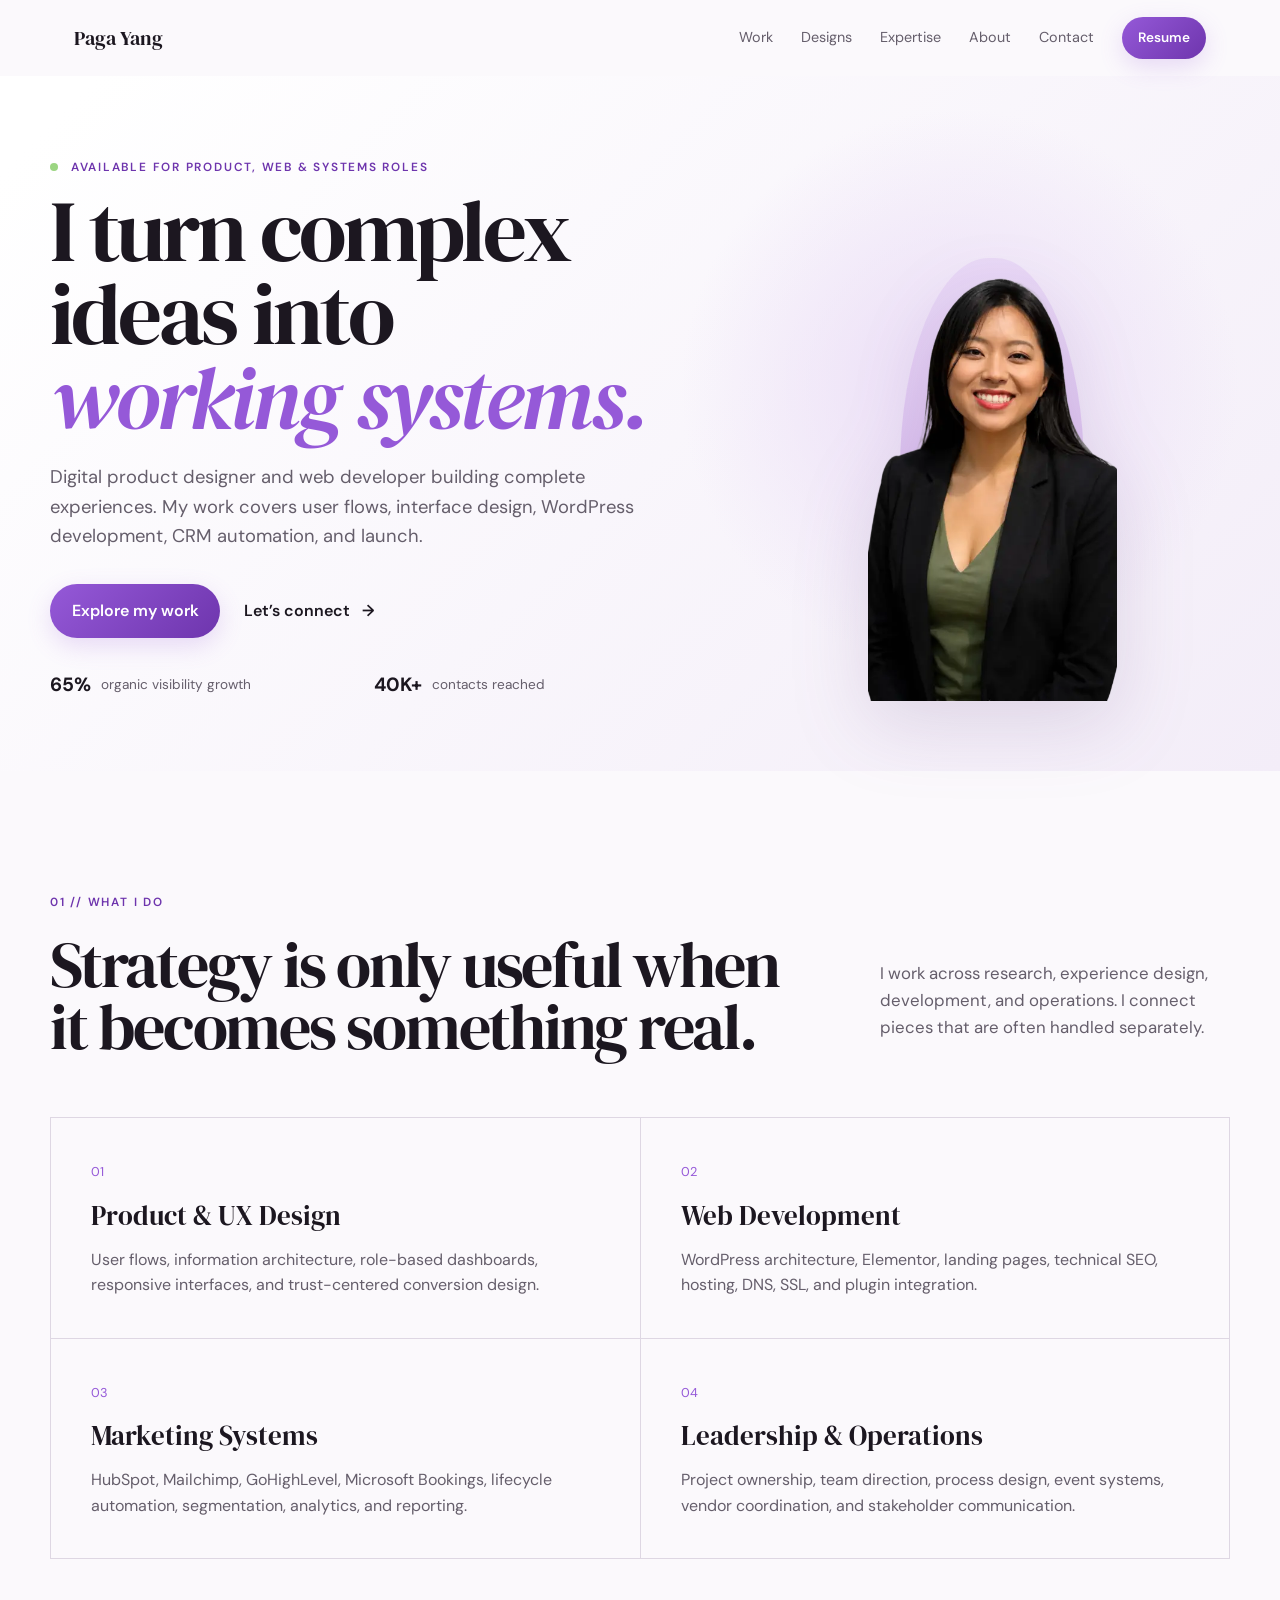
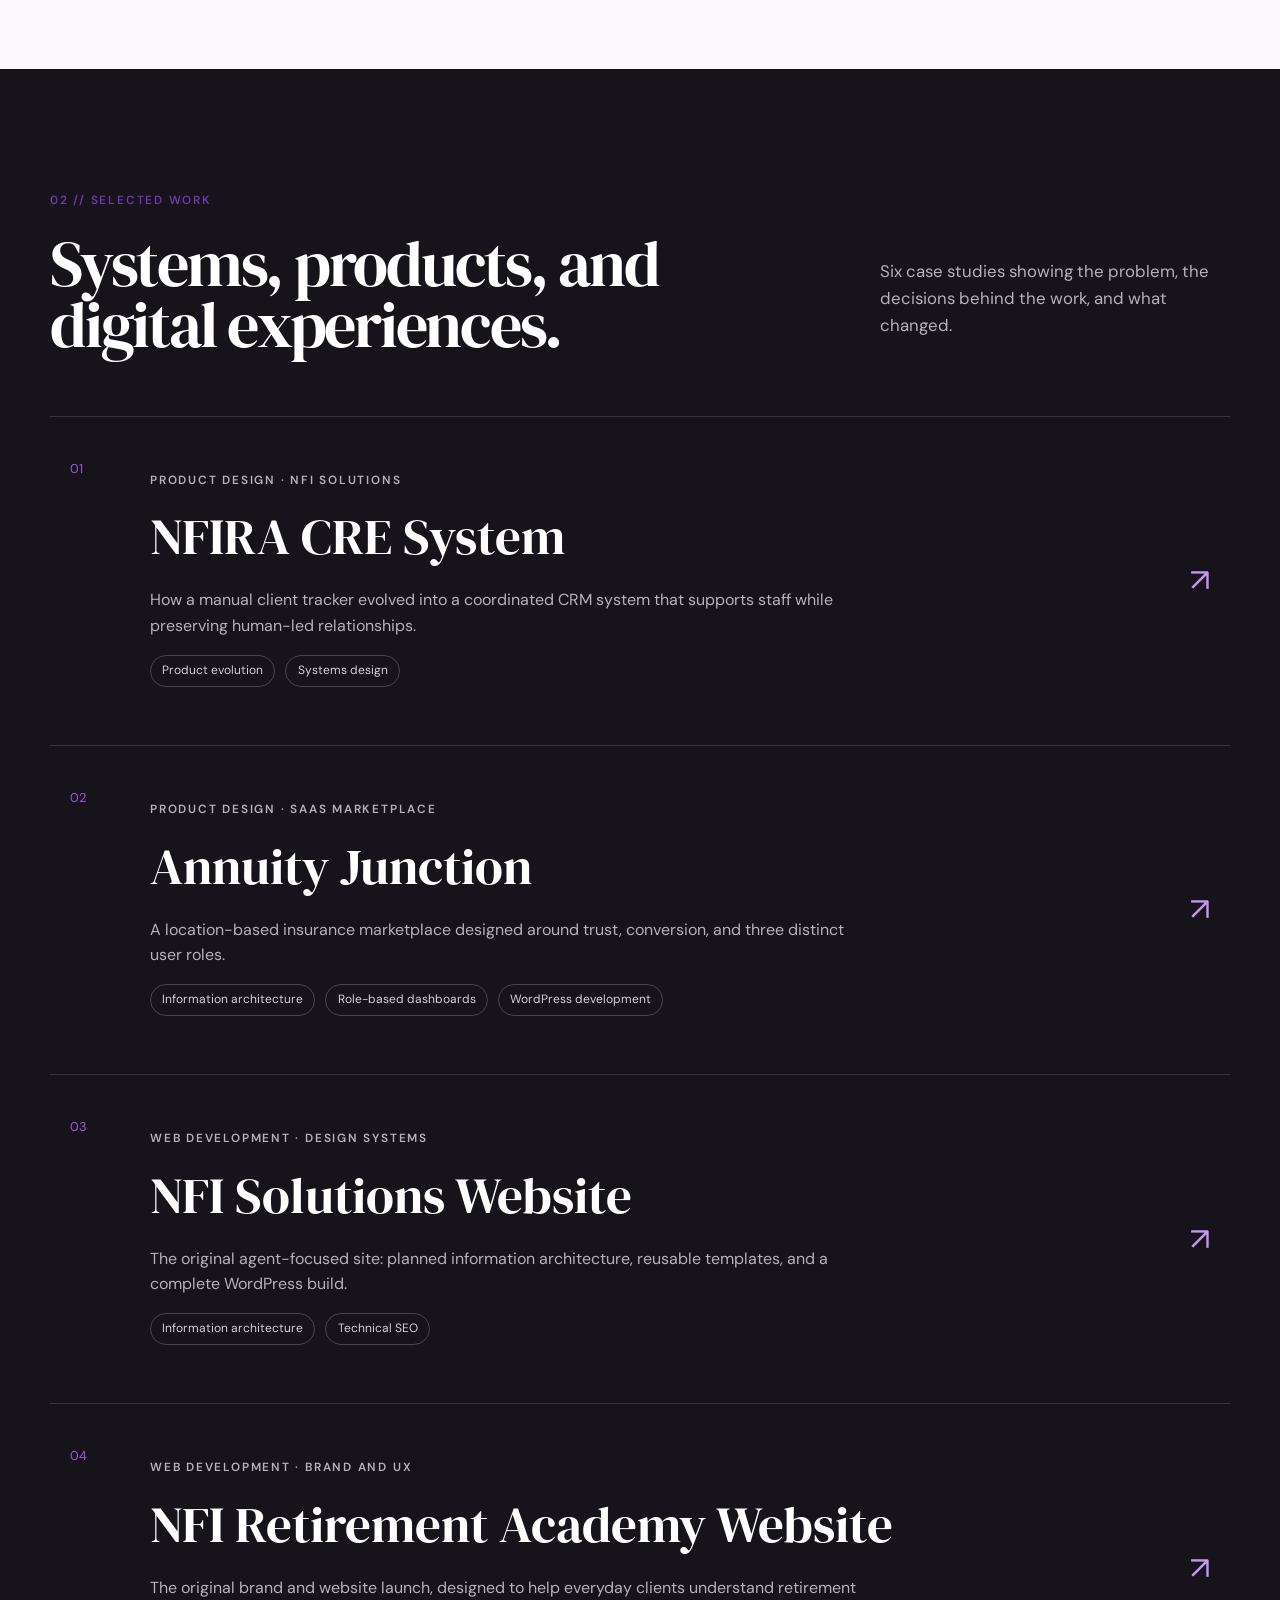
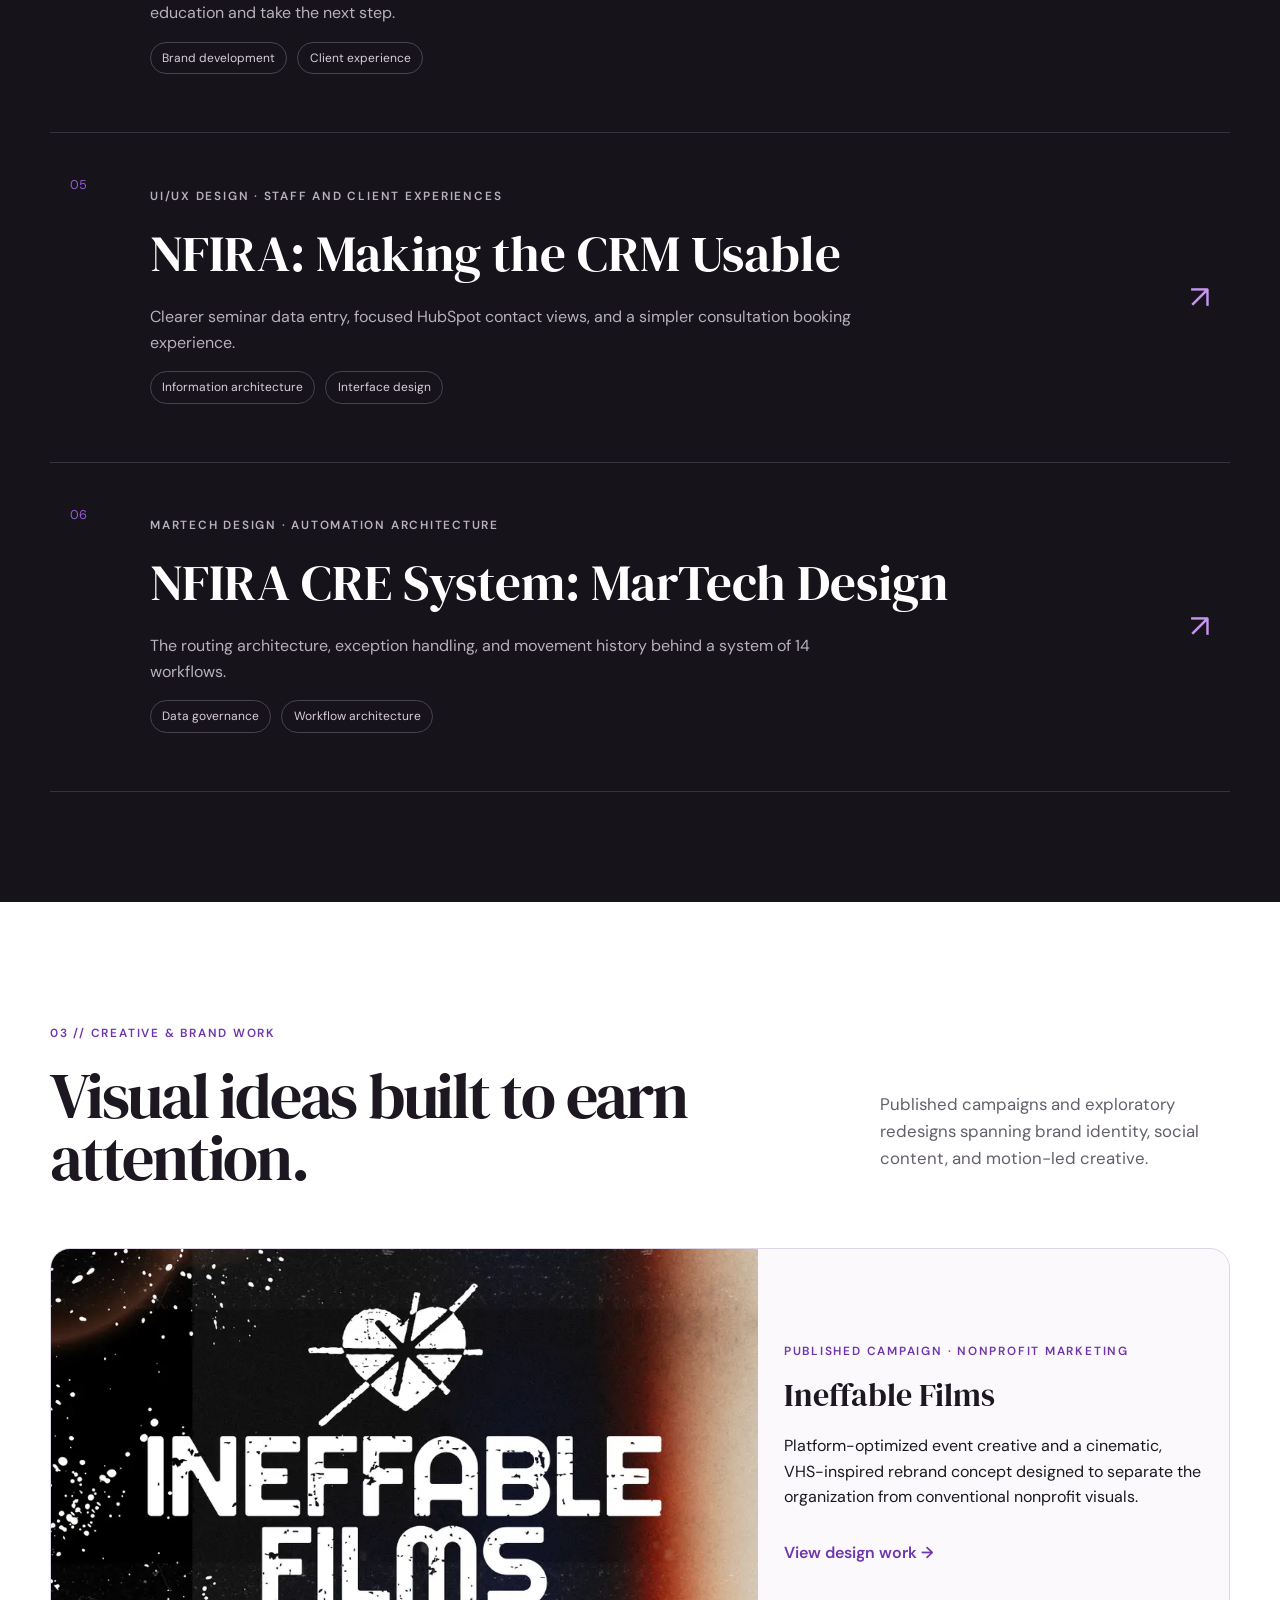
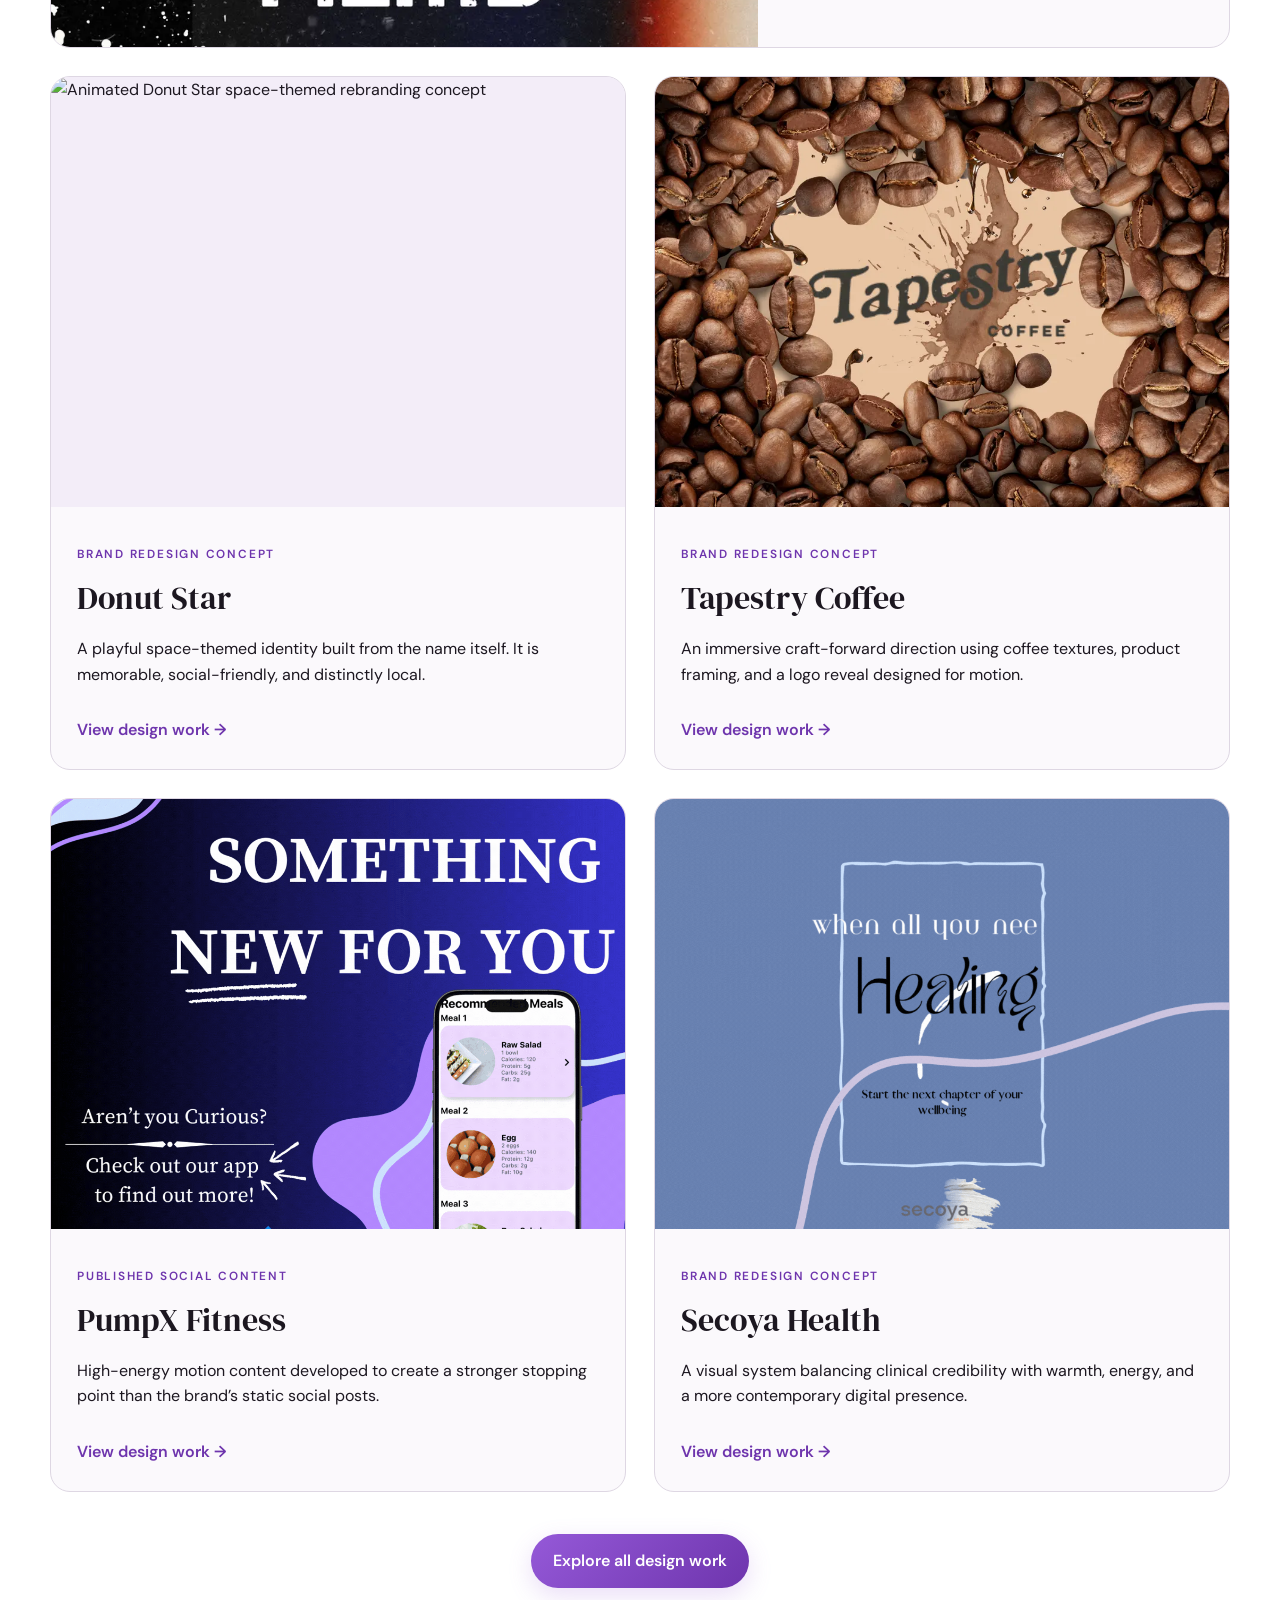
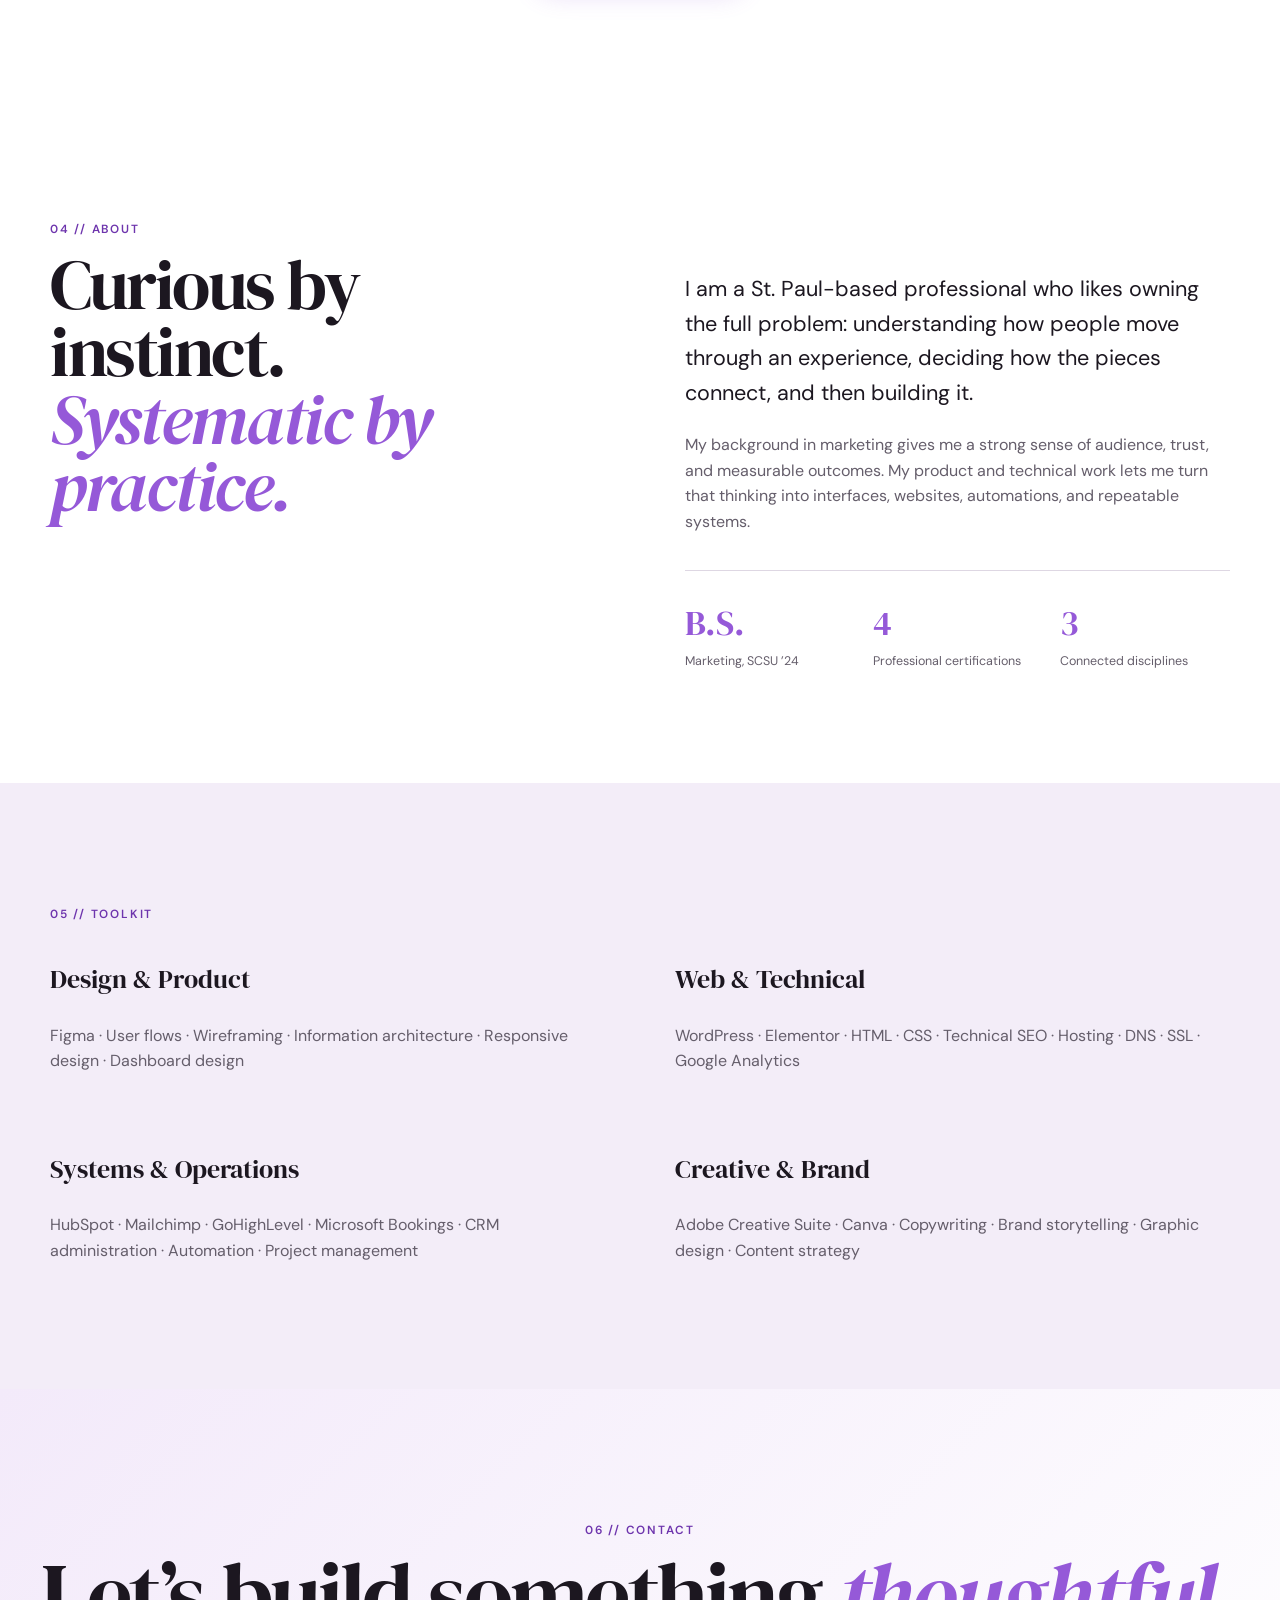
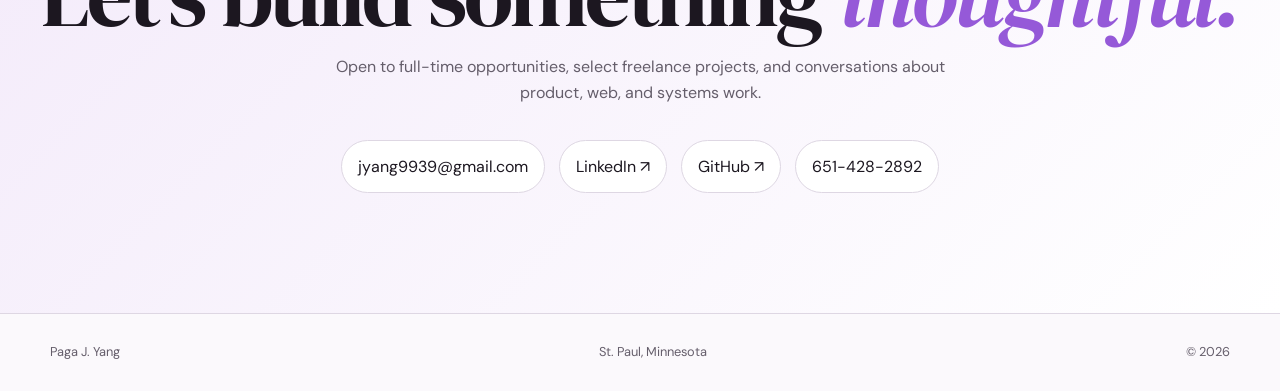
==== commit 44d69a41: "Add files via upload" ====
--- a/index.html
+++ b/index.html
@@ -46,7 +46,7 @@
 
     <section class="section work-section" id="work">
       <p class="section-number">02 // Selected work</p>
-      <div class="section-heading"><h2>Systems, products, and digital experiences.</h2><p>Five case studies showing the problem, the decisions behind the work, and what changed.</p></div>
+      <div class="section-heading"><h2>Systems, products, and digital experiences.</h2><p>Six case studies showing the problem, the decisions behind the work, and what changed.</p></div>
       <div class="project-list">
         <a class="project-card featured" href="case-studies/nfira-product-design.html"><div class="project-index">01</div><div><p class="kicker">Product design · NFI Solutions</p><h3>NFIRA CRE System</h3><p>How a manual client tracker evolved into a coordinated CRM system that supports staff while preserving human-led relationships.</p><ul><li>Product evolution</li><li>Systems design</li></ul></div><span class="project-arrow">↗</span></a>
         <a class="project-card" href="case-studies/annuity-junction.html">
@@ -59,6 +59,7 @@
         <a class="project-card" href="case-studies/nfira-ui-ux.html">
           <div class="project-index">05</div><div><p class="kicker">UI/UX design · Staff and client experiences</p><h3>NFIRA: Making the CRM Usable</h3><p>Clearer seminar data entry, focused HubSpot contact views, and a simpler consultation booking experience.</p><ul><li>Information architecture</li><li>Interface design</li></ul></div><span class="project-arrow">↗</span>
         </a>
+<a class="project-card" href="case-studies/nfira-martech.html"><div class="project-index">06</div><div><p class="kicker">MarTech design · Automation architecture</p><h3>NFIRA CRE System: MarTech Design</h3><p>The routing architecture, exception handling, and movement history behind a system of 14 workflows.</p><ul><li>Data governance</li><li>Workflow architecture</li></ul></div><span class="project-arrow">↗</span></a>
       </div>
     </section>
 
--- a/styles.css
+++ b/styles.css
@@ -14,3 +14,5 @@
 .ui-context,.ui-note{color:var(--muted);font-size:.9rem}.ui-context{margin-top:20px}.ui-note{padding-bottom:24px;border-bottom:1px solid var(--line)}.ui-figure{margin:36px 0;border:1px solid var(--line);border-radius:16px;overflow:hidden;background:#fff}.ui-figure a{display:block;padding:16px;background:var(--lav)}.ui-figure img{width:100%;height:auto;object-fit:contain}.ui-figure figcaption{padding:16px 20px;font-size:.88rem;color:var(--muted)}.ui-gallery{display:grid;grid-template-columns:repeat(2,minmax(0,1fr));gap:24px;align-items:start}.ui-gallery .ui-figure{margin:24px 0}.ui-phone{max-width:420px;margin-left:auto;margin-right:auto}.ui-case .case-callout strong{font-size:1.7rem}.ui-case a:focus-visible{outline:3px solid var(--deep);outline-offset:4px}@media(max-width:600px){.ui-gallery{grid-template-columns:1fr;gap:0}.ui-case .case-callout{padding:28px}.ui-figure a{padding:8px}}
 
 .product-detail{margin:28px 0;padding:18px;border:1px solid var(--line);border-radius:14px}.product-detail summary{cursor:pointer;color:var(--deep);font-weight:600}.product-detail summary:focus-visible{outline:3px solid var(--deep);outline-offset:4px}
+
+.martech-shot{max-width:540px;margin:32px auto}.case-body section.martech-inventory{grid-template-columns:1fr;gap:24px}.workflow-table-wrap{overflow-x:auto}.workflow-reference{width:100%;border-collapse:collapse;font-size:.9rem}.workflow-reference caption{text-align:left;font-weight:600;margin-bottom:12px}.workflow-reference th,.workflow-reference td{border:1px solid var(--line);padding:14px;text-align:left;vertical-align:top}.workflow-reference thead{background:var(--lav)}.workflow-reference tbody tr:nth-child(even){background:#fff}.workflow-reference th:first-child{white-space:nowrap}
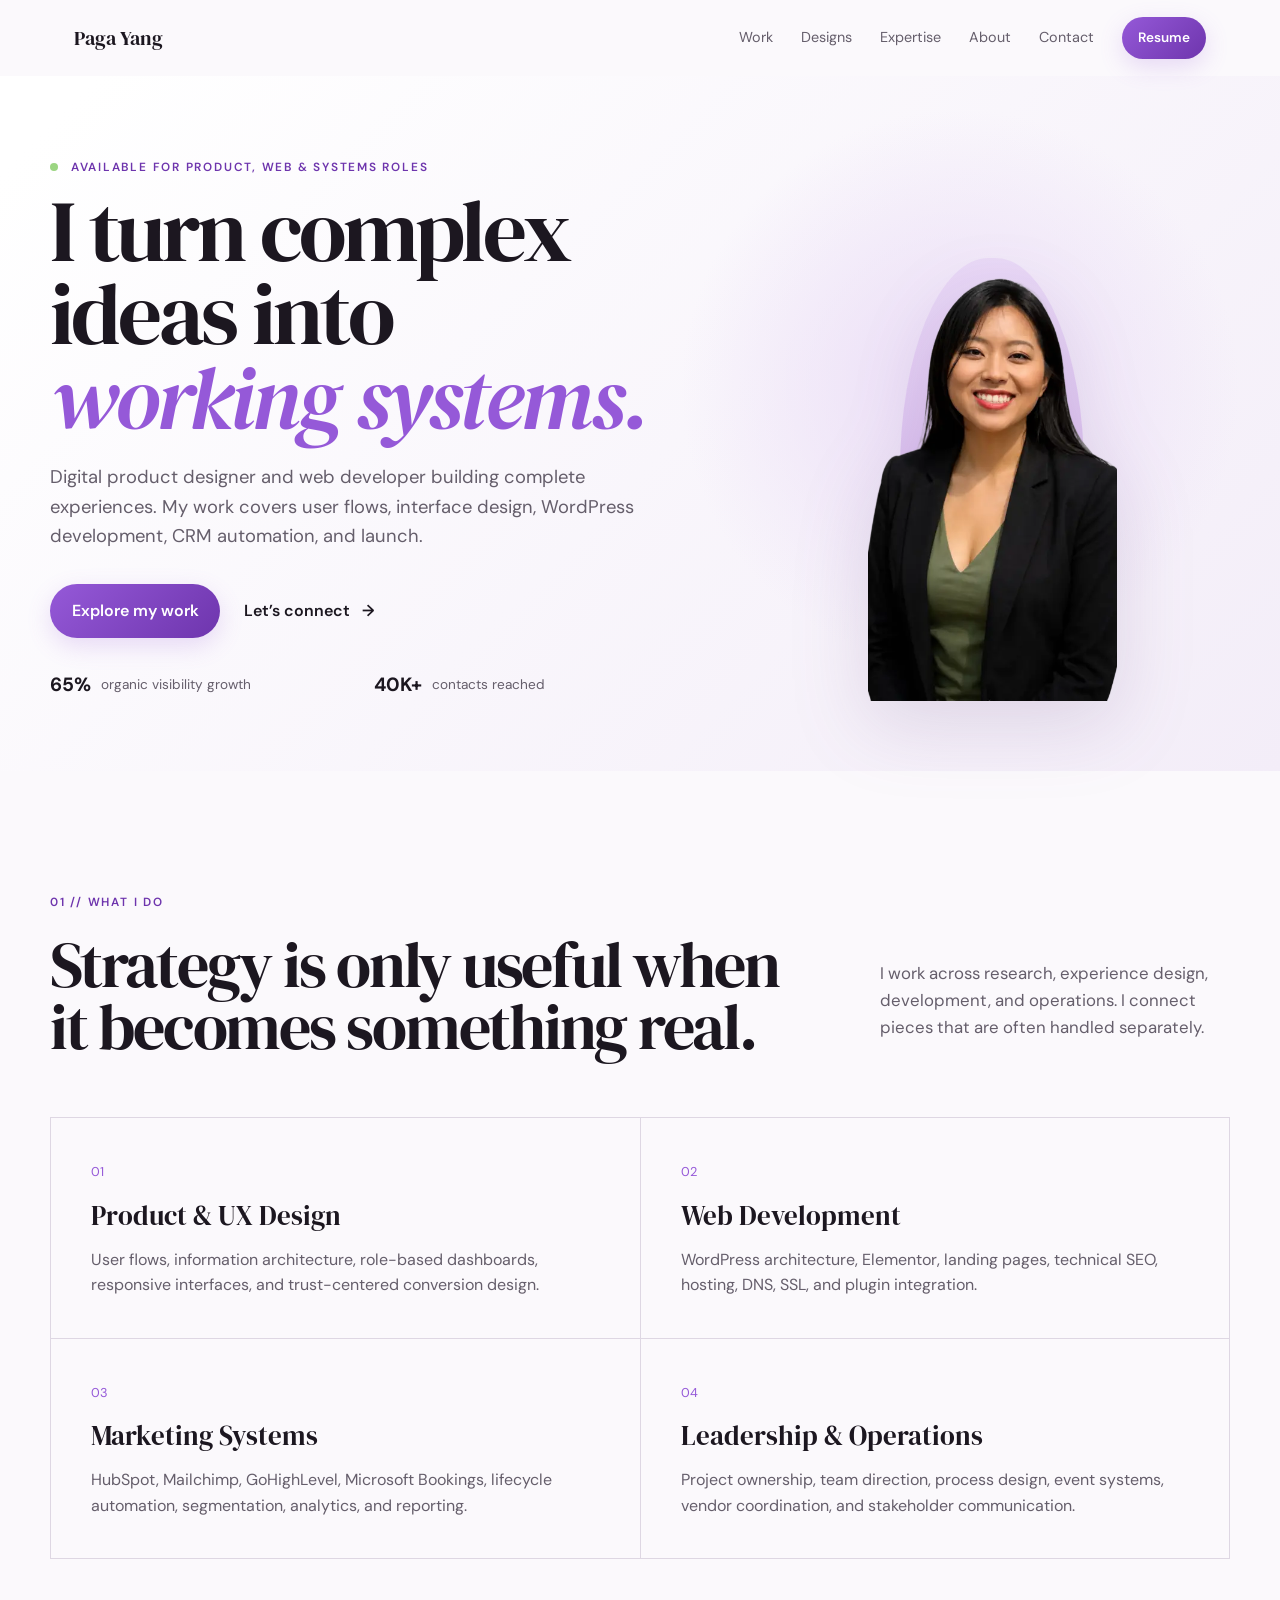
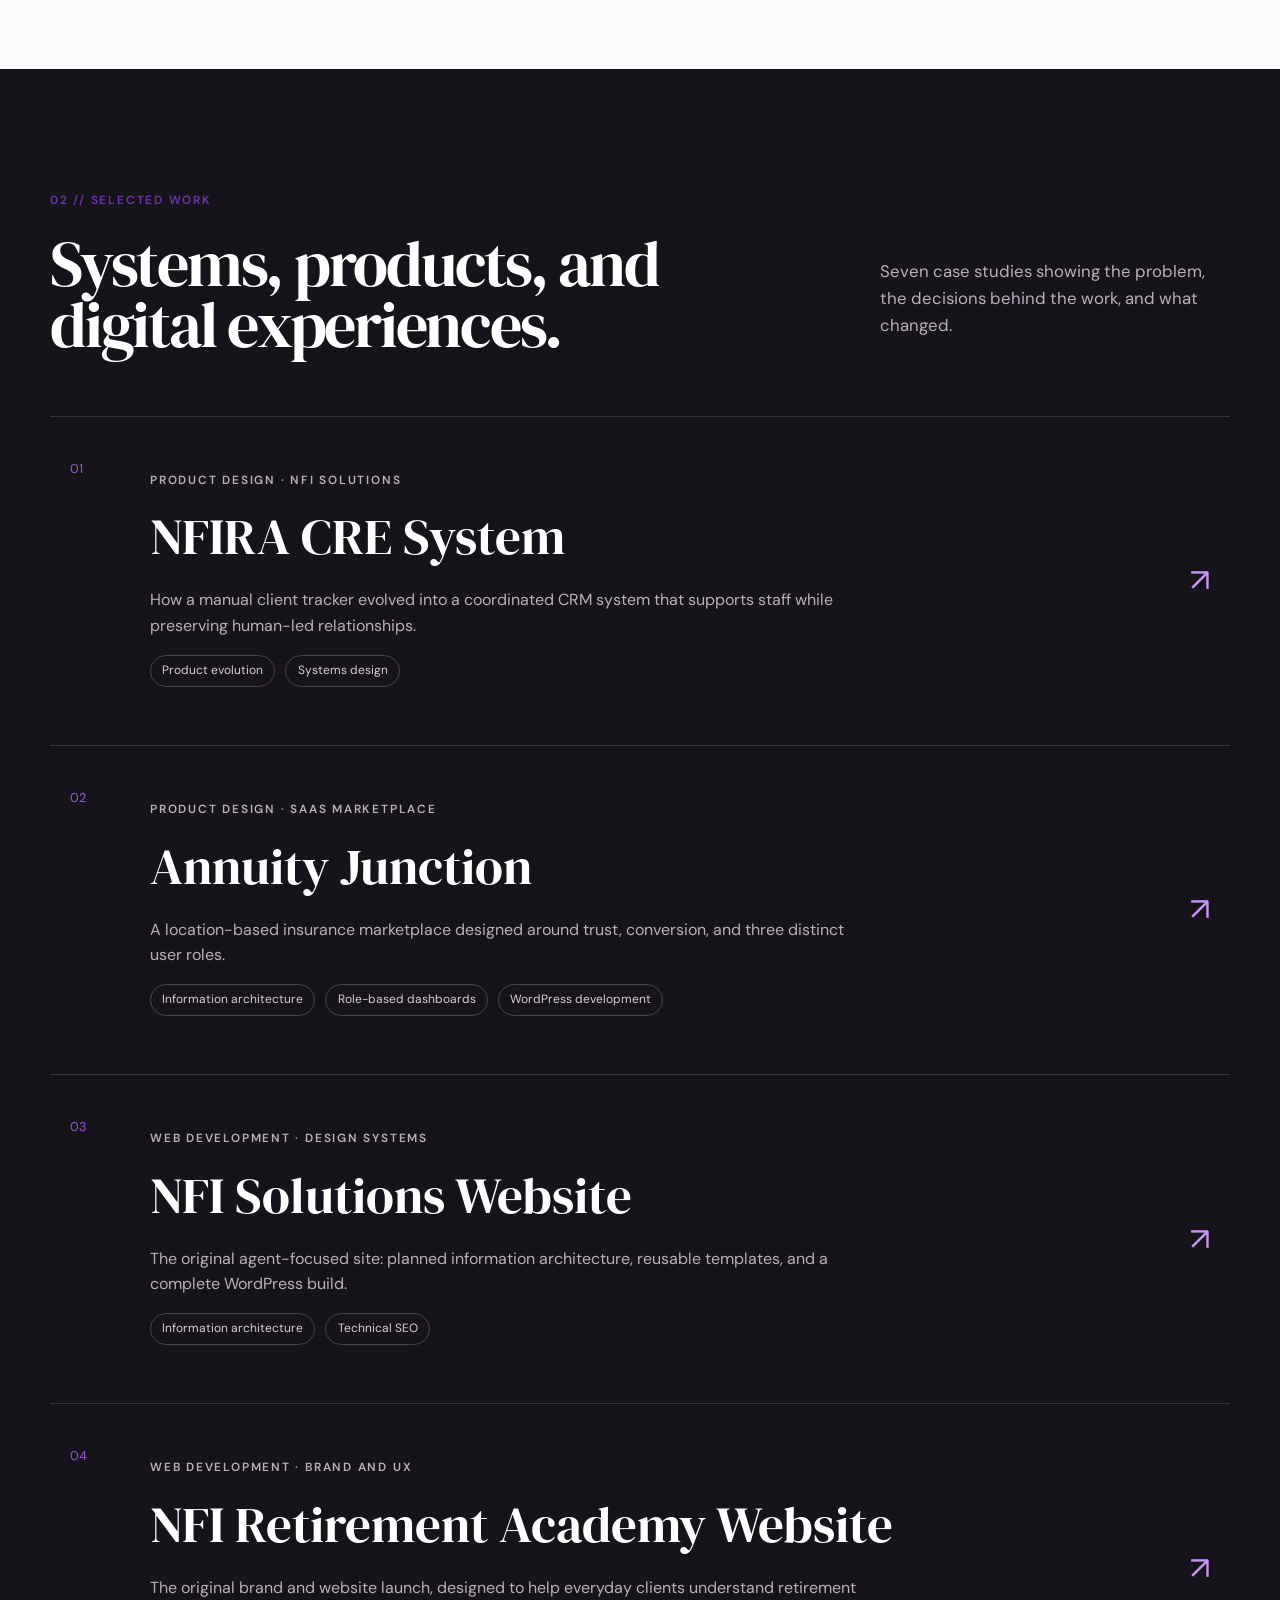
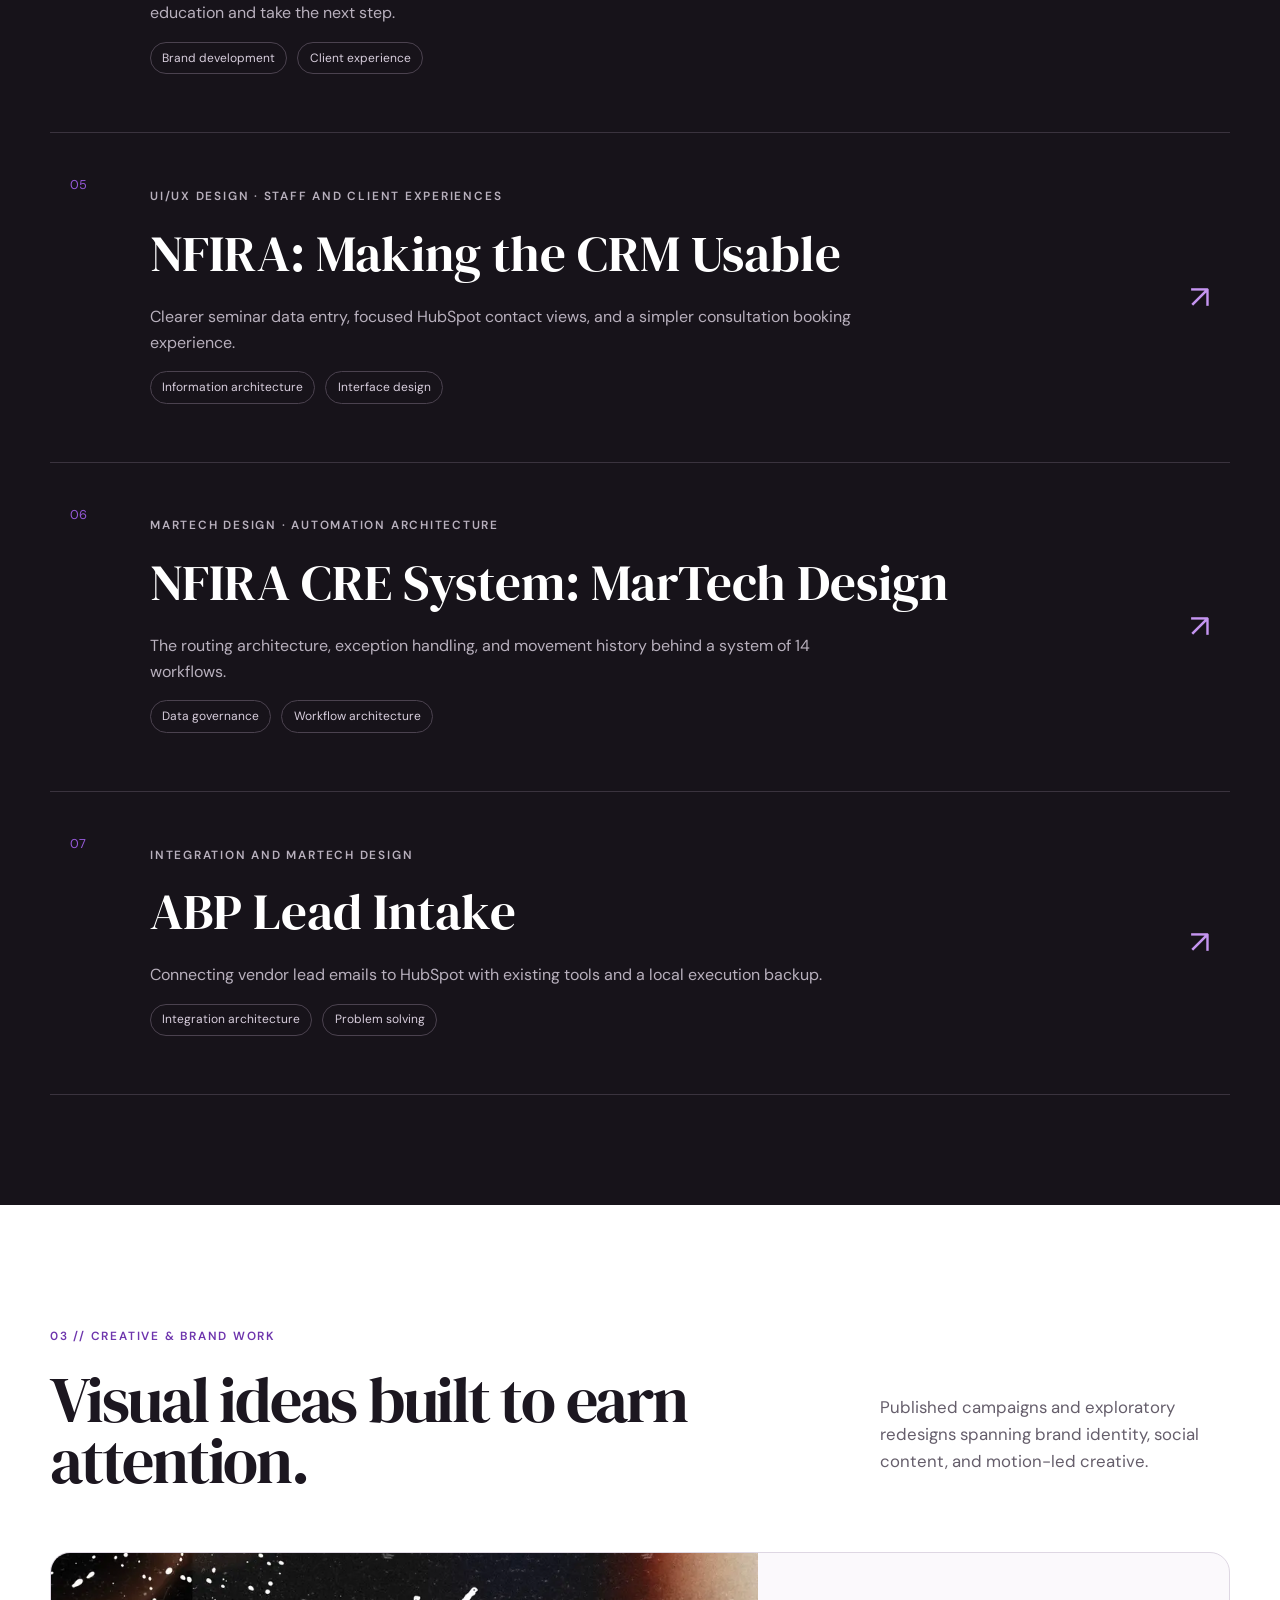
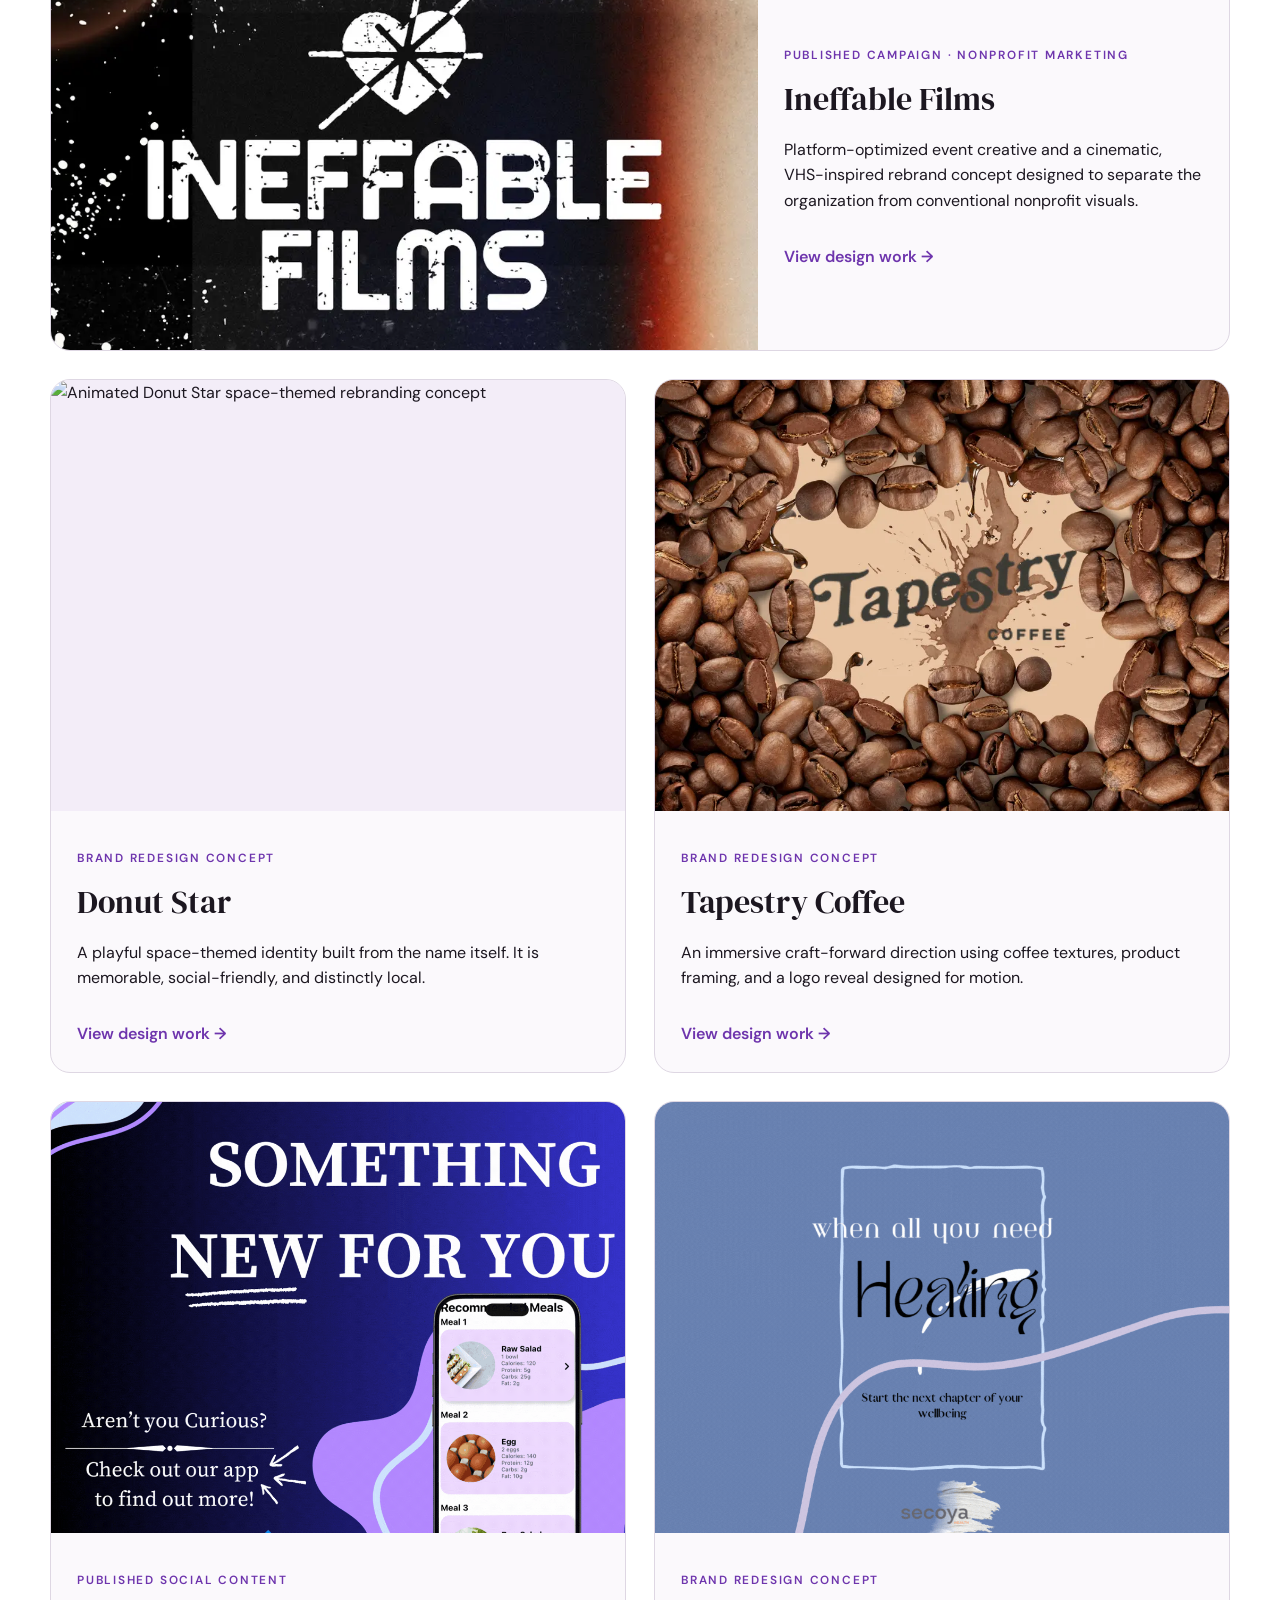
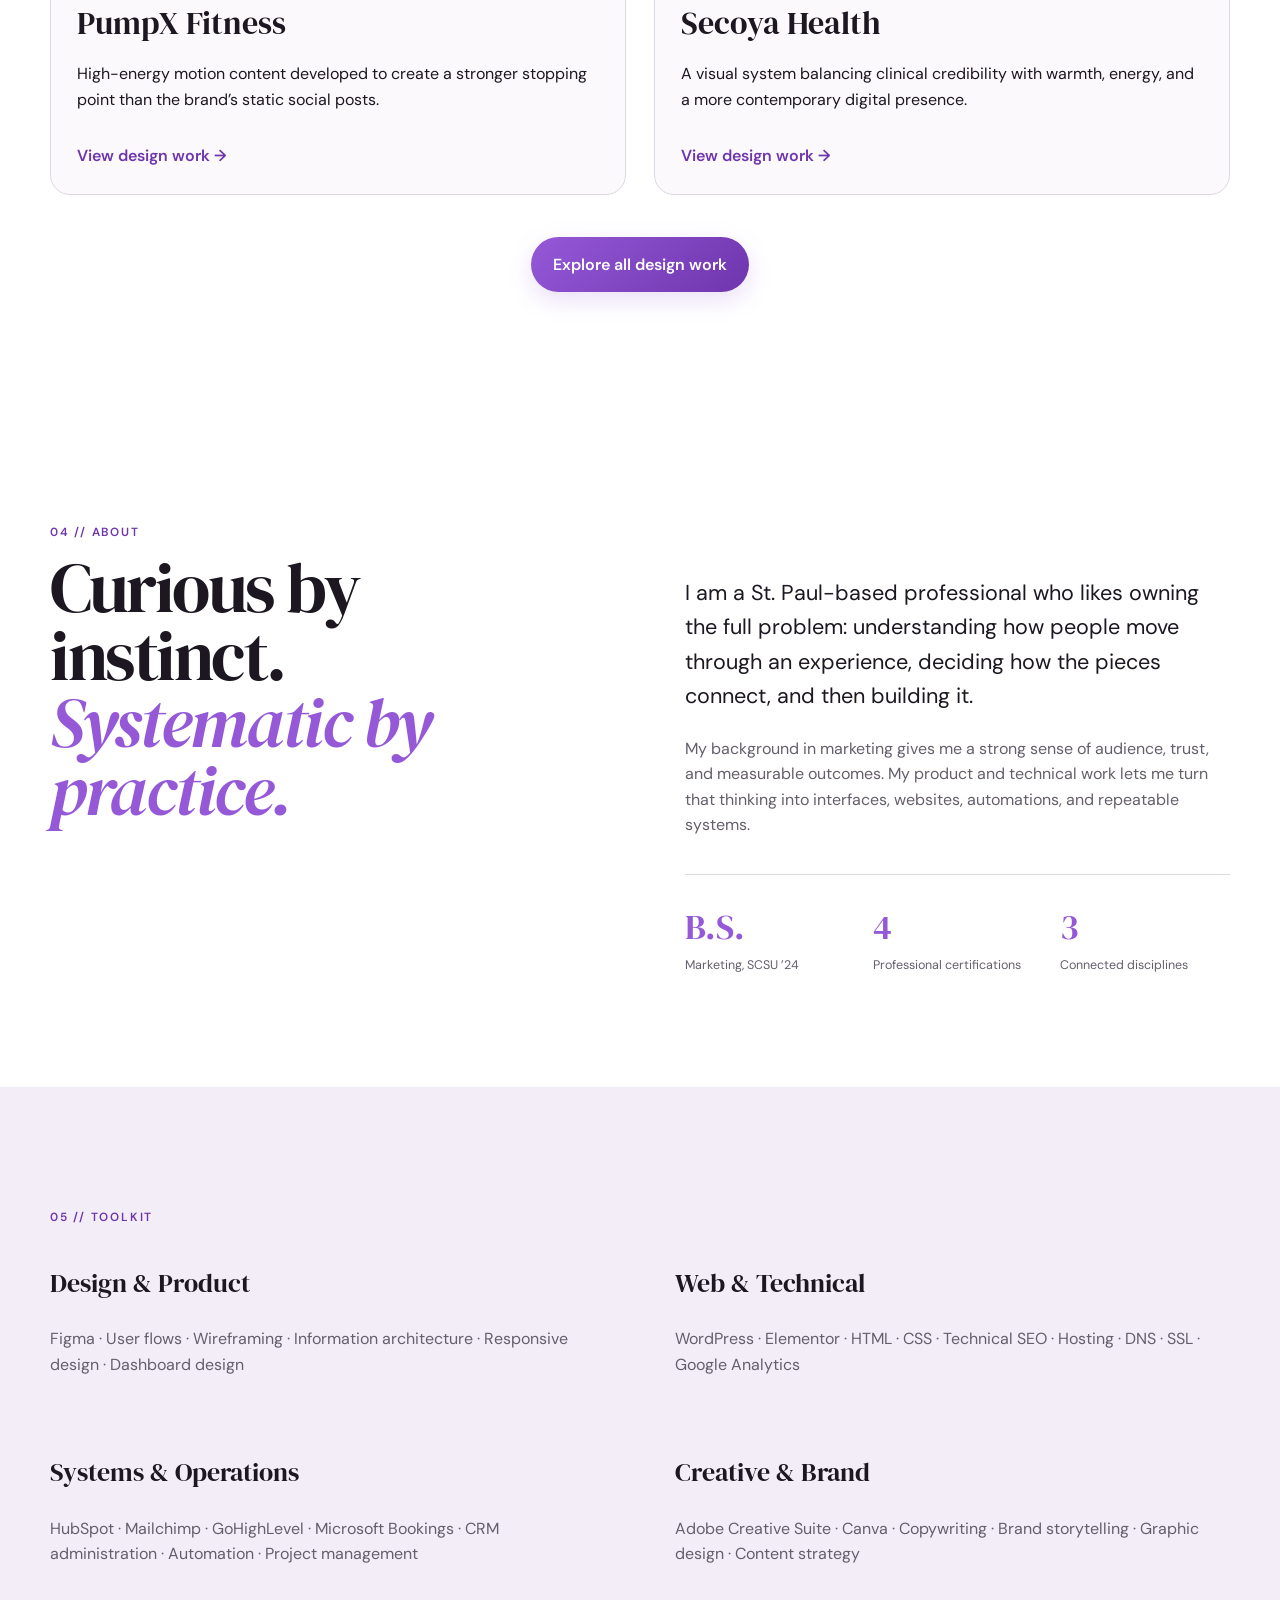
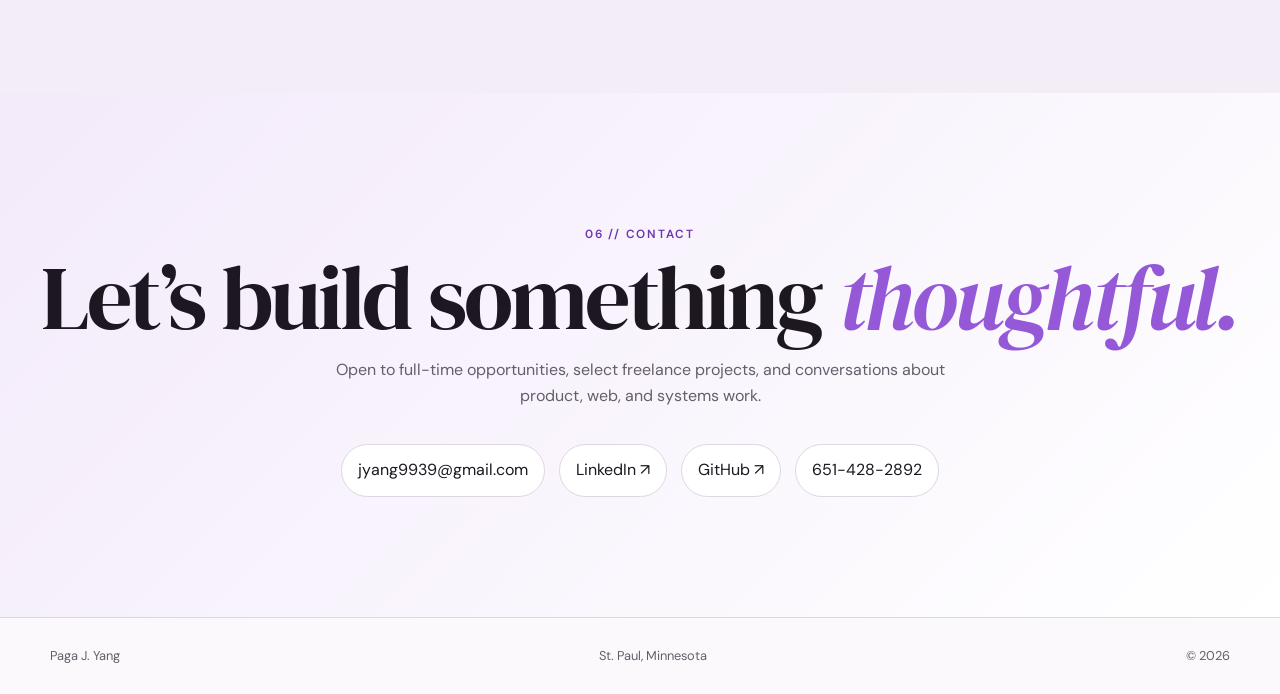
==== commit ecc1515d: "Add files via upload" ====
--- a/index.html
+++ b/index.html
@@ -46,7 +46,7 @@
 
     <section class="section work-section" id="work">
       <p class="section-number">02 // Selected work</p>
-      <div class="section-heading"><h2>Systems, products, and digital experiences.</h2><p>Six case studies showing the problem, the decisions behind the work, and what changed.</p></div>
+      <div class="section-heading"><h2>Systems, products, and digital experiences.</h2><p>Seven case studies showing the problem, the decisions behind the work, and what changed.</p></div>
       <div class="project-list">
         <a class="project-card featured" href="case-studies/nfira-product-design.html"><div class="project-index">01</div><div><p class="kicker">Product design · NFI Solutions</p><h3>NFIRA CRE System</h3><p>How a manual client tracker evolved into a coordinated CRM system that supports staff while preserving human-led relationships.</p><ul><li>Product evolution</li><li>Systems design</li></ul></div><span class="project-arrow">↗</span></a>
         <a class="project-card" href="case-studies/annuity-junction.html">
@@ -60,6 +60,7 @@
           <div class="project-index">05</div><div><p class="kicker">UI/UX design · Staff and client experiences</p><h3>NFIRA: Making the CRM Usable</h3><p>Clearer seminar data entry, focused HubSpot contact views, and a simpler consultation booking experience.</p><ul><li>Information architecture</li><li>Interface design</li></ul></div><span class="project-arrow">↗</span>
         </a>
 <a class="project-card" href="case-studies/nfira-martech.html"><div class="project-index">06</div><div><p class="kicker">MarTech design · Automation architecture</p><h3>NFIRA CRE System: MarTech Design</h3><p>The routing architecture, exception handling, and movement history behind a system of 14 workflows.</p><ul><li>Data governance</li><li>Workflow architecture</li></ul></div><span class="project-arrow">↗</span></a>
+<a class="project-card" href="case-studies/abp-integration.html"><div class="project-index">07</div><div><p class="kicker">Integration and MarTech design</p><h3>ABP Lead Intake</h3><p>Connecting vendor lead emails to HubSpot with existing tools and a local execution backup.</p><ul><li>Integration architecture</li><li>Problem solving</li></ul></div><span class="project-arrow">↗</span></a>
       </div>
     </section>
 
--- a/styles.css
+++ b/styles.css
@@ -16,3 +16,5 @@
 .product-detail{margin:28px 0;padding:18px;border:1px solid var(--line);border-radius:14px}.product-detail summary{cursor:pointer;color:var(--deep);font-weight:600}.product-detail summary:focus-visible{outline:3px solid var(--deep);outline-offset:4px}
 
 .martech-shot{max-width:540px;margin:32px auto}.case-body section.martech-inventory{grid-template-columns:1fr;gap:24px}.workflow-table-wrap{overflow-x:auto}.workflow-reference{width:100%;border-collapse:collapse;font-size:.9rem}.workflow-reference caption{text-align:left;font-weight:600;margin-bottom:12px}.workflow-reference th,.workflow-reference td{border:1px solid var(--line);padding:14px;text-align:left;vertical-align:top}.workflow-reference thead{background:var(--lav)}.workflow-reference tbody tr:nth-child(even){background:#fff}.workflow-reference th:first-child{white-space:nowrap}
+
+.case-body section.abp-section{grid-template-columns:1fr;gap:22px}.abp-figure{max-width:780px;margin:32px auto}.abp-figure img{width:100%;height:auto}.abp-section .workflow-reference{min-width:440px}
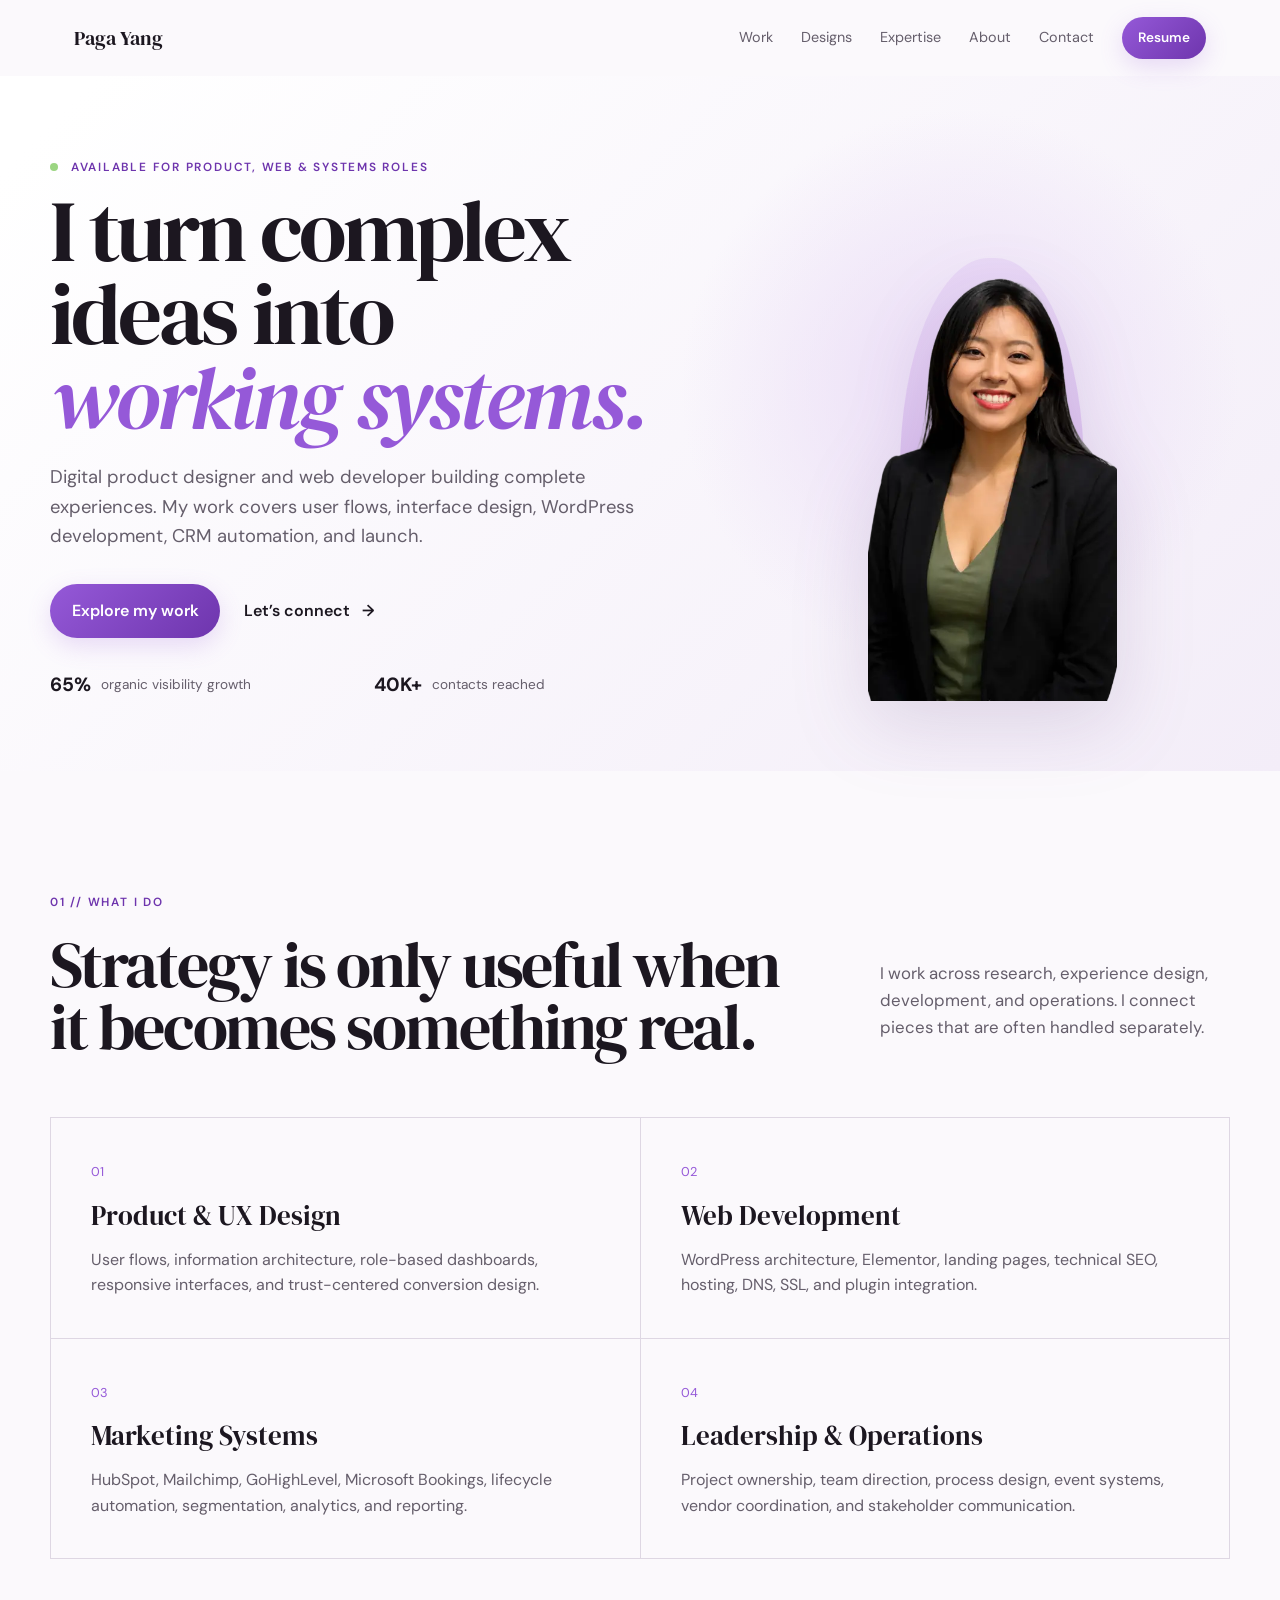
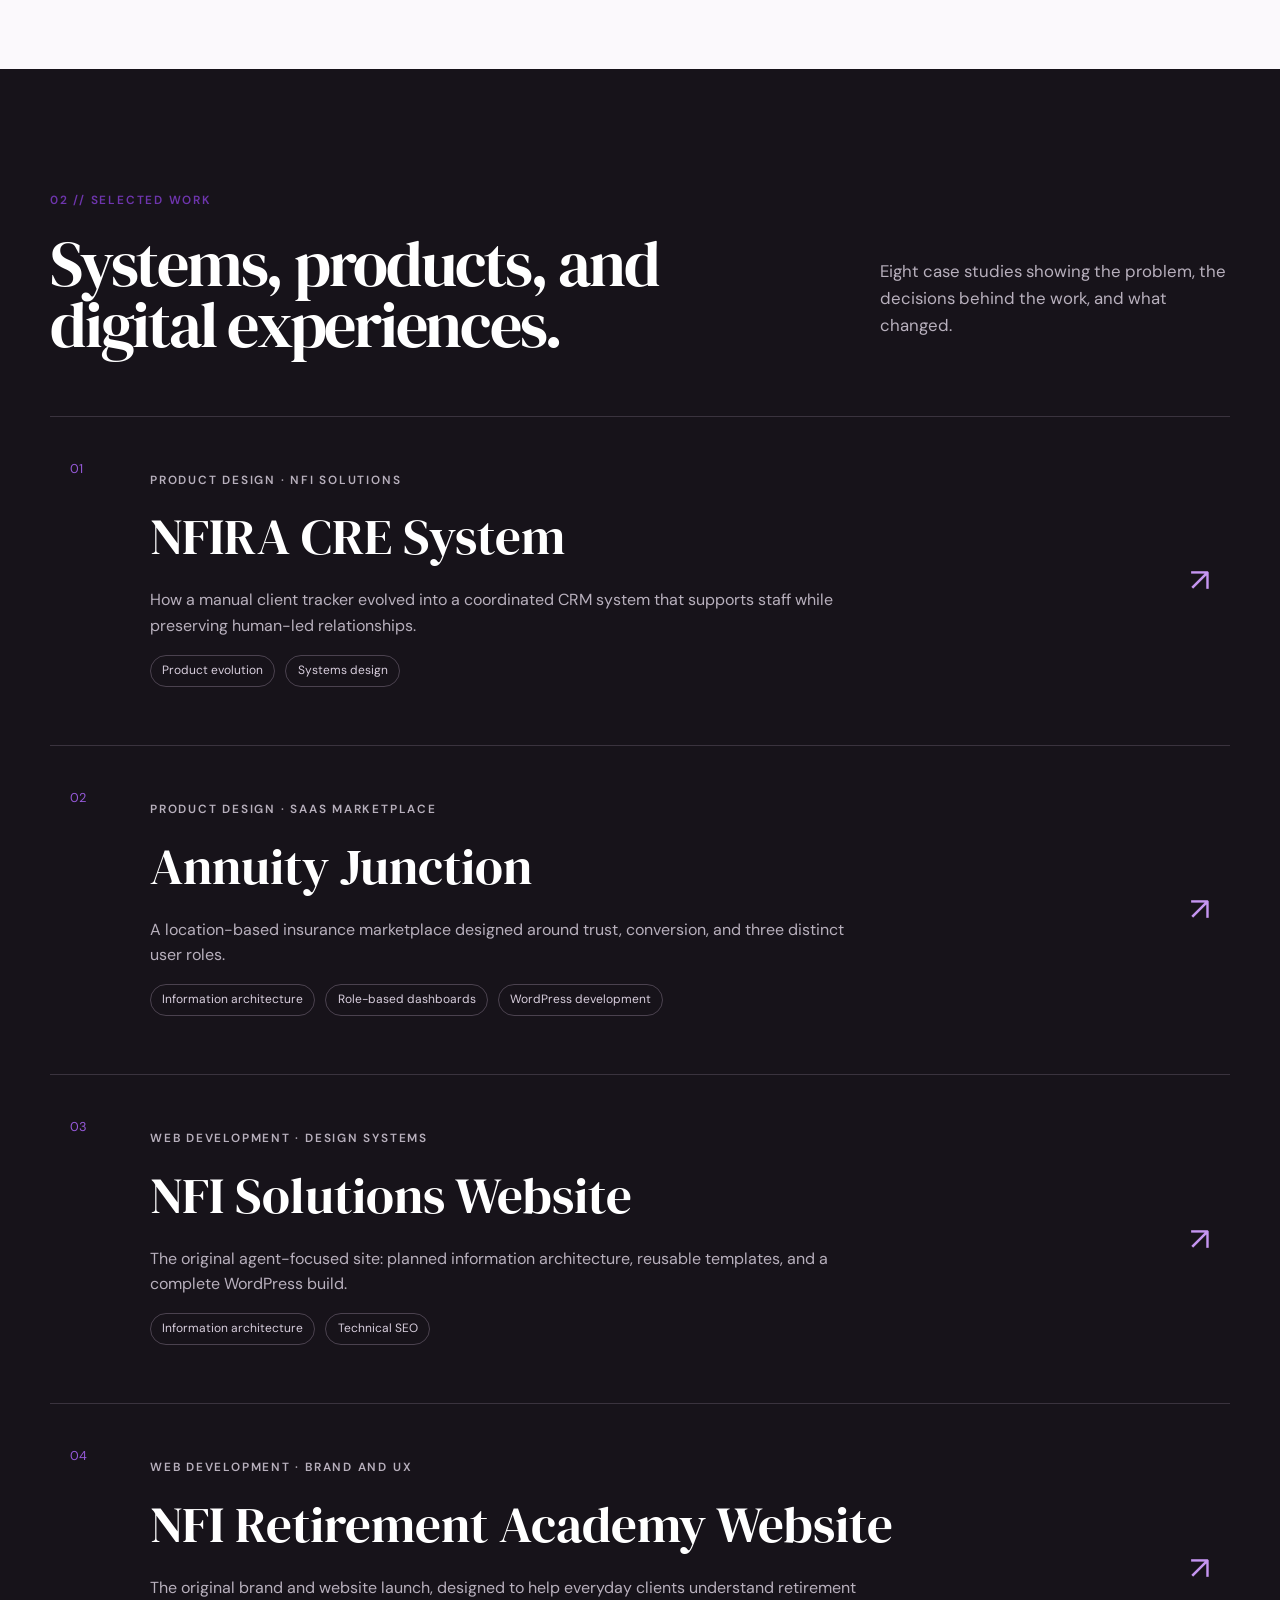
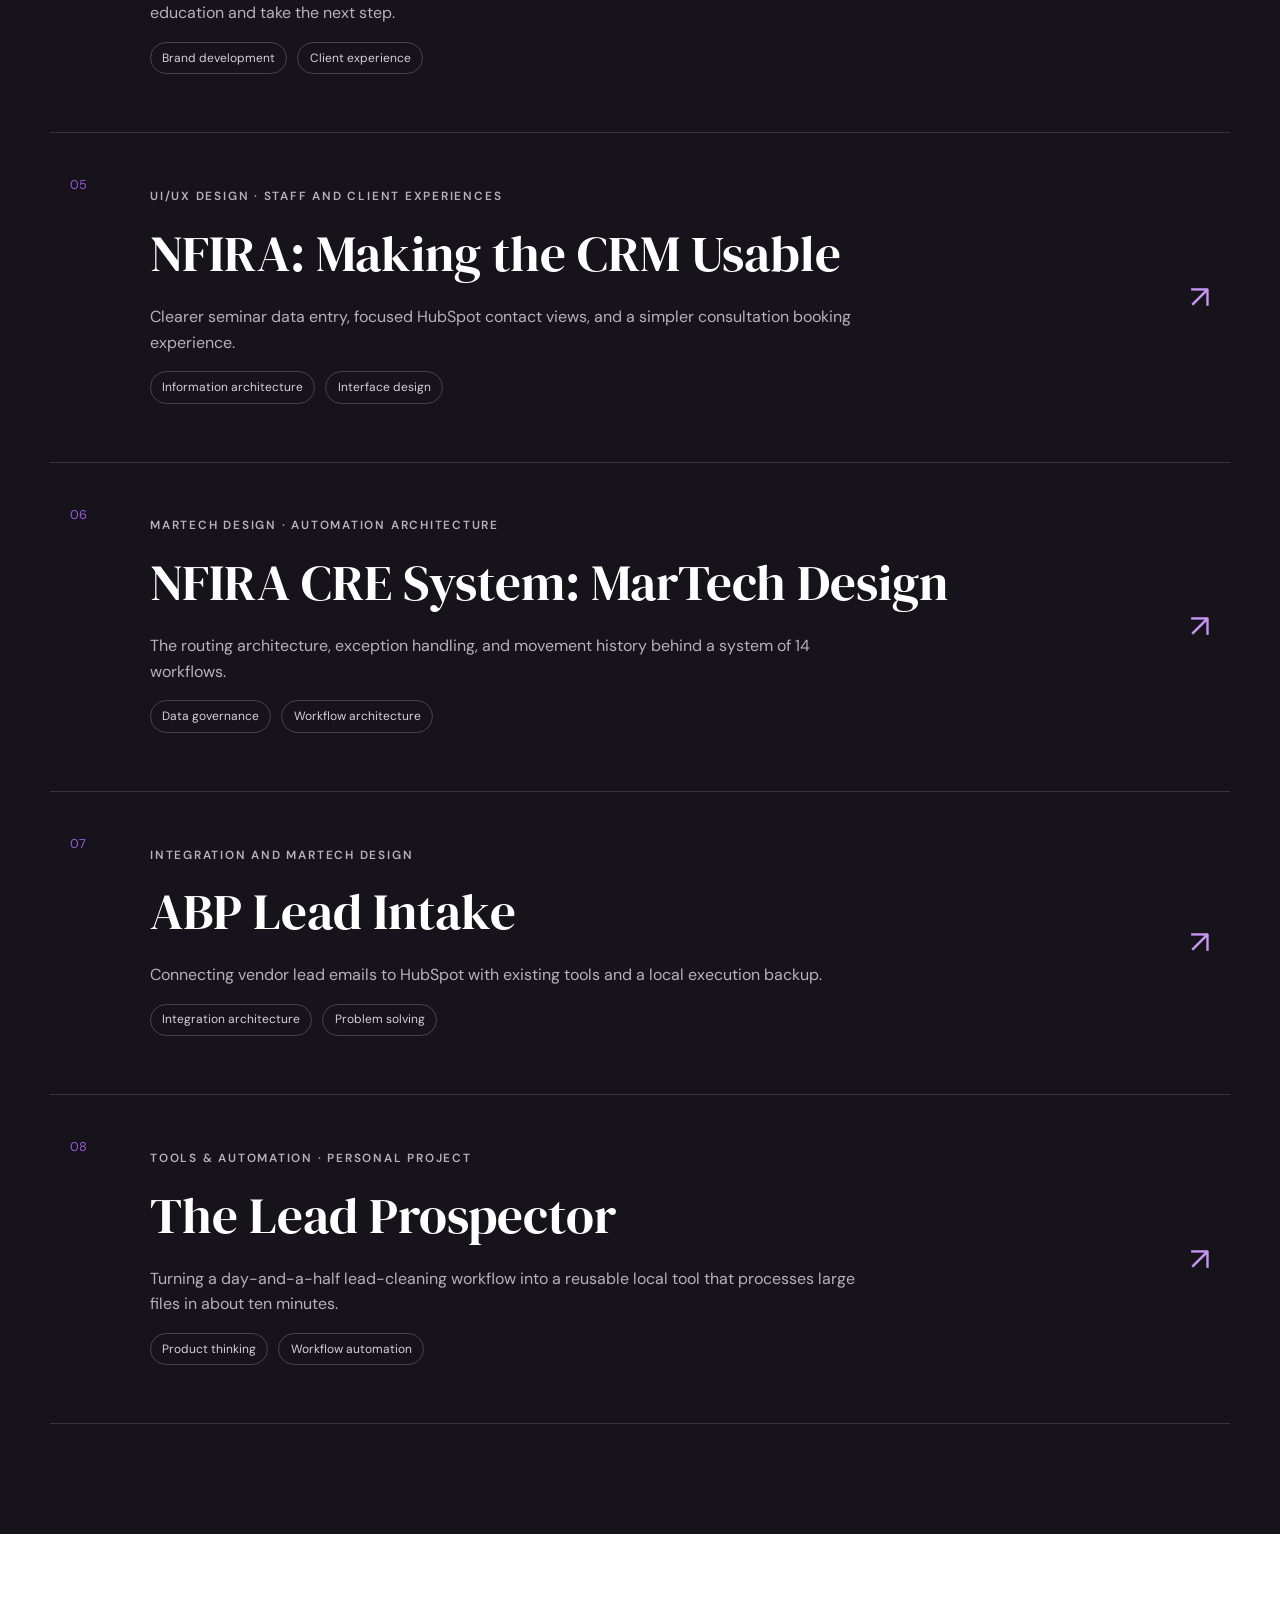
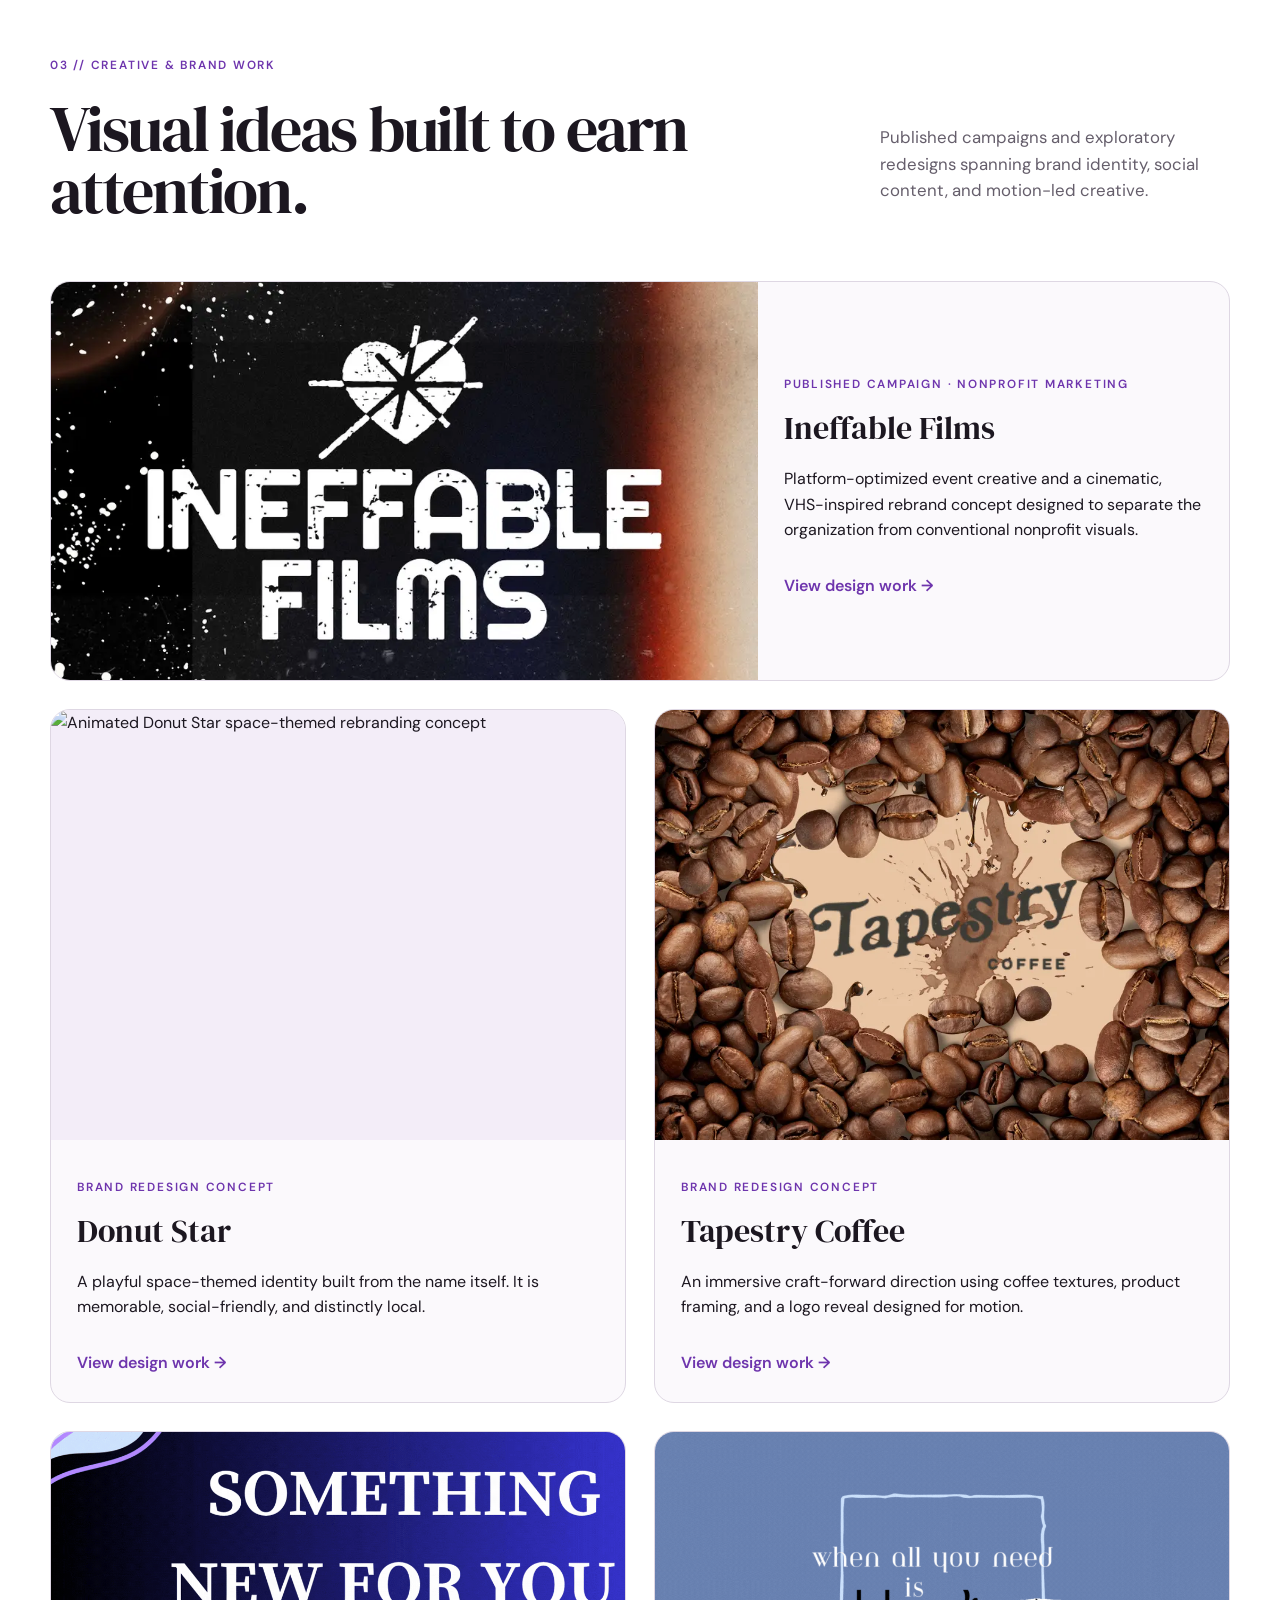
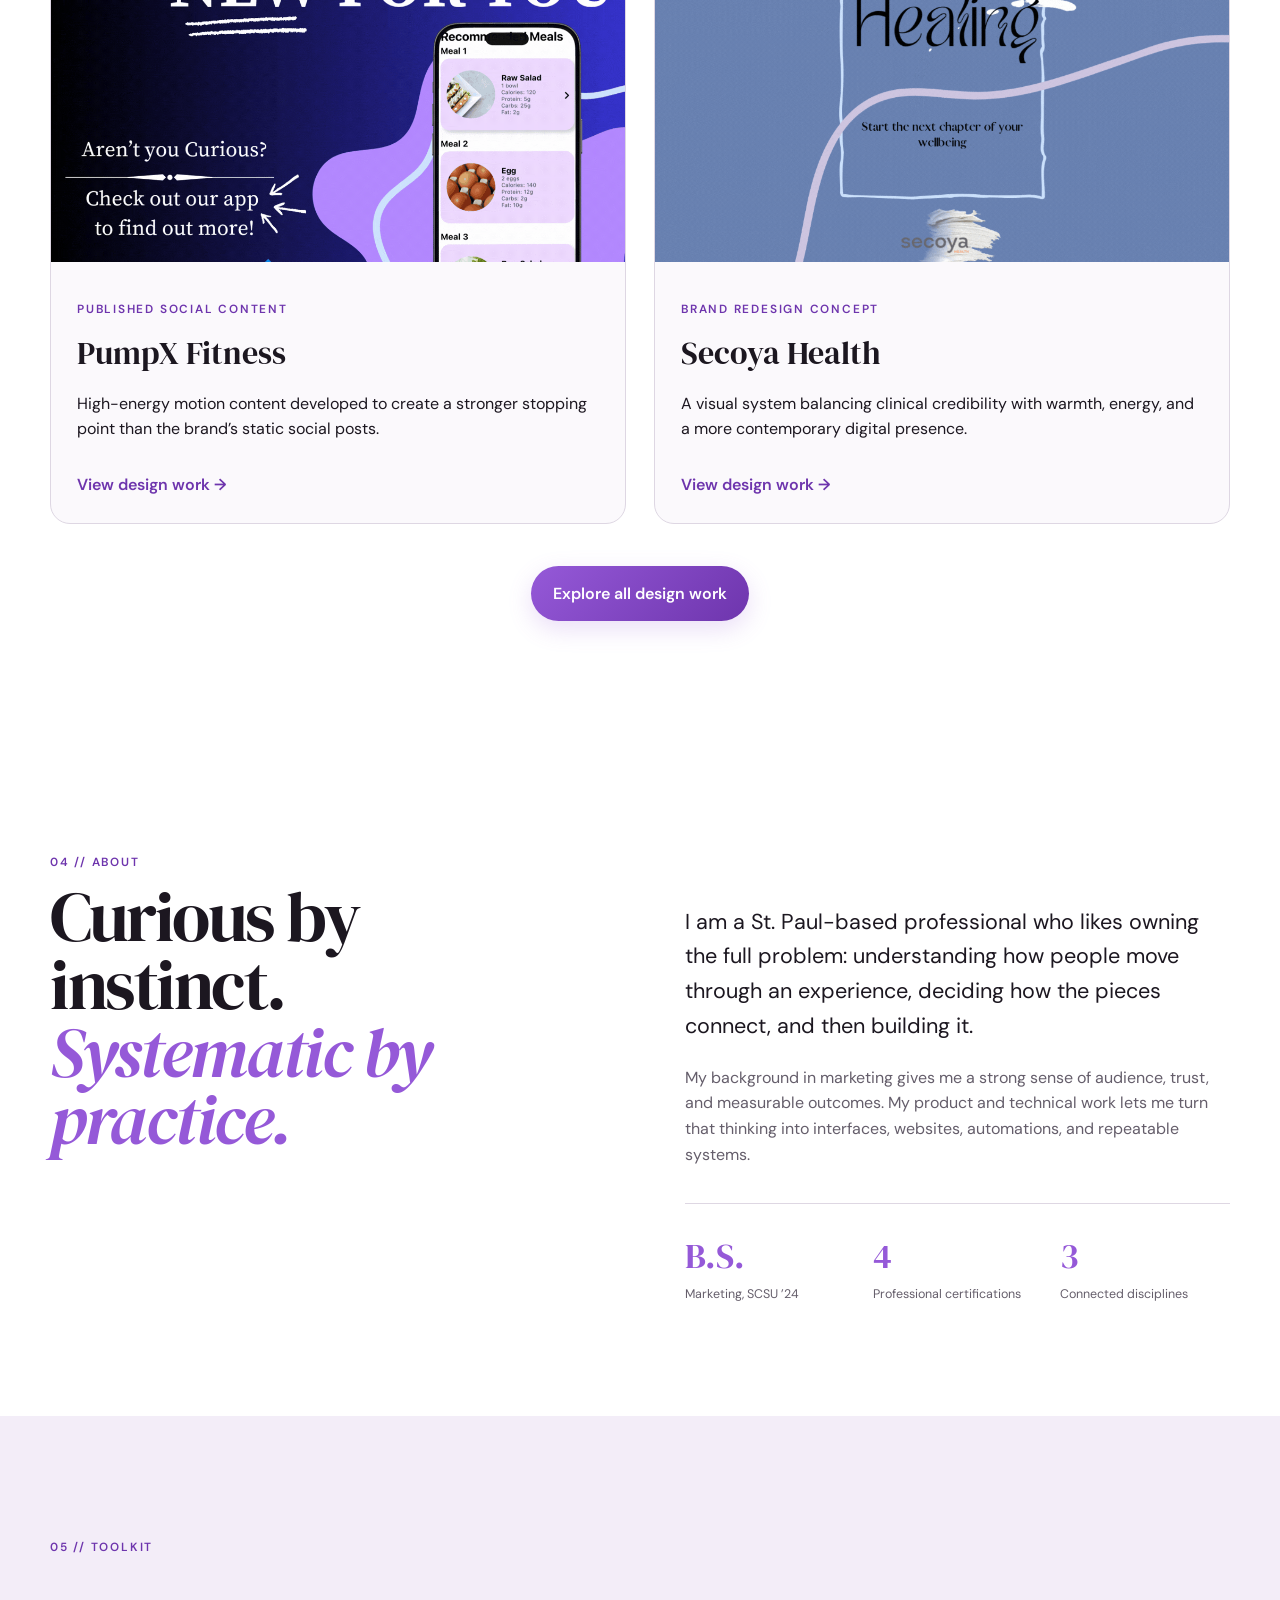
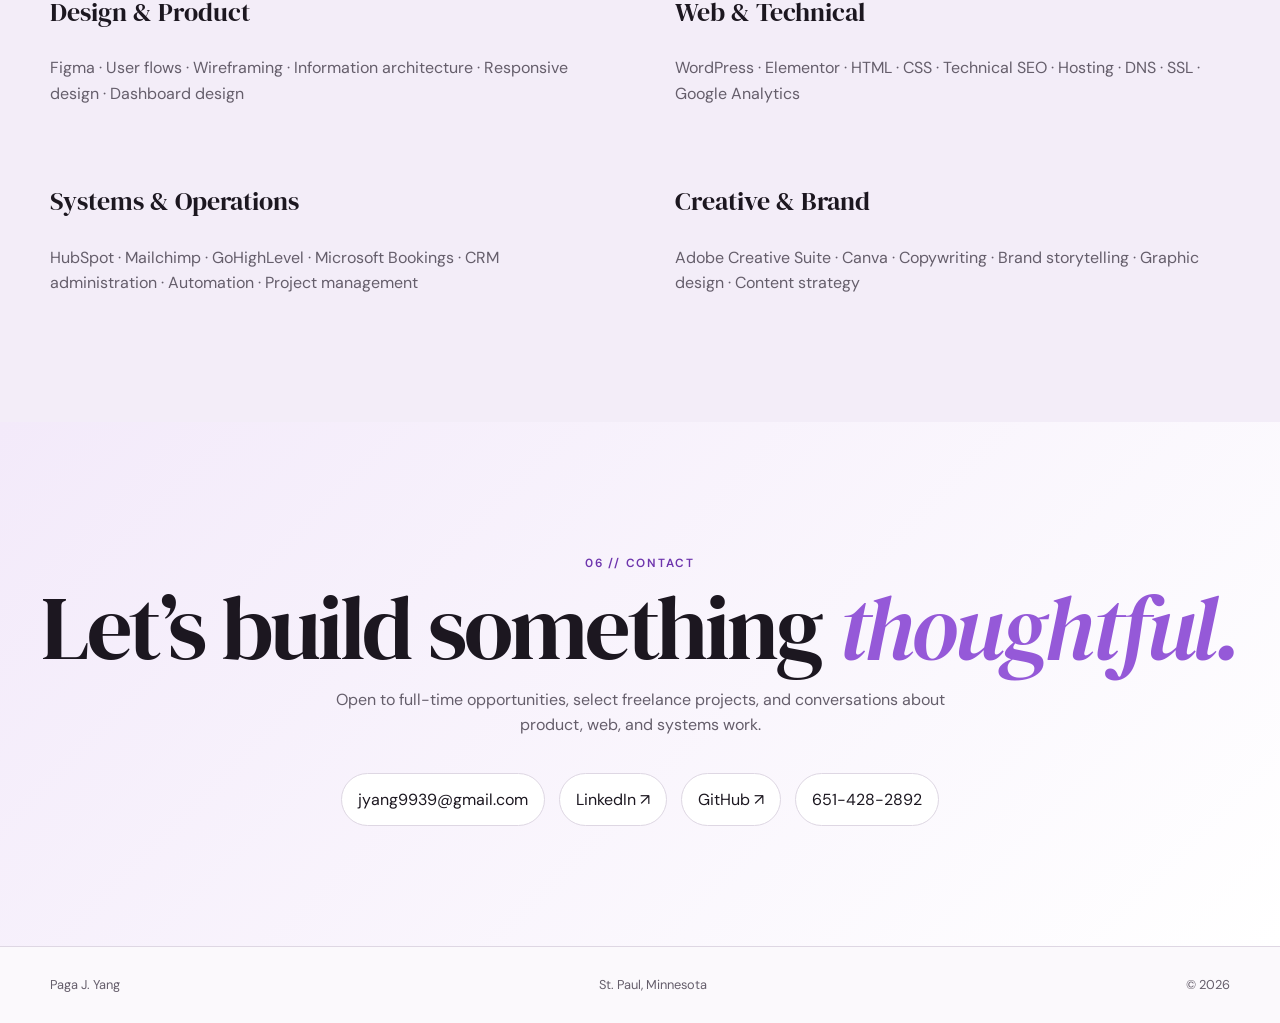
==== commit f24094f7: "Add files via upload" ====
--- a/index.html
+++ b/index.html
@@ -46,7 +46,7 @@
 
     <section class="section work-section" id="work">
       <p class="section-number">02 // Selected work</p>
-      <div class="section-heading"><h2>Systems, products, and digital experiences.</h2><p>Seven case studies showing the problem, the decisions behind the work, and what changed.</p></div>
+      <div class="section-heading"><h2>Systems, products, and digital experiences.</h2><p>Eight case studies showing the problem, the decisions behind the work, and what changed.</p></div>
       <div class="project-list">
         <a class="project-card featured" href="case-studies/nfira-product-design.html"><div class="project-index">01</div><div><p class="kicker">Product design · NFI Solutions</p><h3>NFIRA CRE System</h3><p>How a manual client tracker evolved into a coordinated CRM system that supports staff while preserving human-led relationships.</p><ul><li>Product evolution</li><li>Systems design</li></ul></div><span class="project-arrow">↗</span></a>
         <a class="project-card" href="case-studies/annuity-junction.html">
@@ -61,6 +61,7 @@
         </a>
 <a class="project-card" href="case-studies/nfira-martech.html"><div class="project-index">06</div><div><p class="kicker">MarTech design · Automation architecture</p><h3>NFIRA CRE System: MarTech Design</h3><p>The routing architecture, exception handling, and movement history behind a system of 14 workflows.</p><ul><li>Data governance</li><li>Workflow architecture</li></ul></div><span class="project-arrow">↗</span></a>
 <a class="project-card" href="case-studies/abp-integration.html"><div class="project-index">07</div><div><p class="kicker">Integration and MarTech design</p><h3>ABP Lead Intake</h3><p>Connecting vendor lead emails to HubSpot with existing tools and a local execution backup.</p><ul><li>Integration architecture</li><li>Problem solving</li></ul></div><span class="project-arrow">↗</span></a>
+<a class="project-card" href="case-studies/lead-prospector.html"><div class="project-index">08</div><div><p class="kicker">Tools & Automation · Personal project</p><h3>The Lead Prospector</h3><p>Turning a day-and-a-half lead-cleaning workflow into a reusable local tool that processes large files in about ten minutes.</p><ul><li>Product thinking</li><li>Workflow automation</li></ul></div><span class="project-arrow">↗</span></a>
       </div>
     </section>
 
